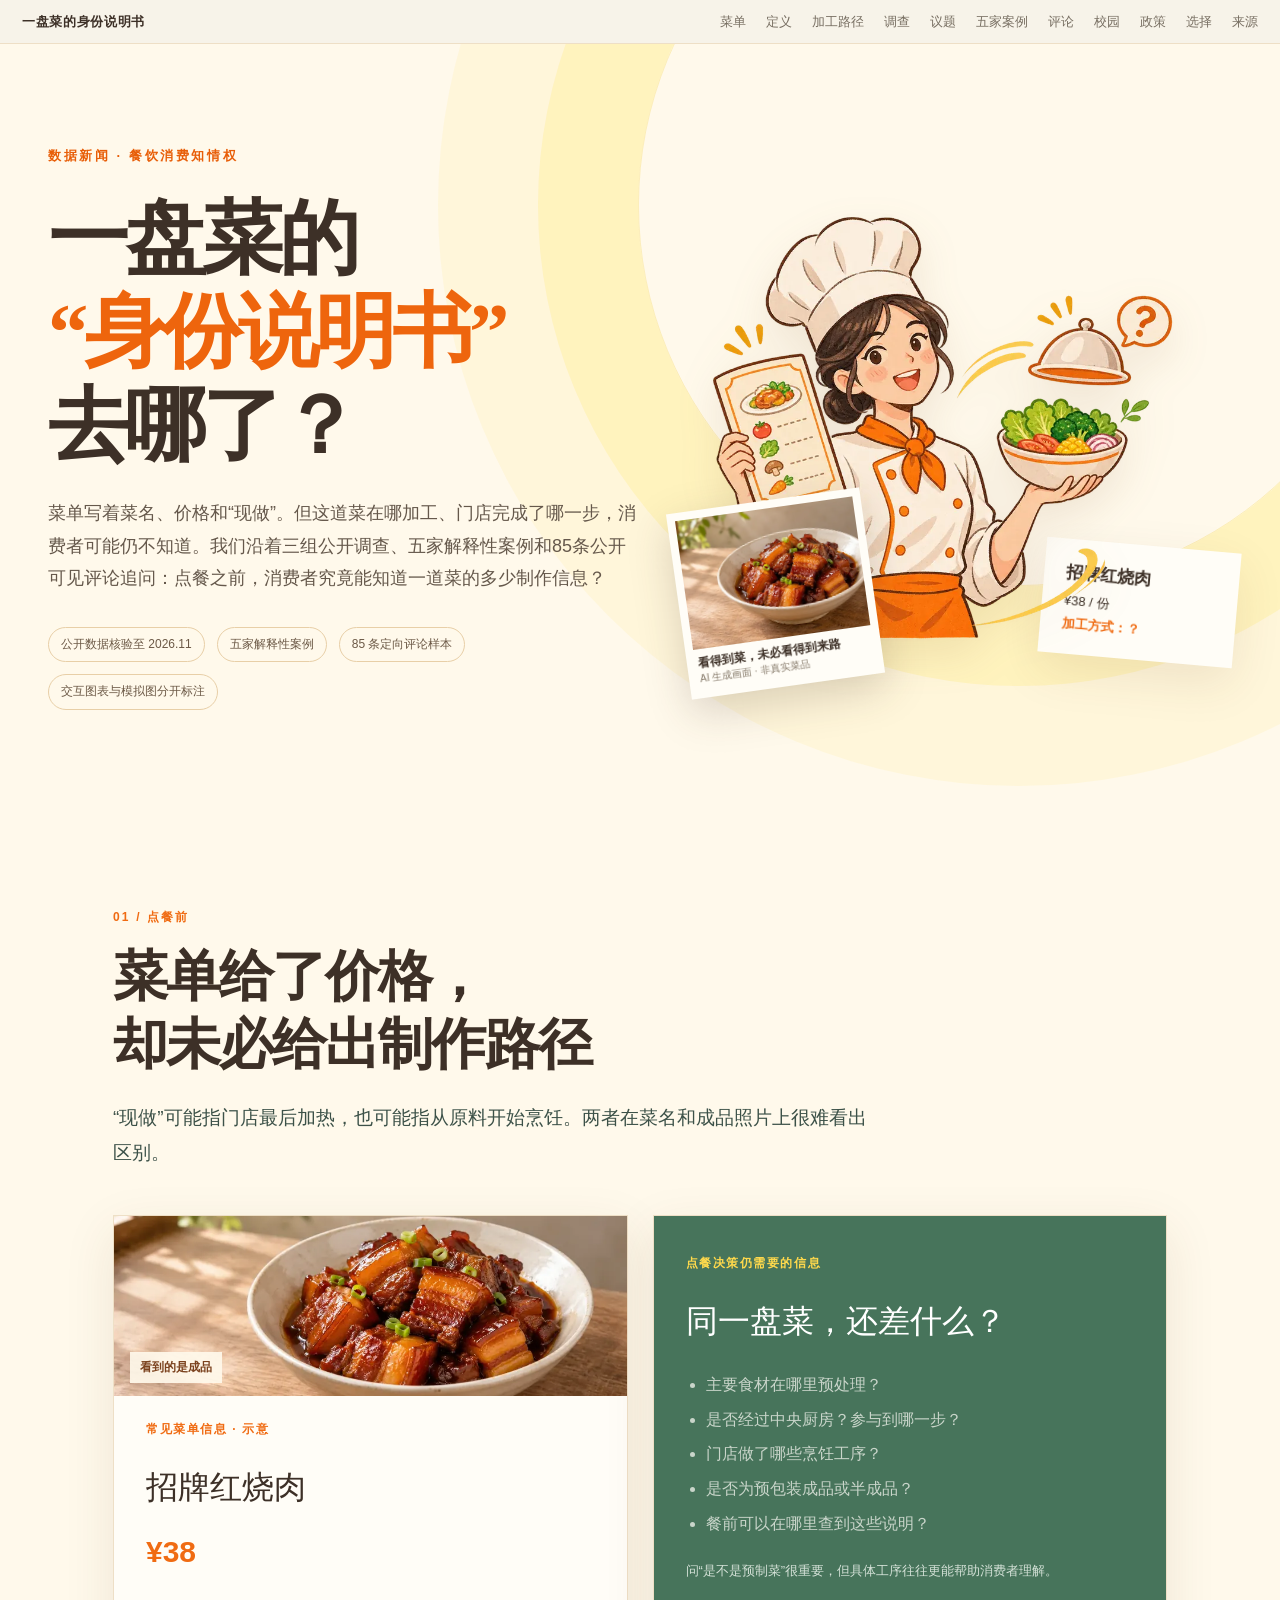
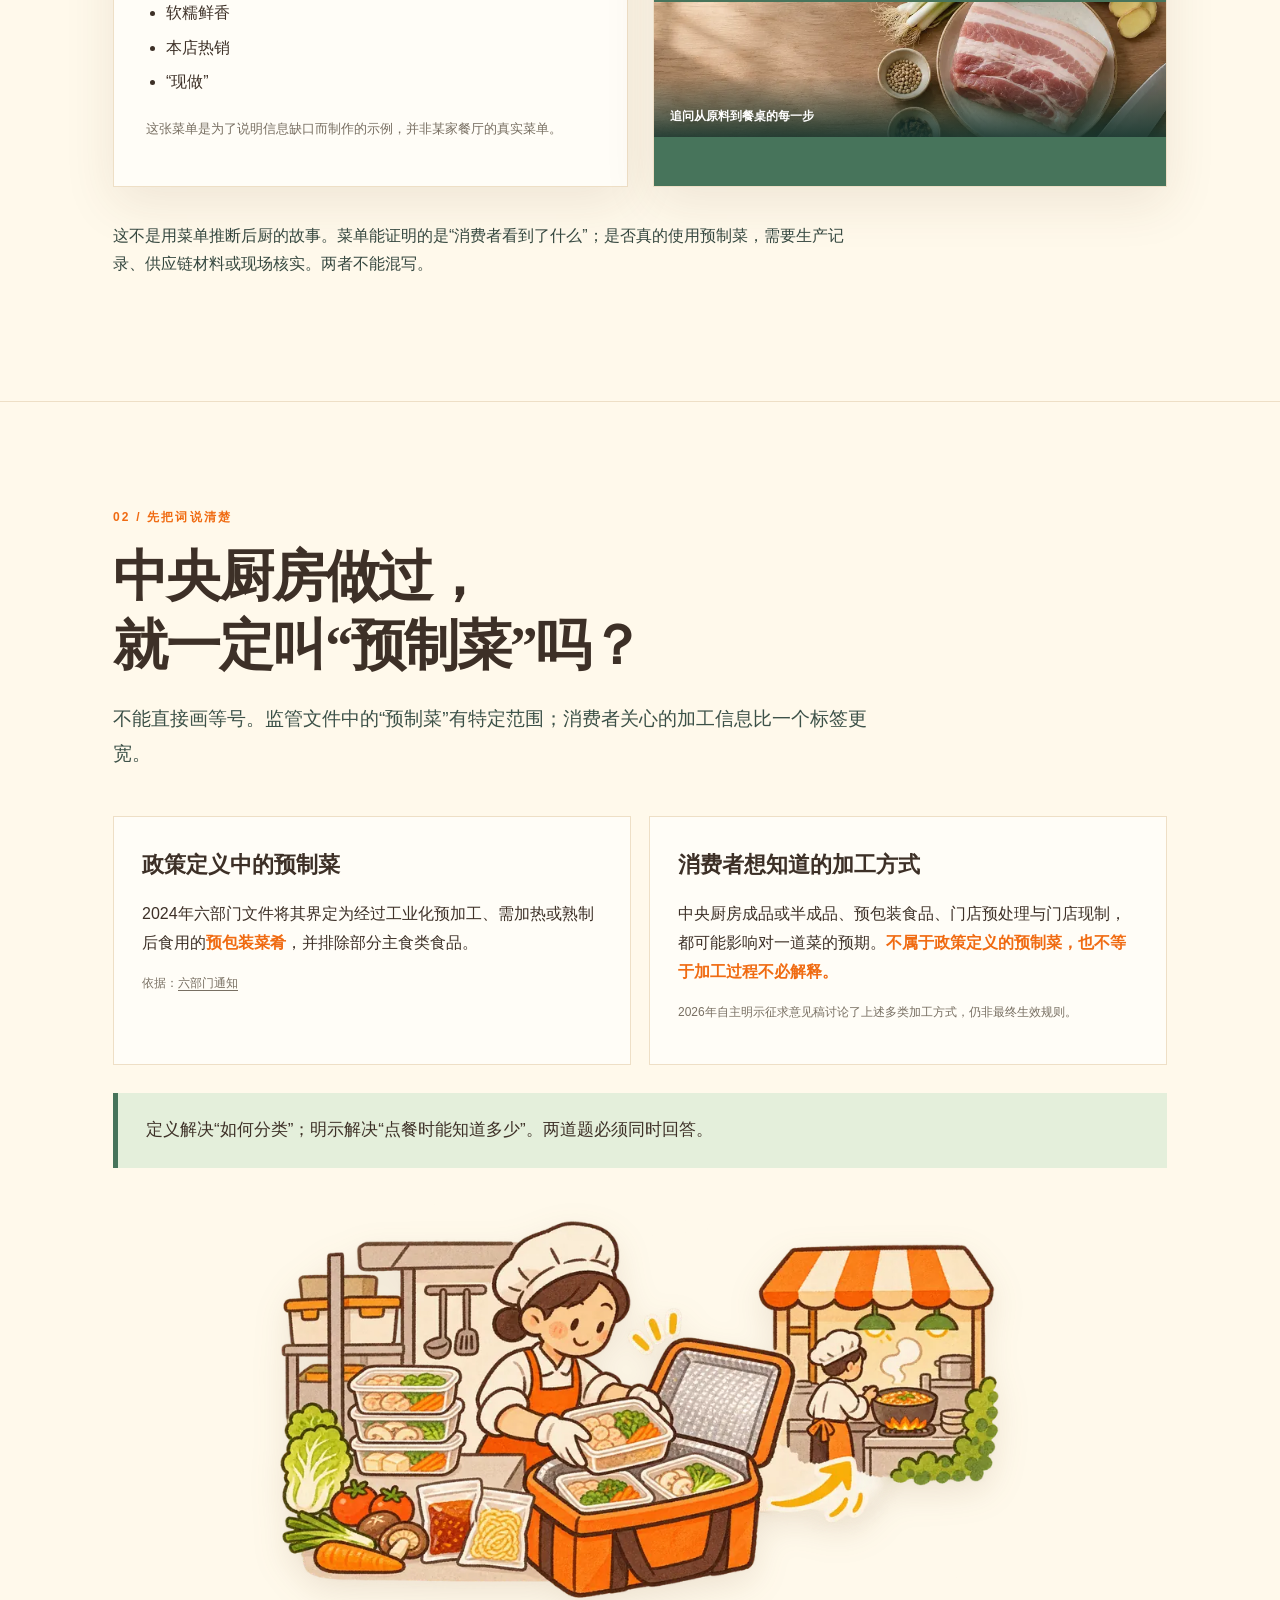
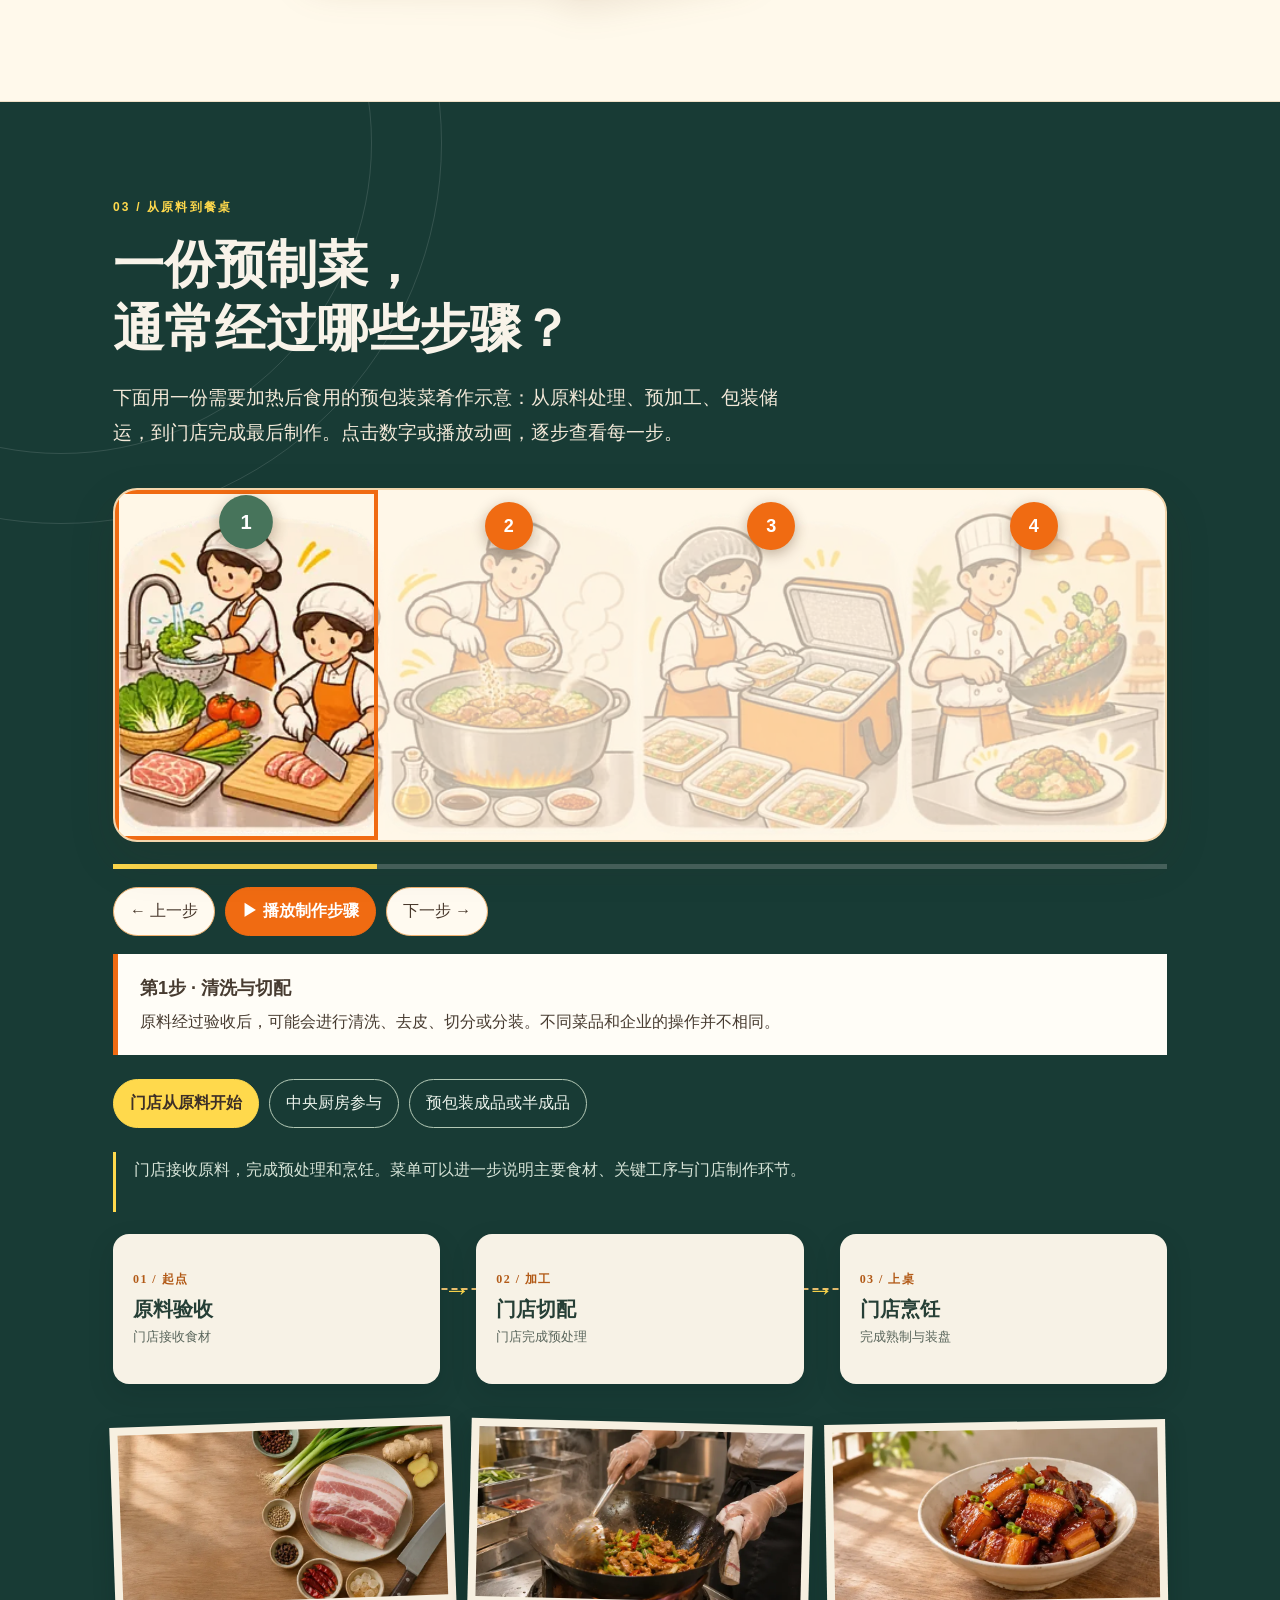
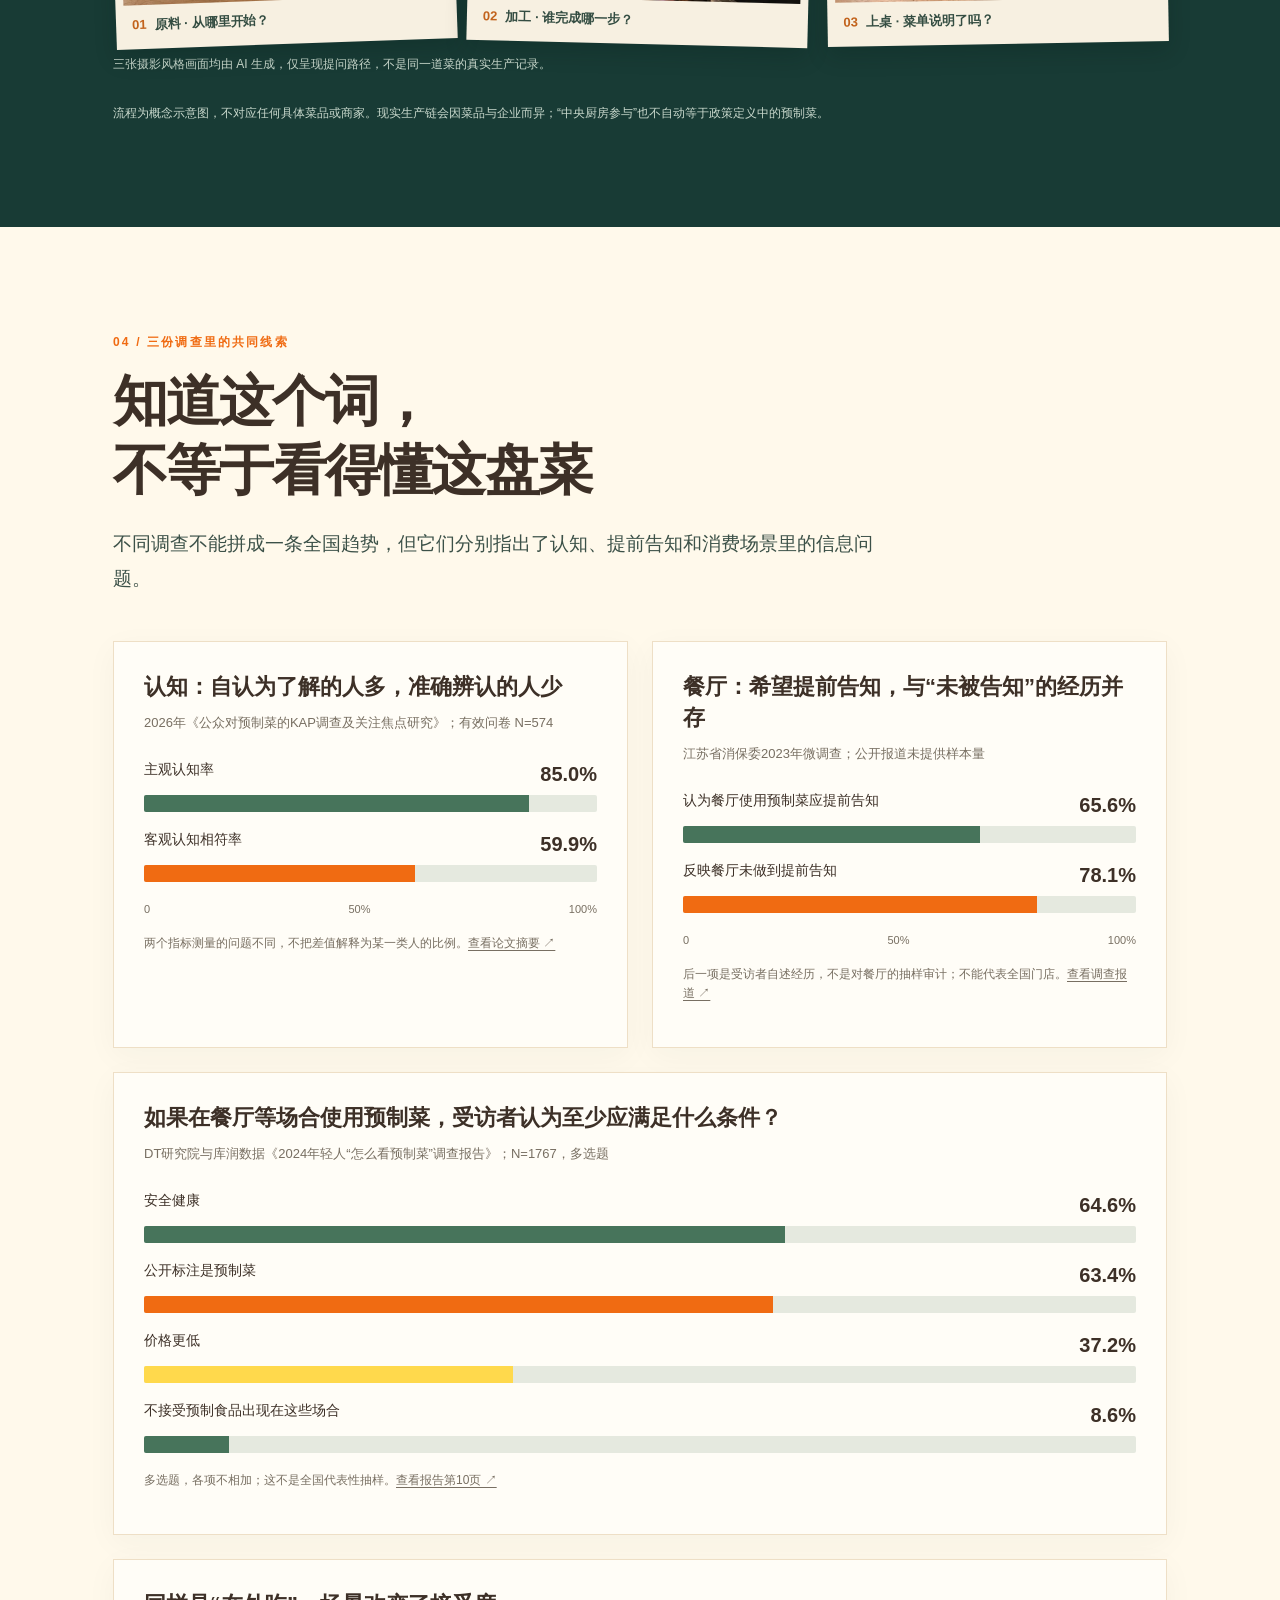
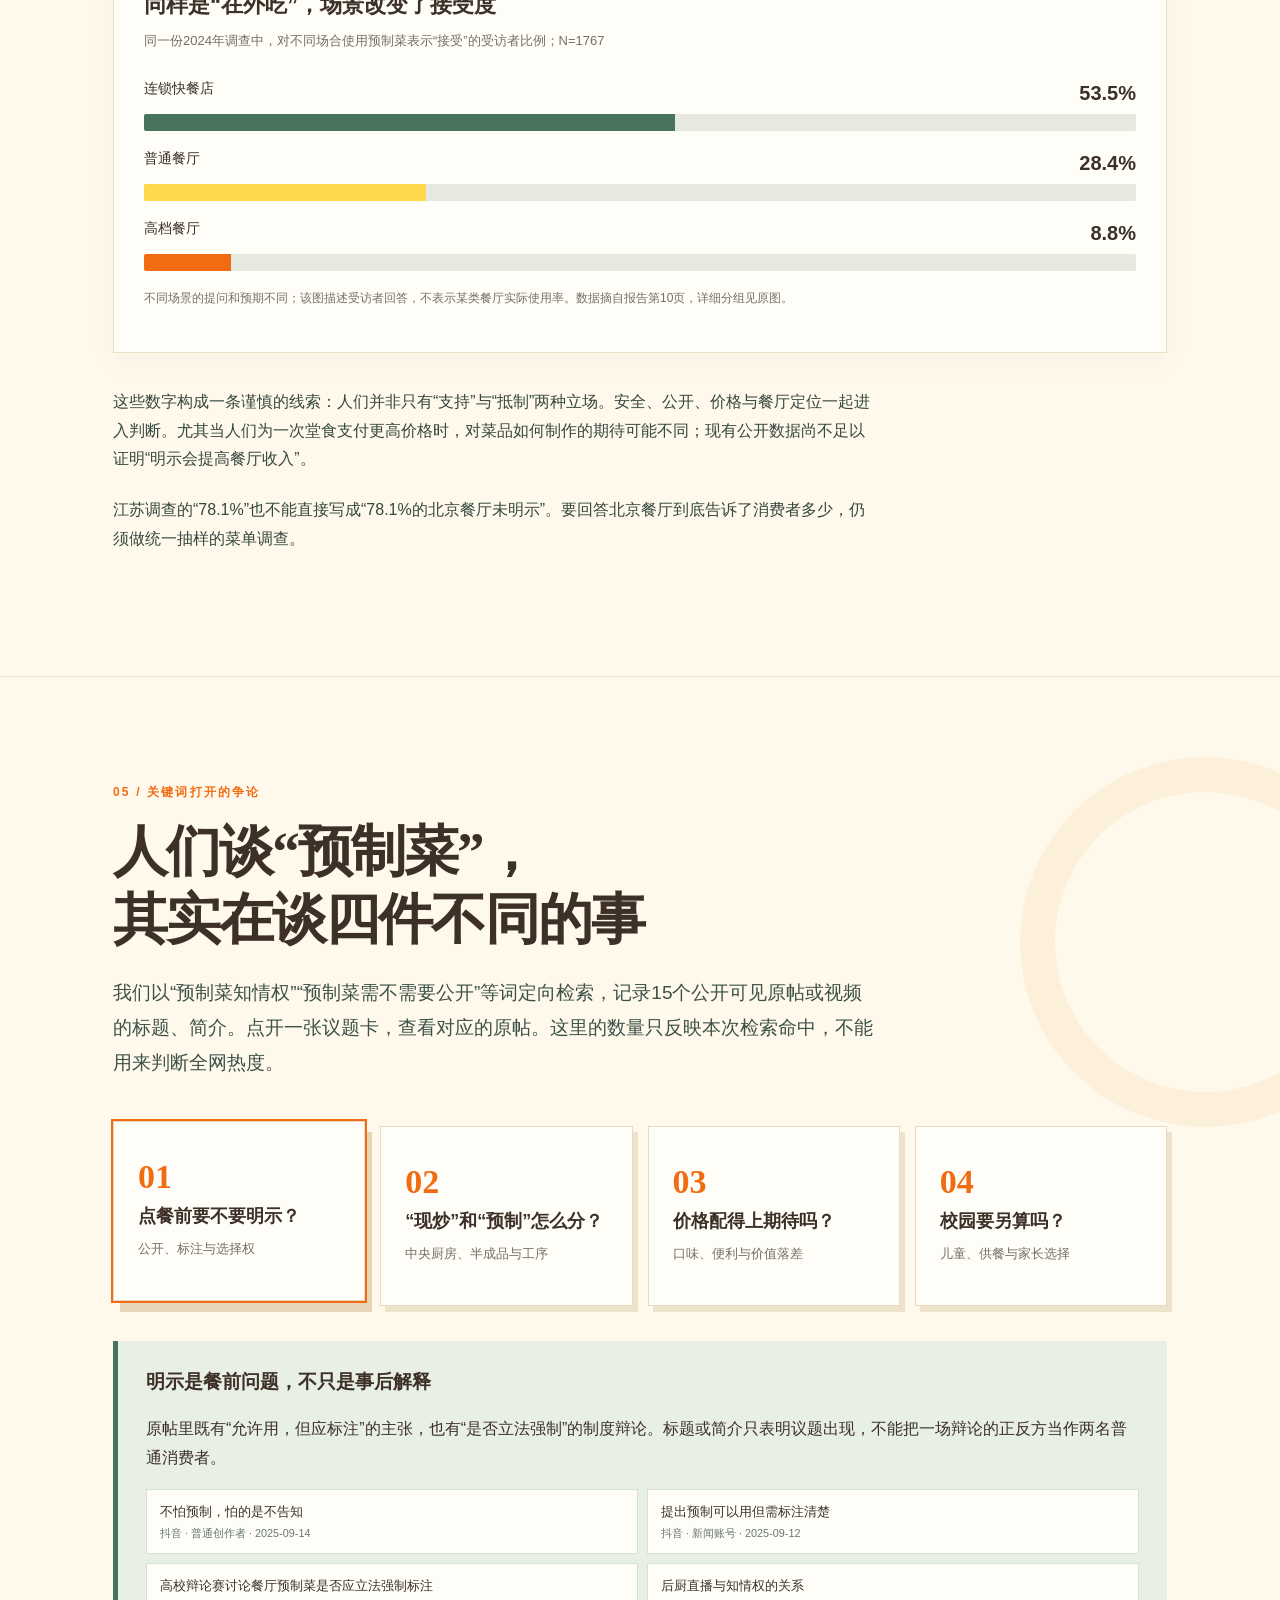
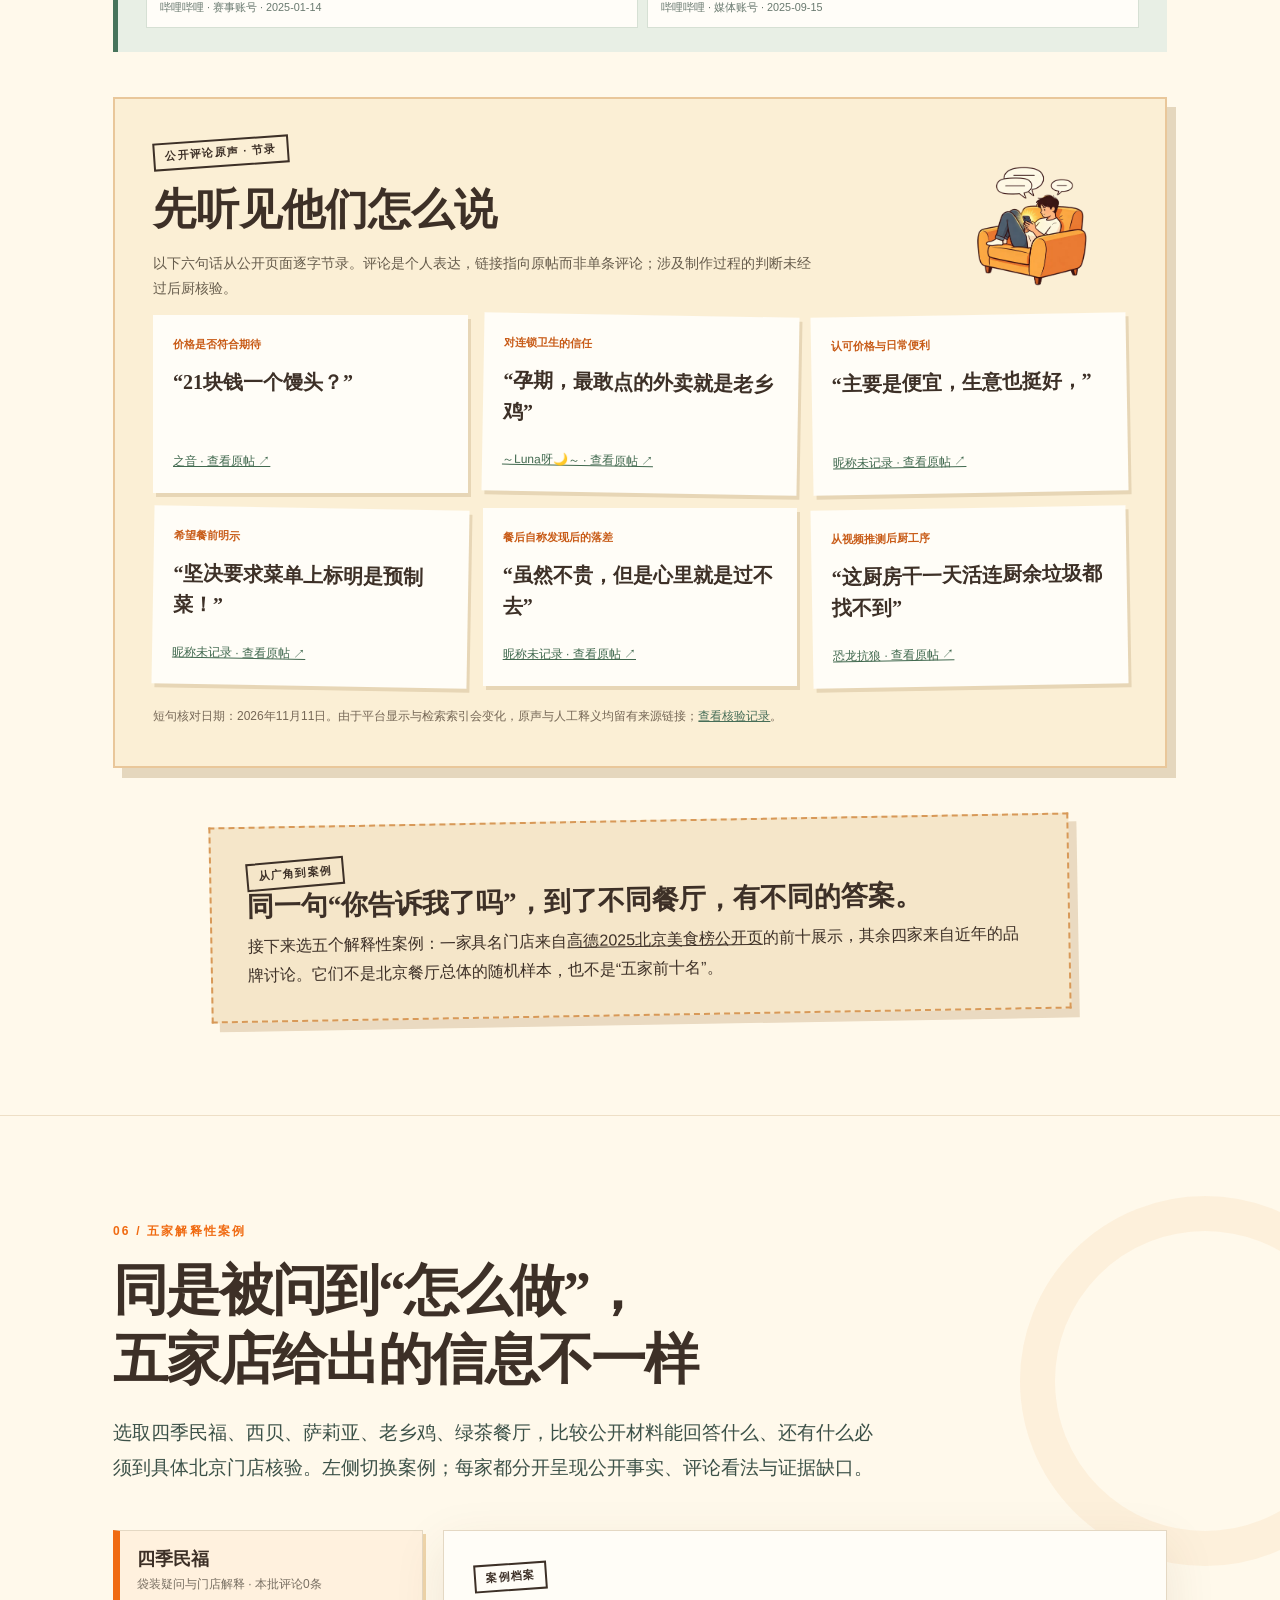
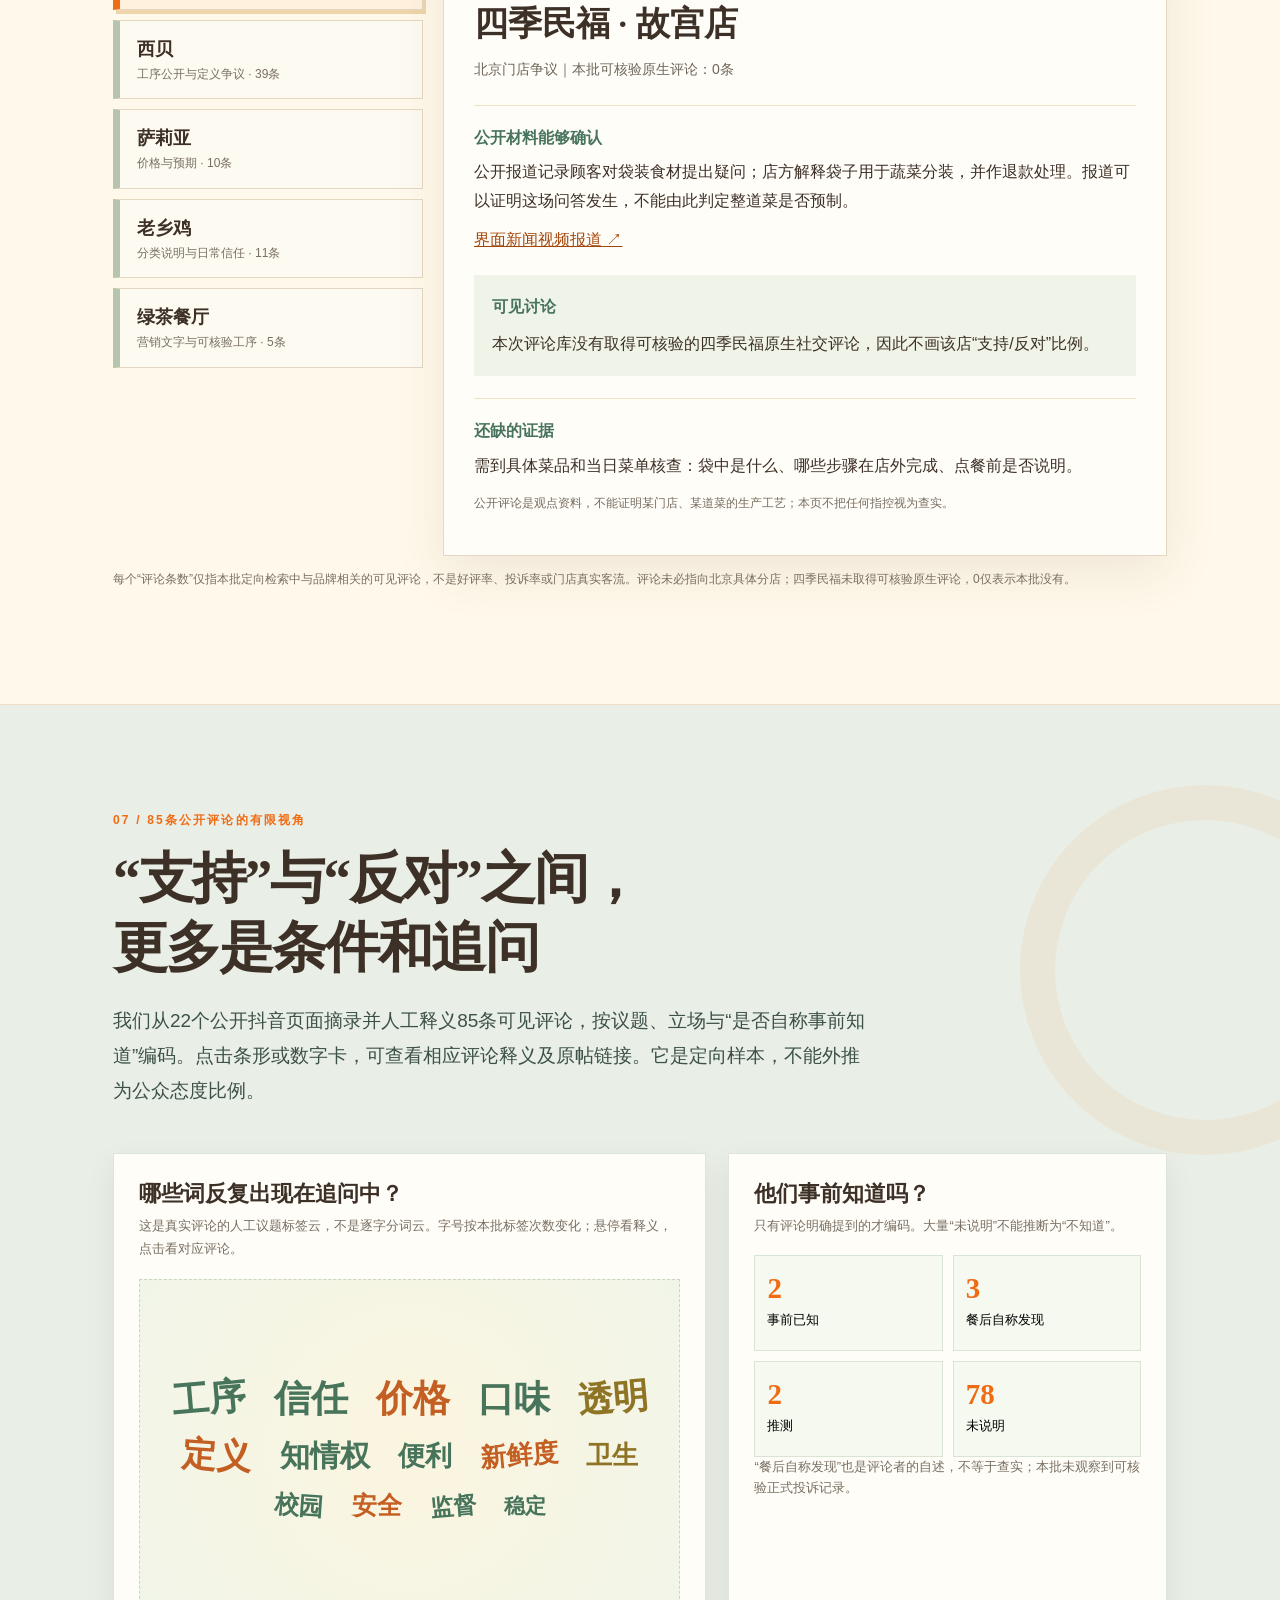
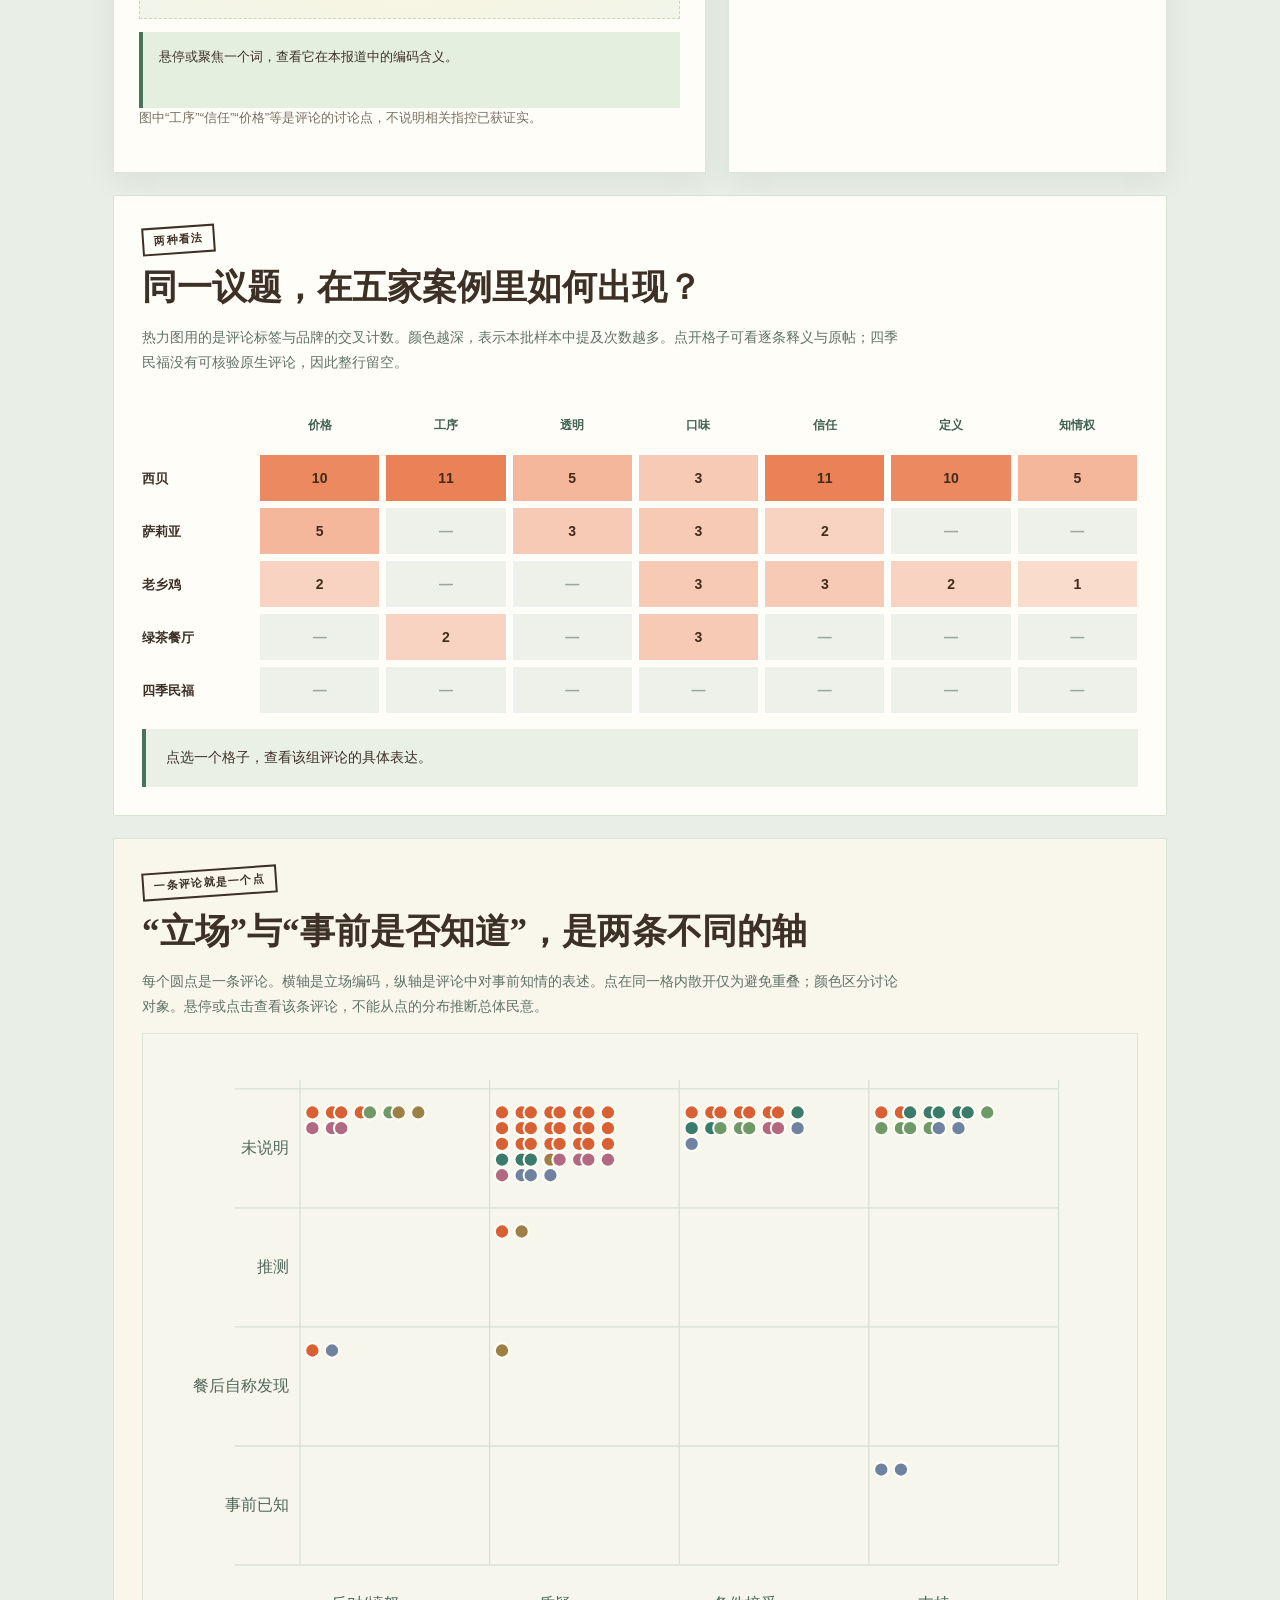
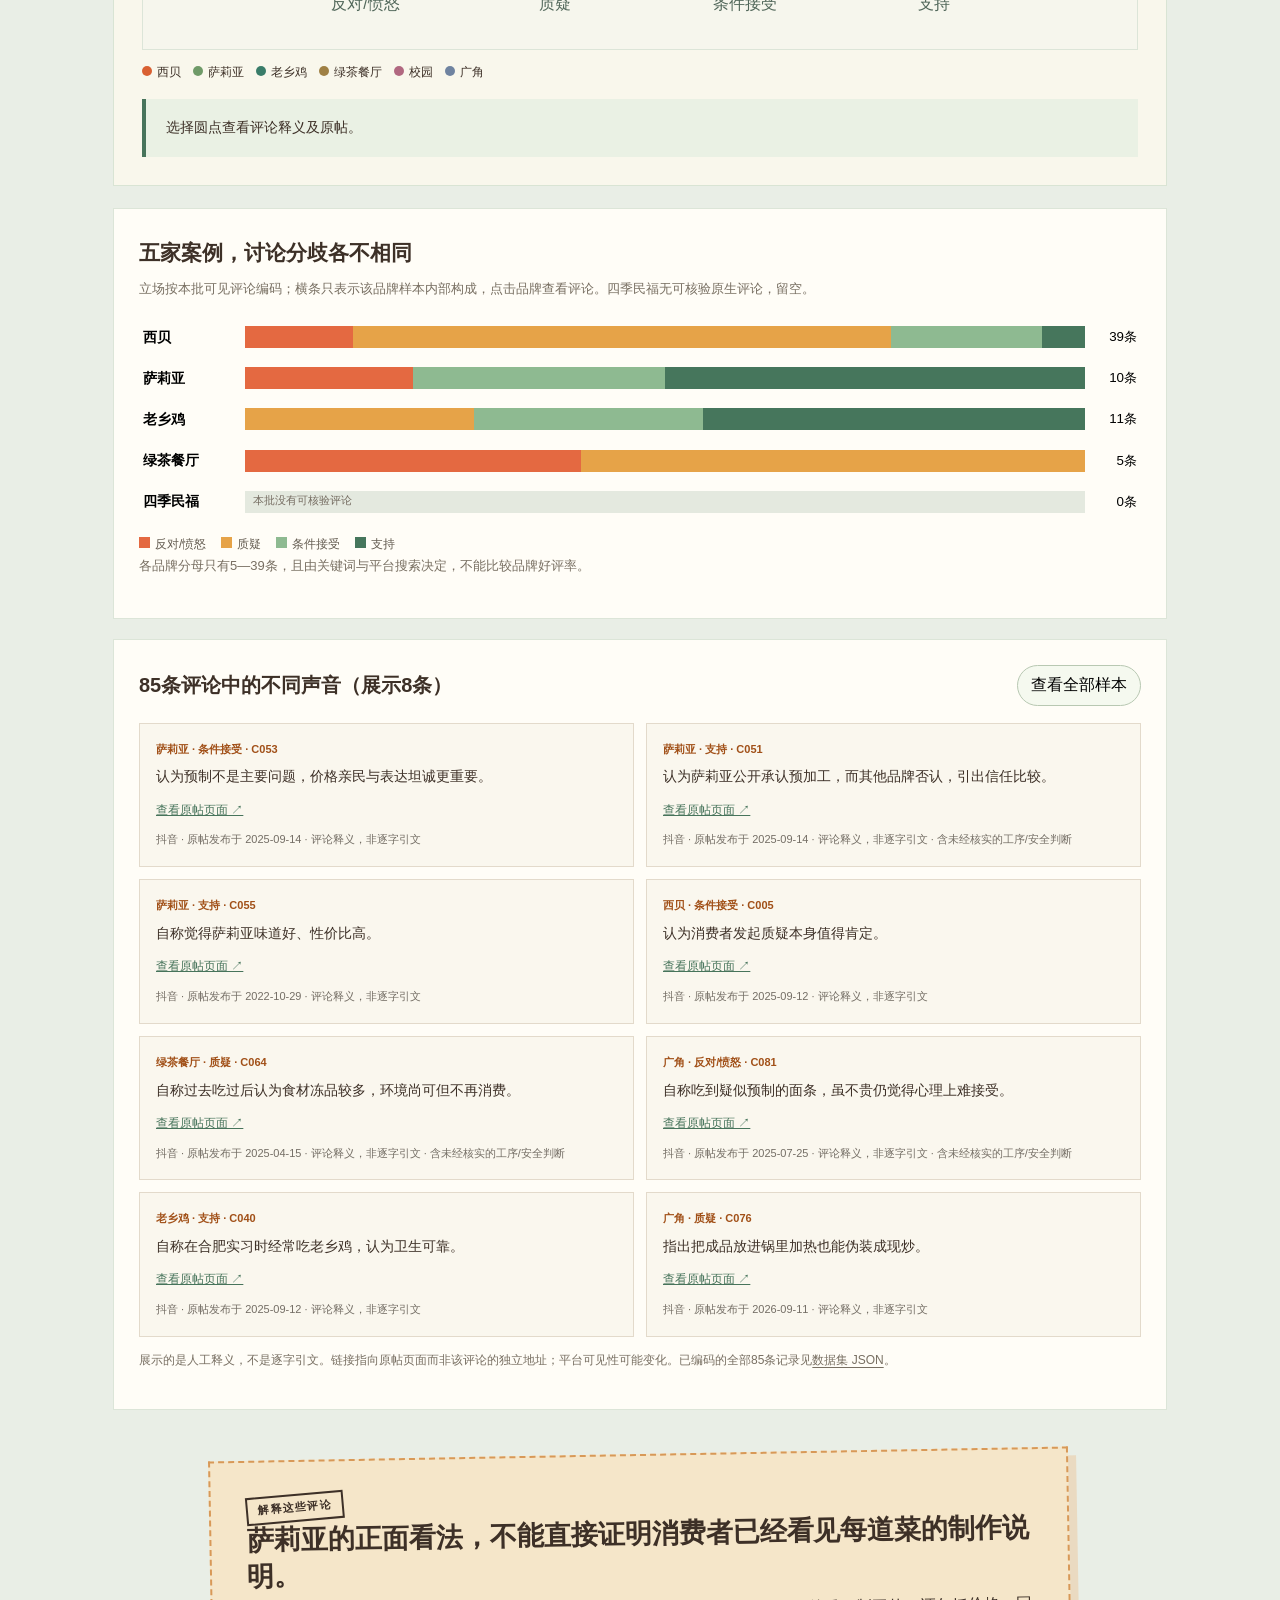
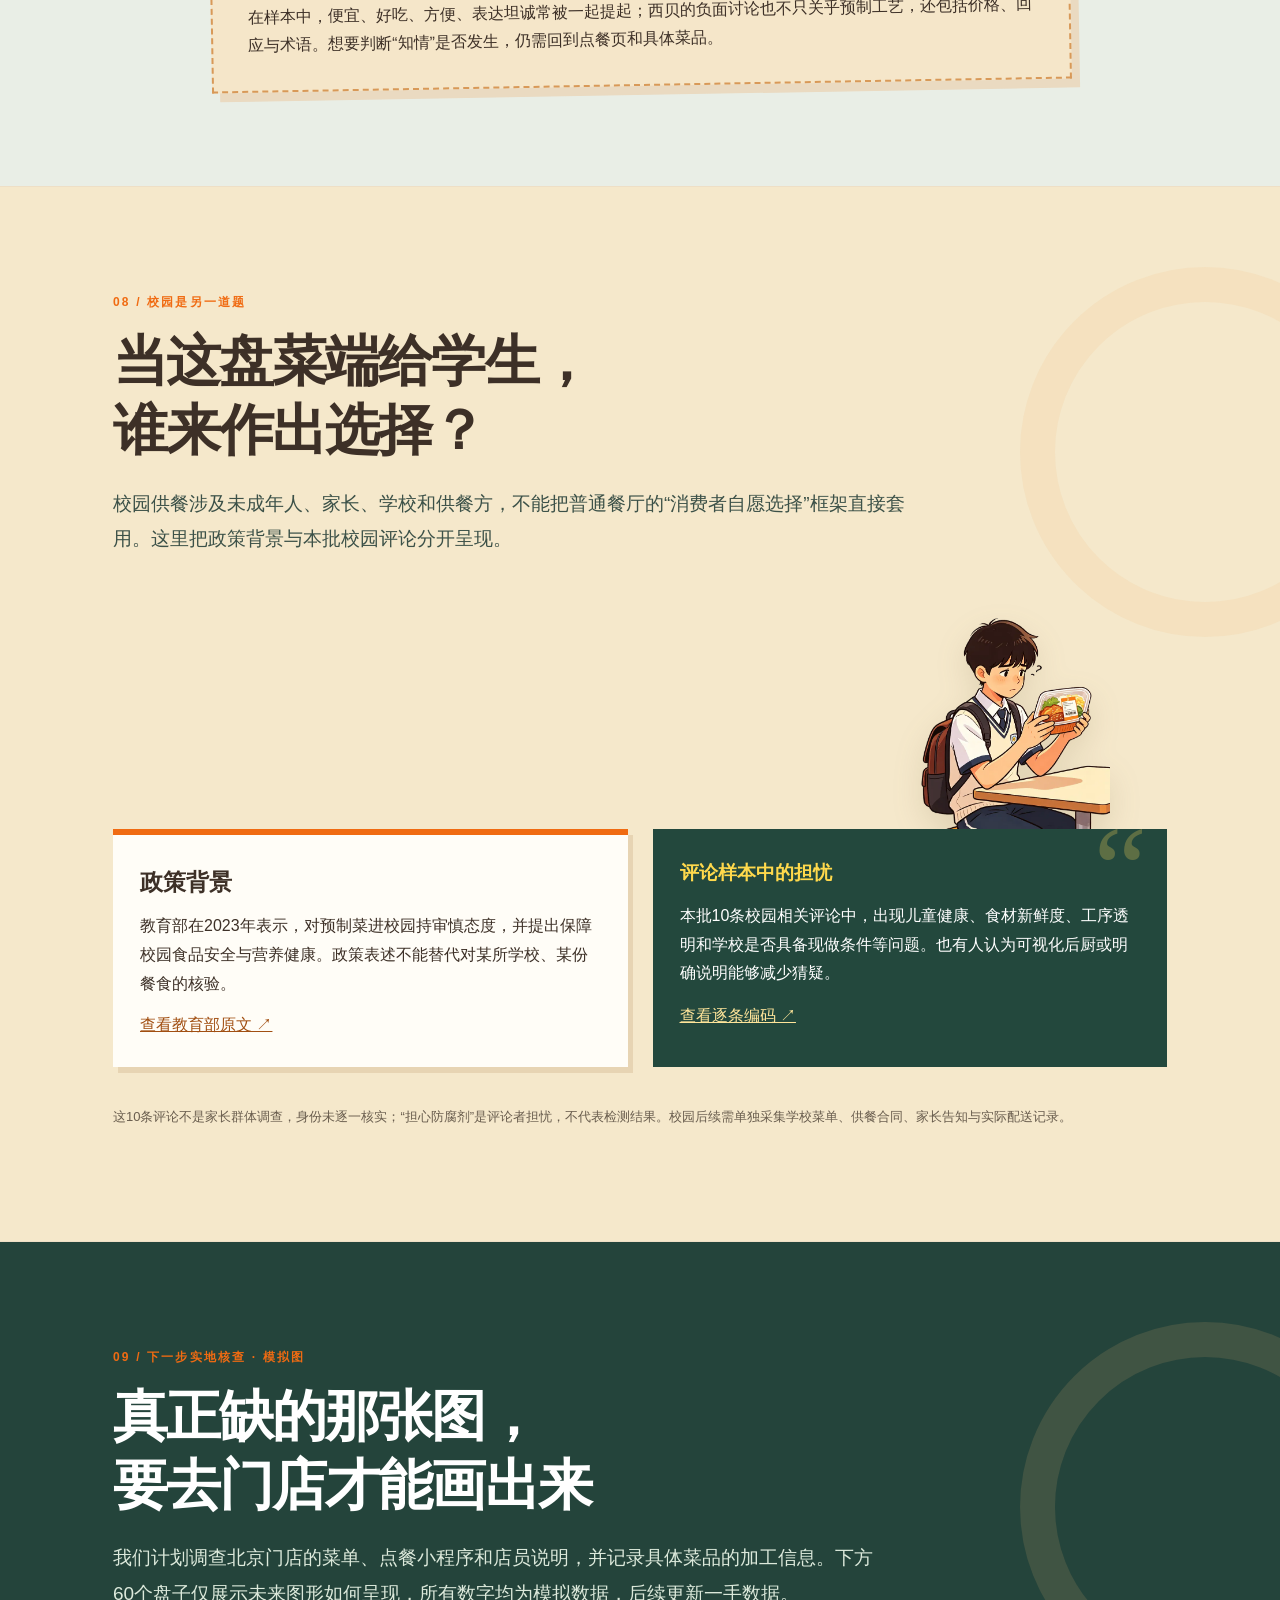
==== yuzhicai/index.html @ 5941ba21 "Publish pre-prepared dish data news site" ====
<!doctype html>
<html lang="zh-CN">
<head>
  <meta charset="utf-8">
  <meta name="viewport" content="width=device-width,initial-scale=1">
  <meta name="theme-color" content="#fff9eb">
  <meta name="description" content="一盘菜的“身份说明书”去哪了？基于政策原文、公开调查、五家解释性案例与85条定向采集公开评论的预制菜知情权数据新闻。">
  <title>一盘菜的“身份说明书”去哪了？｜预制菜知情权调查</title>
  <style>
    :root{--ink:#3d3027;--green:#47745b;--mint:#e4efdb;--paper:#fff9eb;--cream:#fffdf7;--red:#f06b12;--gold:#ffd94c;--muted:#786f62;--line:#eedfc6;--shadow:0 16px 48px #633b1a1a}
    *{box-sizing:border-box}html{scroll-behavior:smooth}body{margin:0;background:var(--paper);color:var(--ink);font-family:"Noto Sans SC","PingFang SC","Microsoft YaHei",sans-serif;line-height:1.8}a{color:inherit}button{font:inherit}::selection{background:#e8bc81;color:var(--ink)}
    .progress{position:fixed;inset:0 auto auto 0;height:3px;background:var(--red);width:0;z-index:40}
    .nav{position:sticky;top:0;z-index:30;display:flex;justify-content:space-between;align-items:center;gap:18px;padding:10px max(22px,calc((100vw - 1240px)/2));background:#f7f3e9ed;backdrop-filter:blur(12px);border-bottom:1px solid var(--line);font-size:13px}
    .brand{font-weight:900;letter-spacing:.05em;white-space:nowrap;text-decoration:none}.navlinks{display:flex;gap:20px;overflow-x:auto;white-space:nowrap}.navlinks a{text-decoration:none;color:var(--muted)}.navlinks a:hover{color:var(--red)}
    .hero{background:#fff9eb;color:var(--ink);overflow:hidden;position:relative}.hero:before{content:"";position:absolute;width:760px;height:760px;border:1px solid #f6d95c55;border-radius:50%;right:-120px;top:-220px;box-shadow:0 0 0 100px #ffeb9160,0 0 0 200px #ffed9c35;pointer-events:none}.hero-inner{max-width:1240px;margin:auto;padding:100px 28px 92px;display:grid;grid-template-columns:1.05fr .95fr;align-items:center;gap:60px;position:relative}.eyebrow{font-size:13px;letter-spacing:.2em;color:#e85e08;font-weight:800}.hero h1{font-family:"Songti SC","Noto Serif SC",serif;font-size:clamp(48px,6.3vw,92px);line-height:1.16;letter-spacing:-.05em;margin:24px 0 25px}.hero h1 em{font-style:normal;color:#ee650d}.hero p{max-width:590px;color:#65584b;font-size:18px}.hero-meta{display:flex;flex-wrap:wrap;gap:12px;margin-top:32px}.tag{border:1px solid #e8cfa7;border-radius:100px;padding:6px 12px;font-size:12px;color:#6c5946}.hero-visual{min-height:470px;display:grid;place-items:center;position:relative}.hero-illustration{width:min(100%,570px);height:auto;filter:drop-shadow(0 17px 20px #805b321f);position:relative;z-index:1}.plate{width:min(100%,480px);aspect-ratio:1;background:#fffdf4;border-radius:50%;box-shadow:inset 0 0 0 17px #efe8d9,inset 0 0 0 21px #fff,0 22px 70px #071c1966;display:grid;place-items:center;transform:rotate(-9deg)}.plate-in{width:70%;aspect-ratio:1;border-radius:50%;background:radial-gradient(circle at 35% 30%,#db9274 0 8%,transparent 8.4%),radial-gradient(circle at 65% 36%,#aa492f 0 11%,transparent 11.4%),radial-gradient(circle at 38% 65%,#a34430 0 12%,transparent 12.4%),radial-gradient(circle at 67% 68%,#d27c55 0 11%,transparent 11.4%),radial-gradient(circle at 50% 50%,#a7472f 0 42%,#8f3428 43% 55%,transparent 56%);position:relative}.plate-in:after{content:"?";position:absolute;inset:0;display:grid;place-items:center;color:#fff8e4;font-family:Georgia,serif;font-size:135px;text-shadow:0 5px 20px #4a1919a0}.receipt{position:absolute;right:-5px;bottom:2px;background:var(--cream);color:var(--ink);padding:19px 22px;box-shadow:var(--shadow);transform:rotate(5deg);font-size:13px;min-width:195px}.receipt b{display:block;font-size:17px}.receipt span{color:var(--red);font-weight:800}
    main{overflow:hidden}.wrap{max-width:1110px;margin:auto;padding:0 28px}.section{padding:100px 0;border-bottom:1px solid var(--line)}.section-head{max-width:760px;margin-bottom:45px}.kicker{font-size:12px;letter-spacing:.18em;font-weight:900;color:var(--red);text-transform:uppercase}.section h2{font-family:"Songti SC","Noto Serif SC",serif;letter-spacing:-.035em;font-size:clamp(34px,4.3vw,60px);line-height:1.25;margin:12px 0 20px}.lead{font-size:19px;line-height:1.85;color:#3c5148}.prose{max-width:760px;font-size:16px;color:#35473f}.prose p{margin:0 0 22px}.callout{background:var(--mint);border-left:5px solid var(--green);padding:22px 28px;margin:28px 0;font-size:17px}.source-note{font-size:12px;color:var(--muted);line-height:1.6;margin:14px 0}.source-note a{text-underline-offset:3px}
    .menu-demo{display:grid;grid-template-columns:1fr 1fr;gap:25px;margin-top:36px}.demo-card{background:var(--cream);border:1px solid var(--line);box-shadow:var(--shadow);padding:32px;min-height:380px}.demo-card.dark{background:var(--green);color:#fff}.demo-label{font-size:12px;letter-spacing:.13em;font-weight:900;color:var(--red)}.dark .demo-label{color:var(--gold)}.dish-name{font-family:"Songti SC","Noto Serif SC",serif;font-size:32px;margin:30px 0 8px}.price{font-size:30px;color:var(--red);font-weight:900}.dark .price{color:var(--gold)}.demo-card ul{padding-left:20px;margin:20px 0}.demo-card li{margin:6px 0}.missing{color:#bfcfc5}.dark .missing{color:#c9d5ca}.mini{font-size:13px;color:var(--muted)}.dark .mini{color:#d4e1d7}
    .definition{display:grid;grid-template-columns:1fr 1fr;gap:18px;margin-top:30px}.def-box{border:1px solid var(--line);background:var(--cream);padding:28px}.def-box strong{display:block;font-size:22px;margin-bottom:10px}.def-box b{color:var(--red)}
    .chart-grid{display:grid;grid-template-columns:1fr 1fr;gap:24px;margin-top:38px}.chart{background:var(--cream);border:1px solid var(--line);padding:30px;box-shadow:0 8px 30px #163a340a}.chart h3{font-size:22px;line-height:1.4;margin:0 0 8px}.chart-sub{font-size:13px;color:var(--muted);margin:0 0 26px}.bar-row{margin:18px 0}.bar-top{display:flex;justify-content:space-between;gap:12px;font-size:14px;line-height:1.4;margin-bottom:7px}.bar-top strong{font-size:20px}.bar-track{height:17px;background:#e5e9df;border-radius:2px;overflow:hidden}.bar-fill{height:100%;width:var(--v);background:var(--green)}.bar-fill.red{background:var(--red)}.bar-fill.gold{background:var(--gold)}.metric{font-family:Georgia,serif;font-size:clamp(60px,7vw,105px);line-height:1;color:var(--red);letter-spacing:-.07em}.metric-caption{font-size:15px;max-width:370px}.axis{display:flex;justify-content:space-between;font-size:11px;color:var(--muted);margin-top:6px}.legend{font-size:12px;color:var(--muted);margin-top:22px}.chart-full{grid-column:1/-1}.dots{display:grid;grid-template-columns:repeat(20,1fr);gap:5px;margin-top:18px}.dot{aspect-ratio:1;border-radius:50%;background:#e1e5dc}.dot.active{background:var(--red)}.dot.mid{background:var(--gold)}
    .timeline{margin-top:30px;display:grid;grid-template-columns:repeat(4,1fr);gap:0;border-top:3px solid var(--green)}.time-item{padding:22px 20px 0;position:relative}.time-item:before{content:"";position:absolute;top:-10px;left:20px;width:16px;height:16px;background:var(--red);border:3px solid var(--paper);border-radius:50%}.year{font-size:28px;font-weight:900;color:var(--red)}.time-item b{display:block;line-height:1.5;margin:4px 0}.time-item p{font-size:13px;color:var(--muted);margin:0}.time-item a{text-decoration-thickness:1px;text-underline-offset:3px}
    .interactive{background:var(--green);color:#fff}.interactive .kicker{color:var(--gold)}.interactive .lead{color:#d9e6dc}.choice-grid{display:grid;grid-template-columns:repeat(3,1fr);gap:15px;margin:34px 0}.choice{background:#fffdf8;color:var(--ink);border:3px solid transparent;text-align:left;padding:24px;cursor:pointer;min-height:230px;transition:transform .2s,border .2s}.choice:hover,.choice:focus-visible{transform:translateY(-5px);outline:none;border-color:var(--gold)}.choice.selected{border-color:var(--red);background:#fff1e3}.choice .letter{font-size:13px;font-weight:900;color:var(--red)}.choice strong{display:block;font-size:22px;margin:13px 0 5px}.choice small{font-size:14px;color:#53675b}.choice .yen{display:block;font-size:27px;font-weight:900;margin-top:18px}.choice-result{display:none;background:#173a32;padding:25px;border:1px solid #ffffff50;margin-top:12px}.choice-result.visible{display:block}.choice-result p{margin:5px 0 0;color:#e4efe7}.choice-result strong{color:var(--gold)}
    .identity{background:var(--cream);padding:30px;display:grid;grid-template-columns:1fr 1.4fr;gap:20px;border:1px solid var(--line);box-shadow:var(--shadow);margin-top:36px}.identity-title{font-family:"Songti SC","Noto Serif SC",serif;font-size:32px;line-height:1.4}.identity-title span{color:var(--red)}.identity dl{display:grid;grid-template-columns:110px 1fr;gap:11px 18px;margin:0;font-size:14px}.identity dt{font-weight:800}.identity dd{margin:0;color:#445a50}.identity .example{grid-column:1/-1;font-size:12px;color:var(--muted);border-top:1px solid var(--line);padding-top:12px}
    .method{background:#e9eee6}.method-grid{display:grid;grid-template-columns:repeat(3,1fr);gap:22px}.method-card{background:var(--cream);padding:24px;border-top:5px solid var(--green)}.method-card h3{margin:0 0 12px;font-size:18px}.method-card p{font-size:14px;margin:0;color:#4d6055}.sources{background:#173a32;color:#edf4ed;padding:75px 0}.sources h2{font-family:"Songti SC","Noto Serif SC",serif;font-size:42px;margin:0 0 14px}.sources ol{columns:2;column-gap:55px;padding-left:20px}.sources li{break-inside:avoid;margin:0 0 16px;font-size:13px;color:#d0e1d3}.sources a{color:#f8e1b2;text-underline-offset:3px}.foot{border-top:1px solid #ffffff33;padding-top:25px;color:#b8cbbd;font-size:12px}
    @media(max-width:850px){.hero-inner{grid-template-columns:1fr;padding-top:75px;gap:25px}.hero-visual{min-height:320px}.hero-illustration{width:min(100%,430px)}.plate{width:320px}.receipt{right:8%;bottom:0}.chart-grid,.menu-demo,.definition{grid-template-columns:1fr}.timeline{grid-template-columns:1fr 1fr;row-gap:30px}.choice-grid,.method-grid{grid-template-columns:1fr}.choice{min-height:unset}.identity{grid-template-columns:1fr}.sources ol{columns:1}}
    @media(max-width:530px){.nav{padding:9px 16px}.navlinks{gap:13px}.wrap{padding:0 20px}.section{padding:70px 0}.hero-inner{padding:70px 20px 60px}.hero h1{font-size:48px}.hero p{font-size:16px}.hero-visual{min-height:290px}.hero-illustration{width:100%}.journey-illustration{width:100%;margin:20px auto 10px}.supply-illustration{width:100%;margin:22px auto}.plate{width:260px}.receipt{font-size:11px;min-width:150px}.timeline{grid-template-columns:1fr;border-top:0;border-left:3px solid var(--green);margin-left:7px}.time-item{padding:0 0 18px 24px}.time-item:before{top:8px;left:-10px}.identity dl{grid-template-columns:80px 1fr}.sources h2{font-size:35px}}
    @media(prefers-reduced-motion:reduce){html{scroll-behavior:auto}.choice{transition:none}}

    body{background-image:radial-gradient(#244f440a .7px,transparent .7px);background-size:12px 12px}
    .hero h1,.hero p,.hero-visual{animation:rise .9s both}.hero-visual{animation-delay:.18s}.plate{animation:plate-in 1.2s cubic-bezier(.2,.8,.2,1) both}.receipt{animation:receipt-in 1.1s .4s both}
    .section-head,.chart,.def-box,.time-item,.identity,.method-card{opacity:0;transform:translateY(24px);transition:opacity .75s ease,transform .75s cubic-bezier(.2,.8,.2,1)}.in-view{opacity:1!important;transform:translateY(0)!important}
    @keyframes rise{from{opacity:0;transform:translateY(24px)}to{opacity:1;transform:translateY(0)}}@keyframes plate-in{from{opacity:0;transform:translateY(35px) rotate(-24deg) scale(.82)}to{opacity:1;transform:rotate(-9deg) scale(1)}}@keyframes receipt-in{from{opacity:0;transform:translate(18px,15px) rotate(12deg)}to{opacity:1;transform:rotate(5deg)}}
    .journey{background:#183b35;color:#f8f3e9;padding:90px 0;position:relative;overflow:hidden}.journey:before,.journey:after{content:"";position:absolute;border:1px solid #ffffff20;border-radius:50%;width:620px;height:620px;top:-270px;left:-250px}.journey:after{width:760px;height:760px;top:-340px;left:-320px}.journey .wrap{position:relative;z-index:1}.journey .kicker{color:var(--gold)}.journey h2{font-family:"Songti SC","Noto Serif SC",serif;font-size:clamp(36px,4vw,56px);line-height:1.25;margin:12px 0}.journey .lead{color:#f3e9d9;max-width:700px}.journey-illustration{display:block;width:min(68%,620px);height:auto;margin:-15px 0 0 auto;filter:drop-shadow(0 15px 20px #071c1940)}.supply-illustration{display:block;width:min(72%,720px);height:auto;margin:28px auto 0;filter:drop-shadow(0 12px 16px #76502a20)}
    .journey-map{display:grid;grid-template-columns:1fr 1fr 1fr;gap:16px;align-items:center;margin:52px 0 30px;position:relative}.journey-map:before{content:"";position:absolute;top:50%;left:12%;right:12%;border-top:2px dashed #f0c37e66}.stage{min-height:220px;background:#f8f3e9;color:var(--ink);padding:24px;position:relative;z-index:2;text-align:center;box-shadow:0 12px 30px #071c1944}.stage .icon{height:100px;display:grid;place-items:center}.stage svg{height:92px;width:110px;overflow:visible}.stage b{font-size:18px}.stage p{font-size:13px;color:var(--muted);margin:5px 0}.flow-dot{position:absolute;top:calc(50% - 6px);left:12%;width:12px;height:12px;border-radius:50%;background:var(--gold);box-shadow:0 0 0 5px #e2b67225;animation:flow 5.5s ease-in-out infinite;z-index:3}.flow-dot.second{animation-delay:2.7s}.route-line{stroke-dasharray:8 9;animation:dash 1.4s linear infinite}.steam{animation:steam 2.5s ease-in-out infinite;transform-origin:center}.steam:nth-child(2){animation-delay:.6s}
    .journey-tabs{display:flex;gap:10px;flex-wrap:wrap;margin:24px 0}.journey-tabs button{border:1px solid #b3c8b5;background:transparent;color:#edf4ed;padding:9px 16px;cursor:pointer;border-radius:99px}.journey-tabs button.active{background:var(--gold);border-color:var(--gold);color:var(--ink);font-weight:800}.journey-caption{min-height:60px;border-left:3px solid var(--gold);padding:4px 18px;color:#d7e4d8;max-width:760px}
    .route-panel{display:grid;grid-template-columns:repeat(3,1fr);gap:36px;margin:22px 0 24px;position:relative}.route-panel:before{content:"";position:absolute;top:54px;left:15%;right:15%;border-top:2px dashed #eec271;animation:dashline 8s linear infinite}.route-node{min-height:150px;background:#f7f2e6;color:#263f36;border-radius:16px;padding:19px 20px;position:relative;z-index:1;box-shadow:0 10px 26px #071c1925;display:flex;flex-direction:column;justify-content:center}.route-node:after{content:"→";position:absolute;right:-30px;top:32px;font-size:27px;color:var(--gold)}.route-node:last-child:after{display:none}.route-node .route-index{font:800 12px/1.3 Georgia,serif;color:#b25a17;letter-spacing:.12em}.route-node strong{font-size:20px;line-height:1.4;margin:8px 0 4px}.route-node small{font-size:13px;line-height:1.5;color:#5a665c}.route-panel.is-switching .route-node{animation:route-in .46s both}.route-panel.is-switching .route-node:nth-child(2){animation-delay:.1s}.route-panel.is-switching .route-node:nth-child(3){animation-delay:.2s}@keyframes route-in{from{opacity:0;transform:translateY(16px)}to{opacity:1;transform:translateY(0)}}@keyframes dashline{to{background-position:40px 0}}.chart .bar-fill{width:0}.chart.in-view .bar-fill{width:var(--v);transition:width 1.1s cubic-bezier(.2,.8,.2,1)}
    @media(max-width:700px){.route-panel{grid-template-columns:1fr;gap:15px;max-width:500px}.route-panel:before{left:32px;right:auto;top:10%;bottom:10%;border-top:0;border-left:2px dashed #eec271}.route-node{min-height:104px;padding-left:55px}.route-node:after{content:"↓";left:20px;right:auto;top:auto;bottom:-27px}.route-node .route-index{position:absolute;left:19px;top:25px}}
    @media(prefers-reduced-motion:reduce){.route-panel:before,.route-panel.is-switching .route-node{animation:none}.chart.in-view .bar-fill{transition:none}}
    @keyframes flow{0%{left:12%;opacity:0}12%{opacity:1}42%{left:50%}78%{left:88%}100%{left:88%;opacity:0}}@keyframes dash{to{stroke-dashoffset:-34}}@keyframes steam{0%,100%{opacity:.2;transform:translateY(9px)}50%{opacity:.85;transform:translateY(-5px)}}@keyframes flow-vertical{0%{top:12%;opacity:0}12%{opacity:1}42%{top:50%}78%{top:88%}100%{top:88%;opacity:0}}
    @media(max-width:850px){.journey-map{grid-template-columns:1fr;max-width:480px;margin:35px auto}.journey-map:before{top:12%;bottom:12%;left:50%;right:auto;border-top:0;border-left:2px dashed #f0c37e66}.flow-dot{top:12%;left:calc(50% - 6px);animation:flow-vertical 5.5s ease-in-out infinite}}
    @media(prefers-reduced-motion:reduce){html{scroll-behavior:auto}*,*:before,*:after{animation-duration:.01ms!important;animation-iteration-count:1!important;transition-duration:.01ms!important}}

    .prep-animation{position:relative;margin:38px 0 22px;background:#fff7e7;border:2px solid #f4d6ad;border-radius:24px;overflow:hidden;box-shadow:0 18px 45px #392c1e26}.prep-animation img{display:block;width:100%;height:auto}.prep-shade{position:absolute;inset:0;display:grid;grid-template-columns:repeat(4,1fr);pointer-events:none}.prep-shade span{background:#fff8e9aa;transition:background .35s,box-shadow .35s}.prep-shade span.active{background:transparent;box-shadow:inset 0 0 0 4px #f06b12;animation:active-glow 1.4s ease-in-out infinite alternate}.prep-markers{position:absolute;inset:0;display:grid;grid-template-columns:repeat(4,1fr)}.prep-marker{align-self:start;justify-self:center;transform:translateY(12px);border:0;border-radius:50%;width:48px;height:48px;background:#f06b12;color:white;font-size:18px;font-weight:900;box-shadow:0 4px 14px #42250a55;cursor:pointer;pointer-events:auto}.prep-marker[aria-pressed="true"]{background:#47745b;transform:translateY(8px) scale(1.12)}.prep-toolbar{display:flex;align-items:center;gap:10px;flex-wrap:wrap;margin:18px 0}.prep-toolbar button{border:1px solid #f0b16f;background:#fffaf0;color:#49392d;padding:9px 16px;border-radius:99px;cursor:pointer}.prep-toolbar button.primary{background:#f06b12;color:#fff;border-color:#f06b12;font-weight:800}.prep-caption{background:#fffdf7;border-left:5px solid #f06b12;padding:18px 22px;min-height:88px;color:#473b30}.prep-caption strong{font-size:18px}.prep-caption p{margin:4px 0 0}.prep-caveat{font-size:12px;color:#f7e4c3}.prep-progress{height:5px;background:#ffffff33}.prep-progress i{height:100%;width:25%;display:block;background:#ffd94c;transition:width .3s}.prep-marker:focus-visible,.prep-toolbar button:focus-visible{outline:3px solid #ffd94c;outline-offset:3px}@keyframes active-glow{from{box-shadow:inset 0 0 0 2px #f06b12}to{box-shadow:inset 0 0 0 6px #f06b1280}}
    @media(max-width:600px){.prep-marker{width:34px;height:34px;font-size:14px;transform:translateY(5px)}.prep-marker[aria-pressed="true"]{transform:translateY(3px) scale(1.08)}.prep-toolbar{gap:7px}.prep-toolbar button{padding:8px 12px;font-size:13px}}

    /* Photographic inserts keep the illustrated story grounded without implying field reporting. */
    .visual-note{font-size:12px;line-height:1.5;letter-spacing:.02em;color:#826f58}.visual-note.light{color:#c8d8cc}
    .hero-photo-card{position:absolute;z-index:3;left:-20px;bottom:-25px;width:195px;padding:8px 8px 12px;background:#fffdf7;box-shadow:0 14px 40px #4f392c35;transform:rotate(-8deg);animation:photo-arrive 1s .45s both}.hero-photo-card img{display:block;width:100%;height:130px;object-fit:cover}.hero-photo-card span{display:block;padding:6px 3px 0;font-size:12px;font-weight:800;line-height:1.4}.hero-photo-card small{display:block;color:#857969;font-size:10px;font-weight:400}
    .demo-photo{position:relative;margin:-32px -32px 18px;height:180px;overflow:hidden;background:#dbb795}.demo-photo img{width:100%;height:100%;object-fit:cover;display:block;transition:transform .8s}.demo-card:hover .demo-photo img{transform:scale(1.05)}.demo-photo span{position:absolute;left:16px;bottom:13px;background:#fff9ebea;padding:5px 10px;font-size:12px;font-weight:900;color:#7b421e}.demo-card .dish-name{margin-top:16px}.ingredient-inset{margin:20px -32px -32px;position:relative;height:135px;overflow:hidden}.ingredient-inset img{width:100%;height:100%;object-fit:cover;object-position:65% 48%;display:block;filter:saturate(.85)}.ingredient-inset span{position:absolute;inset:auto 0 0;background:linear-gradient(transparent,#18372fe6);padding:30px 16px 10px;color:#fff;font-size:12px;font-weight:800}
    .photo-sequence{display:grid;grid-template-columns:repeat(3,1fr);gap:15px;margin:38px 0 10px}.photo-sequence figure{margin:0;background:#f7f0e1;padding:8px 8px 13px;color:#344d42;box-shadow:0 9px 22px #061a1633;transition:transform .25s}.photo-sequence figure:nth-child(1){transform:rotate(-2deg)}.photo-sequence figure:nth-child(2){transform:rotate(1.4deg)}.photo-sequence figure:nth-child(3){transform:rotate(-1deg)}.photo-sequence figure:hover{transform:rotate(0) translateY(-5px)}.photo-sequence img{display:block;width:100%;height:170px;object-fit:cover}.photo-sequence figcaption{padding:8px 8px 0;font-size:13px;font-weight:800}.photo-sequence figcaption b{color:#c2631d;margin-right:8px}.photo-sequence-note{margin:8px 0 28px;color:#c8d8cc;font-size:12px}
    .choice{padding:13px 13px 22px;overflow:hidden}.choice-photo{display:block;width:100%;height:172px;object-fit:cover;object-position:center 55%;margin:0 0 16px;filter:saturate(.97)}.choice .letter,.choice strong,.choice small,.choice .yen{margin-left:11px;margin-right:11px}.choice .letter{display:block}.choice strong{margin-top:7px}.choice small{display:block;min-height:54px}.choice .yen{margin-top:10px}.choice-photo-note{font-size:12px;color:#dbe9df;margin:-17px 0 22px}
    .identity-side{min-width:0}.identity-photo{display:block;width:100%;height:180px;object-fit:cover;margin-bottom:16px;border:8px solid #f4eadb;box-shadow:0 8px 20px #472b161c}.identity-side .visual-note{margin:7px 0 0}
    @keyframes photo-arrive{from{opacity:0;transform:translate(-25px,30px) rotate(-15deg)}to{opacity:1;transform:rotate(-8deg)}}
    @media(max-width:850px){.hero-photo-card{left:3%;bottom:0}.photo-sequence{gap:9px}.photo-sequence img{height:130px}}
    @media(max-width:600px){.hero-photo-card{width:145px;left:0;bottom:-8px}.hero-photo-card img{height:94px}.hero-photo-card span{font-size:10px}.demo-photo{height:150px}.photo-sequence{grid-template-columns:1fr;gap:16px;max-width:430px;margin-left:auto;margin-right:auto}.photo-sequence figure:nth-child(n){transform:none}.photo-sequence img{height:165px}.choice-photo{height:190px}.choice small{min-height:auto}}
  
/* New reporting chapters share the paper, orange and green visual language. */
.story-bridge{max-width:860px;margin:44px auto 0;padding:30px 35px;background:#f5e6c9;border:2px dashed #d89958;transform:rotate(-1deg);box-shadow:8px 9px 0 #eadac1}.story-bridge strong{display:block;font-family:"Songti SC",serif;font-size:27px;line-height:1.35}.story-bridge p{margin:8px 0 0}
.data-stamp{display:inline-block;border:2px solid currentColor;padding:2px 10px;font-size:11px;font-weight:900;letter-spacing:.12em;transform:rotate(-4deg)}
.new-section{position:relative}.new-section:before{content:"";position:absolute;right:-110px;top:80px;width:300px;height:300px;border:35px solid #edb87823;border-radius:50%;pointer-events:none}.new-section .wrap{position:relative;z-index:1}
.topic-deck{display:grid;grid-template-columns:repeat(4,1fr);gap:15px;margin:35px 0}.topic-card{border:1px solid #e8d9c2;background:#fffdf7;box-shadow:5px 6px 0 #eee2cd;padding:24px;text-align:left;cursor:pointer;min-height:180px;color:var(--ink);transition:transform .2s,box-shadow .2s}.topic-card:hover,.topic-card:focus-visible,.topic-card[aria-pressed=true]{transform:translateY(-5px);box-shadow:7px 11px 0 #e7d5b8;outline:2px solid var(--red)}.topic-card .topic-num{font:900 34px Georgia,serif;color:var(--red)}.topic-card b{display:block;font-size:18px;line-height:1.45;margin:5px 0}.topic-card small{color:var(--muted)}.topic-output{background:#e8efe5;border-left:5px solid var(--green);padding:24px 28px;min-height:155px}.topic-output b{font-size:19px}.topic-posts{display:grid;grid-template-columns:repeat(2,1fr);gap:9px;margin-top:17px}.topic-posts a{font-size:13px;background:#fffdf8;padding:10px 13px;text-decoration:none;border:1px solid #d6e0d4}.topic-posts a:hover{text-decoration:underline}.topic-posts small{display:block;color:#69796f}.topic-photo{width:100%;height:180px;object-fit:cover;object-position:center 45%;border:8px solid #fff;box-shadow:var(--shadow);margin:24px 0 0}
.case-layout{display:grid;grid-template-columns:310px 1fr;gap:20px;align-items:start}.case-list{display:grid;gap:10px}.case-tab{text-align:left;background:#fdfaf2;border:1px solid #e4d8c3;border-left:7px solid #b7c4ae;padding:15px 17px;cursor:pointer;color:var(--ink);line-height:1.45}.case-tab[aria-selected=true]{border-left-color:var(--red);background:#fff1de;box-shadow:3px 4px 0 #eed5aa}.case-tab b,.case-tab small{display:block}.case-tab b{font-size:18px}.case-tab small{font-size:12px;color:var(--muted);margin-top:4px}.case-tab:focus-visible{outline:3px solid var(--red)}.case-detail{background:#fffdf7;border:1px solid #e4d8c3;min-height:470px;padding:30px;box-shadow:var(--shadow)}.case-detail h3{font:700 34px/1.25 "Songti SC",serif;margin:12px 0}.case-detail .case-sub{color:#6d6559;font-size:14px}.case-fact{border-top:1px solid var(--line);margin-top:22px;padding-top:18px}.case-fact h4{margin:0 0 6px;color:var(--green)}.case-fact p{margin:0 0 10px}.case-fact a{color:#a3460b}.case-voice{background:#f0f4e8;padding:18px;margin-top:20px}.case-voice b{color:var(--green)}.case-voice p{margin:8px 0 0}.case-evidence{font-size:12px;color:#766d61;line-height:1.7}
.voices{background:#e9eee6}.voices-grid{display:grid;grid-template-columns:1.15fr .85fr;gap:22px}.voices-panel{background:#fffdf7;border:1px solid #dce5d8;padding:25px;box-shadow:0 10px 28px #173a3211}.voices-panel h3{font-size:22px;line-height:1.35;margin:0 0 5px}.voices-panel p{font-size:13px;color:var(--muted);margin:0 0 18px}.theme-row{display:grid;grid-template-columns:95px 1fr 34px;gap:10px;align-items:center;width:100%;border:0;background:transparent;text-align:left;padding:7px 3px;cursor:pointer}.theme-row:hover,.theme-row[aria-pressed=true]{background:#f9ecd6}.theme-row span{font-size:14px;font-weight:700}.theme-row i{height:17px;background:#e2e8df;display:block;overflow:hidden;border-radius:3px}.theme-row i:after{content:"";display:block;width:var(--w);height:100%;background:var(--green);transition:width .55s}.theme-row:nth-of-type(2n) i:after{background:var(--red)}.theme-row strong{text-align:right}.theme-row:focus-visible{outline:2px solid var(--red)}.awareness-list{display:grid;grid-template-columns:1fr 1fr;gap:10px}.awareness-button{border:1px solid #d8e4d4;background:#f5f9f0;padding:16px 12px;cursor:pointer;text-align:left;min-height:92px}.awareness-button:hover,.awareness-button[aria-pressed=true]{border-color:var(--red);background:#fff2e2}.awareness-button strong{display:block;font:900 29px Georgia,serif;color:var(--red)}.awareness-button span{font-size:13px}.awareness-button:focus-visible{outline:2px solid var(--red)}.voice-browser{margin-top:20px;background:#fffdf7;border:1px solid #dce5d8;padding:25px}.voice-browser-head{display:flex;justify-content:space-between;gap:12px;align-items:center;flex-wrap:wrap}.voice-browser h3{margin:0;font-size:20px}.voice-browser button{border:1px solid #b8c8b2;background:#f5f9ef;border-radius:30px;padding:5px 13px;cursor:pointer}.voice-browser button:hover{background:#e0ebd8}.voice-cards{display:grid;grid-template-columns:repeat(2,1fr);gap:12px;margin-top:17px}.voice-card{padding:16px;border:1px solid #e3dacb;background:#faf7ee}.voice-card .voice-label{font-size:11px;color:#a15018;font-weight:900}.voice-card p{font-size:14px;margin:5px 0}.voice-card a{font-size:12px;color:var(--green)}.voice-card small{display:block;font-size:11px;color:#746e65;margin-top:7px}
.campus{background:#f5e8cb}.campus .section-head{max-width:820px}.campus-layout{display:grid;grid-template-columns:1fr 1fr;gap:25px}.campus-note{background:#fffdf7;padding:27px;border-top:6px solid var(--red);box-shadow:5px 6px 0 #e7d4b3}.campus-note h3{margin:0 0 9px;font-size:23px}.campus-note p{margin:0 0 12px}.campus-note a{color:#a14f12}.campus-quote{background:#23483d;color:#fff;padding:27px;position:relative}.campus-quote:before{content:'“';position:absolute;right:20px;top:-28px;font:120px Georgia,serif;color:#fcd75845}.campus-quote h3{color:var(--gold);margin:0 0 12px}.campus-quote p{margin:0 0 14px}.campus-quote a{color:#ffe59a}.campus-caveat{grid-column:1/-1;font-size:13px;color:#695d4e}
.fieldmock{background:#24443b;color:#f5f1e5}.fieldmock h2{color:#fff}.fieldmock .lead{color:#dce9db}.mock-board{border:4px dashed #ffb36c;padding:25px;background:#183a31;position:relative}.mock-board:before{content:'模拟数据 · 后续更新';position:absolute;top:-16px;right:20px;background:#f06b12;color:#fff;padding:4px 12px;font-size:13px;font-weight:900;transform:rotate(3deg)}.mock-heading{font-size:17px;font-weight:900;color:#ffdd86}.mock-grid{display:grid;grid-template-columns:repeat(12,1fr);gap:8px;margin:24px 0}.field-plate{aspect-ratio:1;border-radius:50%;border:5px solid #e9e4d3;box-shadow:inset 0 0 0 2px #c7d0c6;display:grid;place-items:center;font-size:18px;cursor:help}.field-plate.a{background:#8bc98f}.field-plate.b{background:#ef9c72}.field-plate.c{background:#c8c9bc}.mock-legend{display:flex;flex-wrap:wrap;gap:20px;font-size:13px}.mock-legend span:before{content:'';display:inline-block;width:13px;height:13px;border-radius:50%;background:var(--dot);margin-right:7px}.mock-board p{font-size:12px;color:#ebdac8}.mock-board a{color:#ffde91}
.source-details{margin:30px 0;border:1px solid #abc4ae;padding:18px}.source-details summary{cursor:pointer;color:#ffe3a5;font-weight:800}.source-details ol{columns:2;margin-bottom:0}.source-details li{overflow-wrap:anywhere}.source-details small{color:#bdcfbc}.source-details a{overflow-wrap:anywhere}
@media(max-width:880px){.topic-deck{grid-template-columns:repeat(2,1fr)}.case-layout,.voices-grid,.campus-layout{grid-template-columns:1fr}.case-list{grid-template-columns:repeat(2,1fr)}.mock-grid{grid-template-columns:repeat(10,1fr)}}
@media(max-width:580px){.topic-deck,.topic-posts,.voice-cards,.case-list{grid-template-columns:1fr}.topic-card{min-height:125px}.case-detail{padding:22px}.mock-grid{grid-template-columns:repeat(6,1fr)}.mock-board{padding:18px}.source-details ol{columns:1}.story-bridge{padding:24px}.awareness-list{grid-template-columns:1fr 1fr}}

.stance-panel{margin-top:20px;background:#fffdf7;border:1px solid #dce5d8;padding:25px}.stance-panel h3{font-size:21px;margin:0 0 5px}.stance-panel p{font-size:13px;color:var(--muted);margin:0 0 16px}.stance-row{display:grid;grid-template-columns:90px 1fr 40px;gap:12px;align-items:center;width:100%;border:0;background:transparent;text-align:left;padding:8px 4px;cursor:pointer}.stance-row:hover,.stance-row[aria-pressed=true]{background:#f9ecd6}.stance-row:focus-visible{outline:2px solid var(--red)}.stance-row b{font-size:14px}.stance-row small{text-align:right}.stance-track{height:22px;display:flex;background:#e4e9df}.stance-track i{display:block;height:100%;width:var(--w);background:var(--color)}.stance-legend{display:flex;gap:15px;flex-wrap:wrap;font-size:12px;color:#645c51;margin-top:12px}.stance-legend span:before{content:'';display:inline-block;width:11px;height:11px;background:var(--color);margin-right:5px}

  
.quote-wall{margin:45px 0 52px;padding:38px;background:#fbefd5;border:2px solid #e9c79a;box-shadow:9px 10px 0 #e5d7bd}.quote-wall-head{display:grid;grid-template-columns:1fr 190px;gap:20px;align-items:center}.quote-wall-head h3{font:700 clamp(29px,3.6vw,43px)/1.25 "Songti SC",serif;margin:16px 0 7px}.quote-wall-head p{max-width:660px;font-size:14px;color:#665c4c}.quote-wall-head img{width:100%;height:170px;object-fit:contain}.quote-grid{display:grid;grid-template-columns:repeat(3,1fr);gap:15px}.quote-slip{background:#fffdf7;padding:20px;min-height:178px;box-shadow:3px 4px 0 #e7d6b6;display:flex;flex-direction:column}.quote-slip:nth-child(2n){transform:rotate(1deg)}.quote-slip:nth-child(3n){transform:rotate(-1deg)}.quote-theme{font-size:11px;color:#c85b17;font-weight:900}.quote-slip blockquote{font:700 20px/1.55 "Songti SC",serif;margin:12px 0;flex:1}.quote-slip a{font-size:12px;color:#41694f}.quote-foot{font-size:12px;color:#756756;margin:20px 0 0}.quote-foot a{color:#476e58}
.theme-cloud{display:flex;align-items:center;justify-content:center;align-content:center;flex-wrap:wrap;gap:8px 14px;min-height:340px;padding:20px;background:radial-gradient(circle at 50% 50%,#fbf5df,#f1f5e9);border:1px dashed #c9d8bd}.cloud-word{border:0;background:transparent;color:var(--green);font-weight:900;cursor:pointer;padding:4px 7px;line-height:1.15;transform:rotate(var(--tilt));transition:transform .2s,color .2s}.cloud-word:nth-child(3n){color:#c45f23}.cloud-word:nth-child(5n){color:#8f7425}.cloud-word:hover,.cloud-word:focus-visible,.cloud-word[aria-pressed=true]{color:#d44717;transform:rotate(0) scale(1.13);outline:2px dashed #d45e22;outline-offset:3px}.cloud-explainer{margin-top:13px;padding:13px 16px;background:#e5efdf;border-left:4px solid var(--green);font-size:13px;min-height:76px}
.visual-narrative{background:#fffdf7;border:1px solid #d9e4d4;padding:28px;margin:22px 0}.visual-title h3{font:700 clamp(25px,3vw,35px)/1.3 "Songti SC",serif;margin:12px 0}.visual-title p{max-width:760px;font-size:14px;color:#607266}.brand-heatmap{display:grid;grid-template-columns:112px repeat(7,minmax(70px,1fr));gap:5px;overflow-x:auto;margin:26px 0 15px}.heat-corner,.heat-head,.heat-label,.heat-cell{min-width:0;min-height:48px;display:grid;place-items:center;text-align:center}.heat-head{font-size:12px;font-weight:900;color:#41624f}.heat-label{font-size:13px;font-weight:800;justify-items:start}.heat-cell{border:1px solid #ffffff;background:rgba(231,105,55,var(--alpha));font-size:14px;font-weight:900;cursor:pointer;color:#422b1a}.heat-cell.zero{background:#eef1e9;color:#9ba69a}.heat-cell:hover,.heat-cell:focus-visible{outline:3px solid #315b47;outline-offset:-3px}.visual-detail{background:#eaf1e4;border-left:4px solid var(--green);padding:16px 20px;font-size:14px;min-height:58px}.visual-detail a{color:#2c6748}.visual-detail ul{margin:9px 0 0;padding-left:20px}.visual-detail li{margin:5px 0}.visual-detail small{display:block;color:#6d766c;margin-top:6px}
.scatter-scroll{overflow-x:auto}.scatter-scroll svg{display:block;width:100%;min-width:640px;height:auto;background:#f6f6ed;border:1px solid #dce5d8}.scatter-grid{stroke:#d7e1d5;stroke-width:1}.scatter-axis{font:12px "PingFang SC",sans-serif;fill:#51675a}.scatter-dot{cursor:pointer;stroke:#fffdf7;stroke-width:1.6;transition:r .16s,stroke .16s}.scatter-dot:hover,.scatter-dot:focus-visible{r:8;stroke:#172e23;stroke-width:2;outline:none}.scatter-legend{display:flex;gap:12px;flex-wrap:wrap;margin:12px 0 16px;font-size:12px}.scatter-legend span:before{content:"";display:inline-block;width:10px;height:10px;border-radius:50%;background:var(--dot);margin-right:5px}.scatter-story{background:#f9f7ec}
.campus-illustration{display:block;width:min(310px,42vw);height:260px;object-fit:contain;margin:-20px 0 -12px auto;filter:drop-shadow(0 12px 15px #715d3826)}
.policy-event{background:#fffdf7;border:1px solid #e7dbc6;padding:28px 30px;margin:30px 0 35px;box-shadow:var(--shadow)}.policy-event-top{display:flex;gap:20px;align-items:center;flex-wrap:wrap}.policy-event-top p{font-size:13px;color:#68766a;margin:0}.policy-line-track{position:relative;display:grid;grid-template-columns:repeat(4,1fr);gap:5px;margin:36px 0 22px}.policy-line-track:before,.policy-line-fill{content:"";position:absolute;left:10%;right:10%;top:23px;height:4px;background:#d6dfd2}.policy-line-fill{right:auto;width:0;background:#e56c25;transition:width 1s cubic-bezier(.2,.8,.2,1)}.policy-line-track.drawn .policy-line-fill{width:80%}.policy-line-track button{border:0;background:transparent;position:relative;z-index:1;display:flex;flex-direction:column;align-items:center;gap:7px;cursor:pointer;color:#435d4c;padding:0 5px}.policy-line-track button:before{content:"";width:24px;height:24px;border-radius:50%;background:#fffdf7;border:5px solid #e56c25;box-shadow:0 0 0 3px #fffdf7}.policy-line-track button[aria-pressed=true]:before{background:#e56c25;transform:scale(1.2)}.policy-line-track button b{font-size:20px;color:#bd5421}.policy-line-track button span{font-size:12px;text-align:center}.policy-line-track button:focus-visible{outline:2px solid var(--red)}.policy-event-detail{background:#ebf2e8;border-left:4px solid var(--green);padding:18px 22px;min-height:106px;font-size:15px}.policy-event-detail a{color:#b05117}.policy-event-detail p{margin:5px 0}
.policy-archive{border:1px solid #d8e0d3;padding:14px 20px;margin:0 0 25px}.policy-archive summary{cursor:pointer;font-size:14px;font-weight:800;color:var(--green)}.policy-archive .timeline{margin:30px 0 20px}
@media(max-width:800px){.quote-grid{grid-template-columns:repeat(2,1fr)}.brand-heatmap{grid-template-columns:95px repeat(7,70px)}.quote-wall-head{grid-template-columns:1fr 130px}}
@media(max-width:560px){.quote-wall{padding:22px}.quote-grid{grid-template-columns:1fr}.quote-wall-head{grid-template-columns:1fr}.quote-wall-head img{height:135px;justify-self:end;width:150px;margin-top:-25px}.quote-slip:nth-child(n){transform:none}.theme-cloud{gap:5px;min-height:280px}.visual-narrative{padding:18px}.policy-event{padding:20px}.policy-line-track button span{font-size:10px}.campus-illustration{height:185px;width:60vw}}
@media(prefers-reduced-motion:reduce){.cloud-word,.scatter-dot,.policy-line-fill{transition:none}}

</style>
</head>
<body>
<div class="progress" id="progress" aria-hidden="true"></div>
<nav class="nav" aria-label="页面导航"><a class="brand" href="#top">一盘菜的身份说明书</a><div class="navlinks"><a href="#question">菜单</a><a href="#boundary">定义</a><a href="#journey">加工路径</a><a href="#evidence">调查</a><a href="#discourse">议题</a><a href="#cases">五家案例</a><a href="#voices">评论</a><a href="#campus">校园</a><a href="#policy">政策</a><a href="#choice">选择</a><a href="#sources">来源</a></div></nav>
<header class="hero" id="top"><div class="hero-inner"><div><div class="eyebrow">数据新闻 · 餐饮消费知情权</div><h1>一盘菜的<br><em>“身份说明书”</em><br>去哪了？</h1><p>菜单写着菜名、价格和“现做”。但这道菜在哪加工、门店完成了哪一步，消费者可能仍不知道。我们沿着三组公开调查、五家解释性案例和85条公开可见评论追问：点餐之前，消费者究竟能知道一道菜的多少制作信息？</p><div class="hero-meta"><span class="tag">公开数据核验至 2026.11</span><span class="tag">五家解释性案例</span><span class="tag">85 条定向评论样本</span><span class="tag">交互图表与模拟图分开标注</span></div></div><div class="hero-visual"><img class="hero-illustration" src="assets/chef-menu-illustration.webp" alt="卡通厨师手持菜单和一碗蔬菜，旁边的餐盘盖上有问号"><div class="hero-photo-card"><img src="assets/hongshaorou-photo.webp" alt="红烧肉菜品的摄影风格示意图"><span>看得到菜，未必看得到来路<small>AI 生成画面 · 非真实菜品</small></span></div><div class="receipt"><b>招牌红烧肉</b>¥38 / 份<br><span>加工方式：？</span></div></div></div></header>
<main>
<section class="section" id="question"><div class="wrap"><div class="section-head"><span class="kicker">01 / 点餐前</span><h2>菜单给了价格，<br>却未必给出制作路径</h2><p class="lead">“现做”可能指门店最后加热，也可能指从原料开始烹饪。两者在菜名和成品照片上很难看出区别。</p></div><div class="menu-demo"><div class="demo-card"><div class="demo-photo"><img src="assets/hongshaorou-photo.webp" alt="一份红烧肉的摄影风格示意图" loading="lazy"><span>看到的是成品</span></div><span class="demo-label">常见菜单信息 · 示意</span><div class="dish-name">招牌红烧肉</div><div class="price">¥38</div><ul><li>软糯鲜香</li><li>本店热销</li><li>“现做”</li></ul><p class="mini">这张菜单是为了说明信息缺口而制作的示例，并非某家餐厅的真实菜单。</p></div><div class="demo-card dark"><span class="demo-label">点餐决策仍需要的信息</span><div class="dish-name">同一盘菜，还差什么？</div><ul class="missing"><li>主要食材在哪里预处理？</li><li>是否经过中央厨房？参与到哪一步？</li><li>门店做了哪些烹饪工序？</li><li>是否为预包装成品或半成品？</li><li>餐前可以在哪里查到这些说明？</li></ul><p class="mini">问“是不是预制菜”很重要，但具体工序往往更能帮助消费者理解。</p><div class="ingredient-inset"><img src="assets/raw-ingredients-photo.webp" alt="猪肉与调味原料的摄影风格示意图" loading="lazy"><span>追问从原料到餐桌的每一步</span></div></div></div><div class="prose"><p style="margin-top:35px">这不是用菜单推断后厨的故事。菜单能证明的是“消费者看到了什么”；是否真的使用预制菜，需要生产记录、供应链材料或现场核实。两者不能混写。</p></div></div></section>
<section class="section" id="boundary"><div class="wrap"><div class="section-head"><span class="kicker">02 / 先把词说清楚</span><h2>中央厨房做过，<br>就一定叫“预制菜”吗？</h2><p class="lead">不能直接画等号。监管文件中的“预制菜”有特定范围；消费者关心的加工信息比一个标签更宽。</p></div><div class="definition"><div class="def-box"><strong>政策定义中的预制菜</strong><p>2024年六部门文件将其界定为经过工业化预加工、需加热或熟制后食用的<b>预包装菜肴</b>，并排除部分主食类食品。</p><p class="source-note">依据：<a href="https://www.samr.gov.cn/zw/zfxxgk/fdzdgknr/spscs/art/2024/art_e1ba9385be204186adc0f2cfef717693.html" target="_blank" rel="noopener">六部门通知</a></p></div><div class="def-box"><strong>消费者想知道的加工方式</strong><p>中央厨房成品或半成品、预包装食品、门店预处理与门店现制，都可能影响对一道菜的预期。<b>不属于政策定义的预制菜，也不等于加工过程不必解释。</b></p><p class="source-note">2026年自主明示征求意见稿讨论了上述多类加工方式，仍非最终生效规则。</p></div></div><div class="callout">定义解决“如何分类”；明示解决“点餐时能知道多少”。两道题必须同时回答。</div><img class="supply-illustration" src="assets/kitchen-route-illustration.webp" alt="手绘示意中央厨房分装食材并配送到餐厅，由门店继续加工的过程"></div></section>
<section class="journey" id="journey"><div class="wrap"><span class="kicker">03 / 从原料到餐桌</span><h2>一份预制菜，<br>通常经过哪些步骤？</h2><p class="lead">下面用一份需要加热后食用的预包装菜肴作示意：从原料处理、预加工、包装储运，到门店完成最后制作。点击数字或播放动画，逐步查看每一步。</p><div class="prep-animation" id="prep-animation"><img src="assets/prep-steps-illustration.webp" alt="预制菜加工流程示意：清洗切配、调味预加工、分装冷链、门店完成烹制"><div class="prep-shade" aria-hidden="true"><span class="active"></span><span></span><span></span><span></span></div><div class="prep-markers" role="group" aria-label="选择查看制作步骤"><button class="prep-marker" data-step="0" aria-pressed="true" aria-label="第1步：清洗与切配">1</button><button class="prep-marker" data-step="1" aria-pressed="false" aria-label="第2步：调味与预加工">2</button><button class="prep-marker" data-step="2" aria-pressed="false" aria-label="第3步：分装与冷链运输">3</button><button class="prep-marker" data-step="3" aria-pressed="false" aria-label="第4步：门店完成制作">4</button></div></div><div class="prep-progress" aria-hidden="true"><i id="prep-progress-fill"></i></div><div class="prep-toolbar"><button id="prep-prev" type="button">← 上一步</button><button id="prep-play" class="primary" type="button">▶ 播放制作步骤</button><button id="prep-next" type="button">下一步 →</button></div><div class="prep-caption" id="prep-caption" aria-live="polite"><strong>第1步 · 清洗与切配</strong><p>原料经过验收后，可能会进行清洗、去皮、切分或分装。不同菜品和企业的操作并不相同。</p></div><div class="journey-tabs" role="group" aria-label="选择查看加工路径"><button class="active" data-path="fresh">门店从原料开始</button><button data-path="central">中央厨房参与</button><button data-path="packaged">预包装成品或半成品</button></div><div class="journey-caption" id="journey-caption" aria-live="polite">门店接收原料，完成预处理和烹饪。菜单可以进一步说明主要食材、关键工序与门店制作环节。</div><div class="route-panel" id="route-panel" aria-label="三段加工路径示意"><div class="route-node"><span class="route-index">01 / 起点</span><strong>原料验收</strong><small>门店接收食材</small></div><div class="route-node"><span class="route-index">02 / 加工</span><strong>门店切配</strong><small>门店完成预处理</small></div><div class="route-node"><span class="route-index">03 / 上桌</span><strong>门店烹饪</strong><small>完成熟制与装盘</small></div></div><div class="photo-sequence" aria-label="从原料到成品的摄影风格画面示意"><figure><img src="assets/raw-ingredients-photo.webp" alt="红烧肉原料示意" loading="lazy"><figcaption><b>01</b>原料 · 从哪里开始？</figcaption></figure><figure><img src="assets/wok-process-photo.webp" alt="后厨烹饪工序示意" loading="lazy"><figcaption><b>02</b>加工 · 谁完成哪一步？</figcaption></figure><figure><img src="assets/hongshaorou-photo.webp" alt="红烧肉成品示意" loading="lazy"><figcaption><b>03</b>上桌 · 菜单说明了吗？</figcaption></figure></div><p class="photo-sequence-note">三张摄影风格画面均由 AI 生成，仅呈现提问路径，不是同一道菜的真实生产记录。</p><p class="source-note" style="color:#c8d8cc">流程为概念示意图，不对应任何具体菜品或商家。现实生产链会因菜品与企业而异；“中央厨房参与”也不自动等于政策定义中的预制菜。</p></div></section>
<section class="section" id="evidence"><div class="wrap"><div class="section-head"><span class="kicker">04 / 三份调查里的共同线索</span><h2>知道这个词，<br>不等于看得懂这盘菜</h2><p class="lead">不同调查不能拼成一条全国趋势，但它们分别指出了认知、提前告知和消费场景里的信息问题。</p></div><div class="chart-grid"><article class="chart"><h3>认知：自认为了解的人多，准确辨认的人少</h3><p class="chart-sub">2026年《公众对预制菜的KAP调查及关注焦点研究》；有效问卷 N=574</p><div class="bar-row"><div class="bar-top"><span>主观认知率</span><strong>85.0%</strong></div><div class="bar-track"><div class="bar-fill" style="--v:85%"></div></div></div><div class="bar-row"><div class="bar-top"><span>客观认知相符率</span><strong>59.9%</strong></div><div class="bar-track"><div class="bar-fill red" style="--v:59.9%"></div></div></div><div class="axis"><span>0</span><span>50%</span><span>100%</span></div><p class="source-note">两个指标测量的问题不同，不把差值解释为某一类人的比例。<a href="https://zspz.cbpt.cnki.net/portal/journal/portal/client/paper/bac505878e3baef7e85fc1a6b8f0fbf0" target="_blank" rel="noopener">查看论文摘要 ↗</a></p></article><article class="chart"><h3>餐厅：希望提前告知，与“未被告知”的经历并存</h3><p class="chart-sub">江苏省消保委2023年微调查；公开报道未提供样本量</p><div class="bar-row"><div class="bar-top"><span>认为餐厅使用预制菜应提前告知</span><strong>65.6%</strong></div><div class="bar-track"><div class="bar-fill" style="--v:65.6%"></div></div></div><div class="bar-row"><div class="bar-top"><span>反映餐厅未做到提前告知</span><strong>78.1%</strong></div><div class="bar-track"><div class="bar-fill red" style="--v:78.1%"></div></div></div><div class="axis"><span>0</span><span>50%</span><span>100%</span></div><p class="source-note">后一项是受访者自述经历，不是对餐厅的抽样审计；不能代表全国门店。<a href="https://www.peopleapp.com/column/30035436573-500000488416" target="_blank" rel="noopener">查看调查报道 ↗</a></p></article><article class="chart chart-full"><h3>如果在餐厅等场合使用预制菜，受访者认为至少应满足什么条件？</h3><p class="chart-sub">DT研究院与库润数据《2024年轻人“怎么看预制菜”调查报告》；N=1767，多选题</p><div class="bar-row"><div class="bar-top"><span>安全健康</span><strong>64.6%</strong></div><div class="bar-track"><div class="bar-fill" style="--v:64.6%"></div></div></div><div class="bar-row"><div class="bar-top"><span>公开标注是预制菜</span><strong>63.4%</strong></div><div class="bar-track"><div class="bar-fill red" style="--v:63.4%"></div></div></div><div class="bar-row"><div class="bar-top"><span>价格更低</span><strong>37.2%</strong></div><div class="bar-track"><div class="bar-fill gold" style="--v:37.2%"></div></div></div><div class="bar-row"><div class="bar-top"><span>不接受预制食品出现在这些场合</span><strong>8.6%</strong></div><div class="bar-track"><div class="bar-fill" style="--v:8.6%"></div></div></div><p class="source-note">多选题，各项不相加；这不是全国代表性抽样。<a href="https://www.scribd.com/document/929100979/2024-%E8%BD%BB%E4%BA%BA%E6%80%8E%E4%B9%88%E7%9C%8B%E9%A2%84%E5%88%B6%E8%8F%9C%E8%B0%83%E6%9F%A5%E6%8A%A5%E5%91%8A" target="_blank" rel="noopener">查看报告第10页 ↗</a></p></article><article class="chart chart-full"><h3>同样是“在外吃”，场景改变了接受度</h3><p class="chart-sub">同一份2024年调查中，对不同场合使用预制菜表示“接受”的受访者比例；N=1767</p><div class="bar-row"><div class="bar-top"><span>连锁快餐店</span><strong>53.5%</strong></div><div class="bar-track"><div class="bar-fill" style="--v:53.5%"></div></div></div><div class="bar-row"><div class="bar-top"><span>普通餐厅</span><strong>28.4%</strong></div><div class="bar-track"><div class="bar-fill gold" style="--v:28.4%"></div></div></div><div class="bar-row"><div class="bar-top"><span>高档餐厅</span><strong>8.8%</strong></div><div class="bar-track"><div class="bar-fill red" style="--v:8.8%"></div></div></div><p class="source-note">不同场景的提问和预期不同；该图描述受访者回答，不表示某类餐厅实际使用率。数据摘自报告第10页，详细分组见原图。</p></article></div><div class="prose" style="margin-top:35px"><p>这些数字构成一条谨慎的线索：人们并非只有“支持”与“抵制”两种立场。安全、公开、价格与餐厅定位一起进入判断。尤其当人们为一次堂食支付更高价格时，对菜品如何制作的期待可能不同；现有公开数据尚不足以证明“明示会提高餐厅收入”。</p><p>江苏调查的“78.1%”也不能直接写成“78.1%的北京餐厅未明示”。要回答北京餐厅到底告诉了消费者多少，仍须做统一抽样的菜单调查。</p></div></div></section>

<section class="section new-section" id="discourse"><div class="wrap"><div class="section-head"><span class="kicker">05 / 关键词打开的争论</span><h2>人们谈“预制菜”，<br>其实在谈四件不同的事</h2><p class="lead">我们以“预制菜知情权”“预制菜需不需要公开”等词定向检索，记录15个公开可见原帖或视频的标题、简介。点开一张议题卡，查看对应的原帖。这里的数量只反映本次检索命中，不能用来判断全网热度。</p></div><div class="topic-deck" role="group" aria-label="选择查看预制菜讨论议题"><button class="topic-card" data-topic="disclosure" aria-pressed="true"><span class="topic-num">01</span><b>点餐前要不要明示？</b><small>公开、标注与选择权</small></button><button class="topic-card" data-topic="definition" aria-pressed="false"><span class="topic-num">02</span><b>“现炒”和“预制”怎么分？</b><small>中央厨房、半成品与工序</small></button><button class="topic-card" data-topic="value" aria-pressed="false"><span class="topic-num">03</span><b>价格配得上期待吗？</b><small>口味、便利与价值落差</small></button><button class="topic-card" data-topic="campus" aria-pressed="false"><span class="topic-num">04</span><b>校园要另算吗？</b><small>儿童、供餐与家长选择</small></button></div><div class="topic-output" id="topic-output" aria-live="polite"></div><div class="quote-wall"><div class="quote-wall-head"><div><span class="data-stamp">公开评论原声 · 节录</span><h3>先听见他们怎么说</h3><p>以下六句话从公开页面逐字节录。评论是个人表达，链接指向原帖而非单条评论；涉及制作过程的判断未经过后厨核验。</p></div><img src="assets/social-comments.webp" alt="漫画插画：读者在沙发上浏览手机评论" loading="lazy"></div><div class="quote-grid"><article class="quote-slip"><span class="quote-theme">价格是否符合期待</span><blockquote>“21块钱一个馒头？”</blockquote><a href="https://www.douyin.com/video/7549039670450081033" target="_blank" rel="noopener">之音 · 查看原帖 ↗</a></article><article class="quote-slip"><span class="quote-theme">对连锁卫生的信任</span><blockquote>“孕期，最敢点的外卖就是老乡鸡”</blockquote><a href="https://www.douyin.com/video/7549213622199668009" target="_blank" rel="noopener">～Luna呀🌙～ · 查看原帖 ↗</a></article><article class="quote-slip"><span class="quote-theme">认可价格与日常便利</span><blockquote>“主要是便宜，生意也挺好，”</blockquote><a href="https://www.douyin.com/video/7159730019126791464" target="_blank" rel="noopener">昵称未记录 · 查看原帖 ↗</a></article><article class="quote-slip"><span class="quote-theme">希望餐前明示</span><blockquote>“坚决要求菜单上标明是预制菜！”</blockquote><a href="https://www.douyin.com/video/7276950700150623547" target="_blank" rel="noopener">昵称未记录 · 查看原帖 ↗</a></article><article class="quote-slip"><span class="quote-theme">餐后自称发现后的落差</span><blockquote>“虽然不贵，但是心里就是过不去”</blockquote><a href="https://www.douyin.com/video/7530985120971443506" target="_blank" rel="noopener">昵称未记录 · 查看原帖 ↗</a></article><article class="quote-slip"><span class="quote-theme">从视频推测后厨工序</span><blockquote>“这厨房干一天活连厨余垃圾都找不到”</blockquote><a href="https://www.douyin.com/video/7549165627732512060" target="_blank" rel="noopener">恐龙抗狼 · 查看原帖 ↗</a></article></div><p class="quote-foot">短句核对日期：2026年11月11日。由于平台显示与检索索引会变化，原声与人工释义均留有来源链接；<a href="舆论数据_第二阶段/原声节录_核验记录.json">查看核验记录</a>。</p></div><div class="story-bridge"><span class="data-stamp">从广角到案例</span><strong>同一句“你告诉我了吗”，到了不同餐厅，有不同的答案。</strong><p>接下来选五个解释性案例：一家具名门店来自<a href="https://www.amap.com/ranking/beijing" target="_blank" rel="noopener">高德2025北京美食榜公开页</a>的前十展示，其余四家来自近年的品牌讨论。它们不是北京餐厅总体的随机样本，也不是“五家前十名”。</p></div></div></section>
<section class="section new-section" id="cases"><div class="wrap"><div class="section-head"><span class="kicker">06 / 五家解释性案例</span><h2>同是被问到“怎么做”，<br>五家店给出的信息不一样</h2><p class="lead">选取四季民福、西贝、萨莉亚、老乡鸡、绿茶餐厅，比较公开材料能回答什么、还有什么必须到具体北京门店核验。左侧切换案例；每家都分开呈现公开事实、评论看法与证据缺口。</p></div><div class="case-layout"><div class="case-list" role="tablist" aria-label="五家餐厅案例"><button class="case-tab" role="tab" id="case-tab-siji" data-case="siji" aria-selected="true" aria-controls="case-detail"><b>四季民福</b><small>袋装疑问与门店解释 · 本批评论0条</small></button><button class="case-tab" role="tab" id="case-tab-xibei" data-case="xibei" aria-selected="false" aria-controls="case-detail"><b>西贝</b><small>工序公开与定义争议 · 39条</small></button><button class="case-tab" role="tab" id="case-tab-saizeriya" data-case="saizeriya" aria-selected="false" aria-controls="case-detail"><b>萨莉亚</b><small>价格与预期 · 10条</small></button><button class="case-tab" role="tab" id="case-tab-laoxiangji" data-case="laoxiangji" aria-selected="false" aria-controls="case-detail"><b>老乡鸡</b><small>分类说明与日常信任 · 11条</small></button><button class="case-tab" role="tab" id="case-tab-lvcha" data-case="lvcha" aria-selected="false" aria-controls="case-detail"><b>绿茶餐厅</b><small>营销文字与可核验工序 · 5条</small></button></div><article class="case-detail" id="case-detail" role="tabpanel" aria-labelledby="case-tab-siji" tabindex="0"></article></div><p class="source-note">每个“评论条数”仅指本批定向检索中与品牌相关的可见评论，不是好评率、投诉率或门店真实客流。评论未必指向北京具体分店；四季民福未取得可核验原生评论，0仅表示本批没有。</p></div></section>
<section class="section new-section voices" id="voices"><div class="wrap"><div class="section-head"><span class="kicker">07 / 85条公开评论的有限视角</span><h2>“支持”与“反对”之间，<br>更多是条件和追问</h2><p class="lead">我们从22个公开抖音页面摘录并人工释义85条可见评论，按议题、立场与“是否自称事前知道”编码。点击条形或数字卡，可查看相应评论释义及原帖链接。它是定向样本，不能外推为公众态度比例。</p></div><div class="voices-grid"><div class="voices-panel"><h3>哪些词反复出现在追问中？</h3><p>这是真实评论的人工议题标签云，不是逐字分词云。字号按本批标签次数变化；悬停看释义，点击看对应评论。</p><div id="theme-bars" class="theme-cloud" role="group" aria-label="评论议题标签云"></div><div id="cloud-explainer" class="cloud-explainer" aria-live="polite">悬停或聚焦一个词，查看它在本报道中的编码含义。</div><p class="source-note">图中“工序”“信任”“价格”等是评论的讨论点，不说明相关指控已获证实。</p></div><div class="voices-panel"><h3>他们事前知道吗？</h3><p>只有评论明确提到的才编码。大量“未说明”不能推断为“不知道”。</p><div class="awareness-list" id="awareness-list"></div><p class="source-note">“餐后自称发现”也是评论者的自述，不等于查实；本批未观察到可核验正式投诉记录。</p></div></div>
<div class="visual-narrative"><div class="visual-title"><span class="data-stamp">两种看法</span><h3>同一议题，在五家案例里如何出现？</h3><p>热力图用的是评论标签与品牌的交叉计数。颜色越深，表示本批样本中提及次数越多。点开格子可看逐条释义与原帖；四季民福没有可核验原生评论，因此整行留空。</p></div><div id="brand-heatmap" class="brand-heatmap" role="group" aria-label="品牌与议题交叉热力图"></div><div id="heatmap-detail" class="visual-detail" aria-live="polite">点选一个格子，查看该组评论的具体表达。</div></div>
<div class="visual-narrative scatter-story"><div class="visual-title"><span class="data-stamp">一条评论就是一个点</span><h3>“立场”与“事前是否知道”，是两条不同的轴</h3><p>每个圆点是一条评论。横轴是立场编码，纵轴是评论中对事前知情的表述。点在同一格内散开仅为避免重叠；颜色区分讨论对象。悬停或点击查看该条评论，不能从点的分布推断总体民意。</p></div><div class="scatter-scroll"><svg id="comment-scatter" viewBox="0 0 760 470" role="img" aria-label="85条评论按立场与事前知情状态绘制的分类散点图"></svg></div><div id="scatter-legend" class="scatter-legend"></div><div id="scatter-detail" class="visual-detail" aria-live="polite">选择圆点查看评论释义及原帖。</div></div>
<div class="stance-panel"><h3>五家案例，讨论分歧各不相同</h3><p>立场按本批可见评论编码；横条只表示该品牌样本内部构成，点击品牌查看评论。四季民福无可核验原生评论，留空。</p><div id="stance-chart"></div><div class="stance-legend"><span style="--color:#e46941">反对/愤怒</span><span style="--color:#e6a348">质疑</span><span style="--color:#8eba91">条件接受</span><span style="--color:#46765c">支持</span></div><p class="source-note">各品牌分母只有5—39条，且由关键词与平台搜索决定，不能比较品牌好评率。</p></div><div class="voice-browser" id="voice-browser"><div class="voice-browser-head"><h3 id="voice-browser-title">示例：一条评论可以同时要求透明与合理价格</h3><button id="voice-reset" type="button">查看全部样本</button></div><div class="voice-cards" id="voice-cards" aria-live="polite"></div><p class="source-note">展示的是人工释义，不是逐字引文。链接指向原帖页面而非该评论的独立地址；平台可见性可能变化。已编码的全部85条记录见<a href="舆论数据_第二阶段/公众评论_人工编码样本.json">数据集 JSON</a>。</p></div><div class="story-bridge"><span class="data-stamp">解释这些评论</span><strong>萨莉亚的正面看法，不能直接证明消费者已经看见每道菜的制作说明。</strong><p>在样本中，便宜、好吃、方便、表达坦诚常被一起提起；西贝的负面讨论也不只关乎预制工艺，还包括价格、回应与术语。想要判断“知情”是否发生，仍需回到点餐页和具体菜品。</p></div></div></section>
<section class="section new-section campus" id="campus"><div class="wrap"><div class="section-head"><span class="kicker">08 / 校园是另一道题</span><h2>当这盘菜端给学生，<br>谁来作出选择？</h2><p class="lead">校园供餐涉及未成年人、家长、学校和供餐方，不能把普通餐厅的“消费者自愿选择”框架直接套用。这里把政策背景与本批校园评论分开呈现。</p></div><img class="campus-illustration" src="assets/campus-canteen.webp" alt="漫画插画：学生在食堂看盒饭" loading="lazy"><div class="campus-layout"><div class="campus-note"><h3>政策背景</h3><p>教育部在2023年表示，对预制菜进校园持审慎态度，并提出保障校园食品安全与营养健康。政策表述不能替代对某所学校、某份餐食的核验。</p><a href="https://www.moe.gov.cn/jyb_xwfb/s5147/202309/t20230922_1082180.html" target="_blank" rel="noopener">查看教育部原文 ↗</a></div><div class="campus-quote"><h3>评论样本中的担忧</h3><p>本批10条校园相关评论中，出现儿童健康、食材新鲜度、工序透明和学校是否具备现做条件等问题。也有人认为可视化后厨或明确说明能够减少猜疑。</p><a href="舆论数据_第二阶段/公众评论_人工编码样本.json">查看逐条编码 ↗</a></div><p class="campus-caveat">这10条评论不是家长群体调查，身份未逐一核实；“担心防腐剂”是评论者担忧，不代表检测结果。校园后续需单独采集学校菜单、供餐合同、家长告知与实际配送记录。</p></div></div></section>
<section class="section new-section fieldmock" id="fieldmock"><div class="wrap"><div class="section-head"><span class="kicker">09 / 下一步实地核查 · 模拟图</span><h2>真正缺的那张图，<br>要去门店才能画出来</h2><p class="lead">我们计划调查北京门店的菜单、点餐小程序和店员说明，并记录具体菜品的加工信息。下方60个盘子仅展示未来图形如何呈现，所有数字均为模拟数据，后续更新一手数据。</p></div><div class="mock-board"><div class="mock-heading">模拟数据 · 60道菜的信息状态示意（非调查结果）</div><div class="mock-grid" id="mock-grid" aria-label="模拟数据盘子图"></div><div class="mock-legend"><span style="--dot:#8bc98f">已说明加工路径 18 · 模拟</span><span style="--dot:#ef9c72">未说明 27 · 模拟</span><span style="--dot:#c8c9bc">待核验 15 · 模拟</span></div><p>模拟数据；后续更新一手数据。不可引用为北京餐厅现状，也不参与本文任何新闻结论。真实调查应保存菜单截图、核验日期、咨询原话和复核记录。</p></div></div></section>

<section class="section" id="policy"><div class="wrap"><div class="section-head"><span class="kicker">10 / 规则走到哪里</span><h2>政策越来越具体，<br>明示仍在落地途中</h2><p class="lead">关键不是把一份征求意见稿写成强制规定，而是看规则已经明确什么、还在讨论什么。</p></div><div class="policy-event"><div class="policy-event-top"><span class="data-stamp">可核验的政策节点</span><p>点击年份查看原文。连线表示时间先后，不表示舆情热度或政策力度。</p></div><div class="policy-line-track" id="policy-line-track"><span class="policy-line-fill" id="policy-line-fill" aria-hidden="true"></span><button data-policy="0" aria-pressed="true"><b>2023</b><span>校园审慎</span></button><button data-policy="1" aria-pressed="false"><b>2024</b><span>定义与推广明示</span></button><button data-policy="2" aria-pressed="false"><b>2025</b><span>推进标准</span></button><button data-policy="3" aria-pressed="false"><b>2026</b><span>征求意见</span></button></div><div id="policy-event-detail" class="policy-event-detail" aria-live="polite"></div></div><details class="policy-archive"><summary>展开逐年政策说明</summary><div class="timeline"><div class="time-item"><div class="year">2023</div><b>校园争议引发关注</b><p>教育部表示，对预制菜进校园持审慎态度。校园属于特殊场景，不作为本文餐厅调查总体。<a href="https://www.moe.gov.cn/jyb_xwfb/s5147/202309/t20230922_1082180.html" target="_blank" rel="noopener">来源 ↗</a></p></div><div class="time-item"><div class="year">2024</div><b>首次明确国家层面的范围</b><p>六部门文件界定预制菜，并提出“大力推广餐饮环节使用预制菜明示”。<a href="https://www.samr.gov.cn/zw/zfxxgk/fdzdgknr/spscs/art/2024/art_e1ba9385be204186adc0f2cfef717693.html" target="_blank" rel="noopener">来源 ↗</a></p></div><div class="time-item"><div class="year">2025</div><b>再次提出加快标准与明示</b><p>国务院食安办表示推进国家标准制定、推广餐饮环节明示。<a href="https://www.samr.gov.cn/xw/zj/art/2025/art_ff1607d98fc94e6a8e2e9d36c543ae23.html" target="_blank" rel="noopener">来源 ↗</a></p></div><div class="time-item"><div class="year">2026</div><b>自主明示方案公开征求意见</b><p>2月公开征求意见；7月反馈称收到90条意见，将继续修改、按程序推进。<a href="https://www.samr.gov.cn/hd/zjdc/jgfk/art/2026/art_aee3b8a076f54e029398a1e720e410a3.html" target="_blank" rel="noopener">来源 ↗</a></p></div></div></details><div class="callout">截至本报道核验日（2026年11月10日），查到的官方进度是征求意见后的修改完善。网页不将2026年方案表述为已施行的强制明示义务。</div><div class="prose"><p>2026年征求意见稿讨论了菜单、点餐小程序、官网或公众号、门店展示以及回应消费者询问等明示路径。它还强调：如果明示使用预制菜、中央厨房成品或半成品、预包装食品，内容应真实准确。落到一张菜单上，最有用的不是单独贴一个“预制”标签，而是说明加工地点、预处理程度和门店实际工序。后一层是本报道依据消费决策需要提出的编辑性建议。</p></div></div></section>
<section class="section interactive" id="choice"><div class="wrap"><div class="section-head"><span class="kicker">11 / 把选择交还给你</span><h2>同一份红烧肉，<br>你会点哪一道？</h2><p class="lead">三份菜单都标价38元。点击选择，看看什么信息在影响你。这里不记录点击，也不把选择当作民意调查。</p></div><p class="choice-photo-note">三张卡使用同一张红烧肉示意图：菜的外观一样，差别只在菜单交代了多少信息。</p><div class="choice-grid" role="group" aria-label="三种红烧肉菜单选择"><button class="choice" data-choice="A" type="button"><img class="choice-photo" src="assets/hongshaorou-photo.webp" alt="红烧肉菜品示意图" loading="lazy"><span class="letter">A / 未说明</span><strong>招牌红烧肉</strong><small>软糯鲜香 · 热销菜品<br>加工方式未说明</small><span class="yen">¥38</span></button><button class="choice" data-choice="B" type="button"><img class="choice-photo" src="assets/hongshaorou-photo.webp" alt="相同的红烧肉菜品示意图" loading="lazy"><span class="letter">B / 说明中央厨房参与</span><strong>招牌红烧肉</strong><small>中央厨房预处理<br>门店完成最后烹制</small><span class="yen">¥38</span></button><button class="choice" data-choice="C" type="button"><img class="choice-photo" src="assets/hongshaorou-photo.webp" alt="相同的红烧肉菜品示意图" loading="lazy"><span class="letter">C / 说明门店工序</span><strong>招牌红烧肉</strong><small>门店从原料开始加工<br>并完成烹制</small><span class="yen">¥38</span></button></div><div class="choice-result" id="choice-result" aria-live="polite"><strong id="result-title"></strong><p id="result-copy"></p></div><p class="source-note" style="color:#d7e4d8">三种菜品均为虚构情境；图片由 AI 生成，不能据外观判断加工方式。价格相同只为突出信息差异。不同选项不意味着食品安全高低，本站不收集或保存读者选择。</p></div></section>
<section class="section"><div class="wrap"><div class="section-head"><span class="kicker">12 / 一张可读的身份说明书</span><h2>让一道菜能被理解，<br>需要写出工序</h2><p class="lead">真正有用的说明应让消费者在点餐前看见、看懂，并能据此比较。以下是一种信息设计示例，不对应任何真实商家。</p></div><div class="identity"><div class="identity-side"><img class="identity-photo" src="assets/hongshaorou-photo.webp" alt="红烧肉菜品摄影风格示意图" loading="lazy"><div class="identity-title">招牌红烧肉<br><span>¥38</span></div><p class="visual-note">画面为 AI 生成示意，不对应真实商家。</p></div><dl><dt>主要食材</dt><dd>猪肉、调味料（示例字段）</dd><dt>预处理</dt><dd>中央厨房完成切配、腌制（示例）</dd><dt>门店工序</dt><dd>门店炖煮、收汁、装盘（示例）</dd><dt>信息渠道</dt><dd>菜单与点餐页同步展示（建议）</dd><dt>核验方式</dt><dd>保留批次与供货记录供监管核查（建议）</dd></dl><div class="example">这张卡是示范模板，内容为虚构流程，不代表某家餐厅的真实制作方式，也不作食品安全评价。</div></div><div class="prose" style="margin-top:32px"><p>如果商家只写“现做”，消费者仍不知道哪些环节已经在店外完成；如果只贴“预制菜”，又可能无法解释中央厨房配送与门店烹饪的组合。把步骤写清楚，才有机会让菜品价格、口味期待与消费选择对齐。</p></div></div></section>
<section class="section method" id="method"><div class="wrap"><div class="section-head"><span class="kicker">方法与边界</span><h2>这篇报道能证明什么</h2><p class="lead">公开调查、案例报道、社交评论与模拟图各有不同证据能力；在这里逐一交代。</p></div><div class="method-grid"><div class="method-card"><h3>不同调查，分开解读</h3><p>2026年论文、2023年江苏微调查和2024年DT调查的对象、问题与抽样不同。网页不将其连成时间趋势，也不合并计算。</p></div><div class="method-card"><h3>菜单可见，不等于后厨事实</h3><p>本文没有实地核查北京餐厅的菜单、供应链或厨务记录。五家案例是解释性选择，品牌评论未必指向北京分店。盘子图是60道菜的模拟占位，不是调查结果；没有从外观推断菜品是否预制。</p></div><div class="method-card"><h3>互动只是阅读体验</h3><p>尾声的选择题没有随机分组、控制变量调查或保存回答；它只帮助读者想清楚自己需要什么信息。85条评论是定向公开搜索样本，不构成平台总体民意；微博、小红书未取得可稳定复核的评论。</p></div></div><div class="prose" style="margin-top:30px"><p>下一阶段可依照 执行版策划案，在北京开展分层菜单调查与标准化商家咨询。只有形成逐条记录、截图和复核结果后，才能制作原创“餐厅信息透明度矩阵”。</p></div></div></section>
</main>
<footer class="sources" id="sources"><div class="wrap"><span class="kicker" style="color:var(--gold)">数据来源与政策原文</span><h2>每一个数字，都能回到原处</h2><p style="max-width:740px;color:#d6e4d8">以下为本报道实际使用的来源。图表数据按原出处口径标注；政策状态核验至2026年11月10日。 <a href="图表数据.csv" download style="color:#f8e1b2">下载图表数据表 CSV ↓</a></p><ol><li><a href="https://www.samr.gov.cn/zw/zfxxgk/fdzdgknr/spscs/art/2024/art_e1ba9385be204186adc0f2cfef717693.html" target="_blank" rel="noopener">市场监管总局等六部门：《关于加强预制菜食品安全监管 促进产业高质量发展的通知》</a>，2024-03-21。用于预制菜范围与餐饮明示表述。</li><li><a href="https://zspz.cbpt.cnki.net/portal/journal/portal/client/paper/bac505878e3baef7e85fc1a6b8f0fbf0" target="_blank" rel="noopener">梁世圆等：《公众对预制菜的KAP调查及关注焦点研究》</a>，《中国食品卫生杂志》2026年第5期。用于N=574与85.0%、59.9%两项指标；网页依据公开摘要。</li><li><a href="https://www.peopleapp.com/column/30035436573-500000488416" target="_blank" rel="noopener">江苏新闻：《餐厅用预制菜充“大厨手作”？消保委呼吁主动公示》</a>，2023-09-12，载江苏省消保委微调查。用于65.6%、78.1%；公开报道未提供样本量。<a href="https://news.jstv.com/a/20230915/1694828838885.shtml" target="_blank" rel="noopener">江苏广电采访</a>可交叉核对78.1%。</li><li><a href="https://www.scribd.com/document/929100979/2024-%E8%BD%BB%E4%BA%BA%E6%80%8E%E4%B9%88%E7%9C%8B%E9%A2%84%E5%88%B6%E8%8F%9C%E8%B0%83%E6%9F%A5%E6%8A%A5%E5%91%8A" target="_blank" rel="noopener">DT研究院、库润数据：《2024年轻人“怎么看预制菜”调查报告》</a>，数据截至2024-05-11，第10页，N=1767。用于条件多选题和场景接受度。</li><li><a href="https://www.moe.gov.cn/jyb_xwfb/s5147/202309/t20230922_1082180.html" target="_blank" rel="noopener">教育部：对“预制菜进校园”持审慎态度</a>，2023-09-22。用于时间线背景。</li><li><a href="https://www.samr.gov.cn/xw/zj/art/2025/art_ff1607d98fc94e6a8e2e9d36c543ae23.html" target="_blank" rel="noopener">市场监管总局：国务院食安办等部门积极推进预制菜国家标准制定和餐饮环节使用明示</a>，2025-09-21。用于政策时间线。</li><li><a href="https://www.samr.gov.cn/hd/zjdc/art/2026/art_08d576aa8b7b4cecbc482dfe6aac80b0.html" target="_blank" rel="noopener">国务院食安办、市场监管总局、商务部：《推广餐饮环节自主明示的公告》公开征求意见</a>，2026-02-06。用于政策状态与明示路径。</li><li><a href="https://www.samr.gov.cn/hd/zjdc/jgfk/art/2026/art_aee3b8a076f54e029398a1e720e410a3.html" target="_blank" rel="noopener">市场监管总局：上述征求意见情况反馈</a>，2026-07-13。用于收到90条意见及继续修改的进度。</li><li><a href="https://www.samr.gov.cn/xw/mtjj/art/2026/art_4d42101809834b6f9e0ce9f06f1bcc90.html" target="_blank" rel="noopener">新华社《预制菜国家标准等征求意见稿六问六答》</a>，市场监管总局转载，2026-02-09。用于中央厨房与预制菜边界说明。</li></ol><details class="source-details"><summary>展开五家案例事实来源与公开社交页面（39个唯一链接）</summary><p><small>评论链接是原帖链接，不是单条评论永久地址；帖子删除、登录限制会影响后续访问。社交样本采集核验于2026年11月11日。</small></p><ol><li><a href="https://www.amap.com/ranking/beijing" target="_blank" rel="noopener">高德地图：2025北京市状元榜·美食</a></li><li><a href="https://m.jiemian.com/video/AGUCMQhmB2UBMVVr.html" target="_blank" rel="noopener">四季民福门店争议报道</a></li><li><a href="https://m.bjnews.com.cn/detail/1757666301168076.html" target="_blank" rel="noopener">西贝13道菜工序说明报道</a></li><li><a href="https://www.saizeriya.co.jp/corporate/recruitment-information/" target="_blank" rel="noopener">萨莉亚公司工厂招聘说明</a></li><li><a href="https://file.digitaling.com/eImg/uimages/20240416/1713238142809798.pdf" target="_blank" rel="noopener">老乡鸡公开资料 PDF</a></li><li><a href="https://finance.sina.com.cn/chanjing/2025-09-19/doc-infqytkw5164448.shtml" target="_blank" rel="noopener">绿茶餐厅宣传文案报道</a></li><li><a href="https://www.douyin.com/video/7549039670450081033" target="_blank" rel="noopener">评论原帖 XB01 · 西贝</a></li><li><a href="https://www.douyin.com/video/7549165627732512060" target="_blank" rel="noopener">评论原帖 XB02 · 西贝</a></li><li><a href="https://www.douyin.com/video/7549038124664409344" target="_blank" rel="noopener">评论原帖 XB03 · 西贝</a></li><li><a href="https://www.douyin.com/video/7548820983851912499" target="_blank" rel="noopener">评论原帖 XB04 · 西贝</a></li><li><a href="https://www.douyin.com/video/7689693009584260450" target="_blank" rel="noopener">评论原帖 XB05 · 西贝</a></li><li><a href="https://www.douyin.com/video/7691173044508740907" target="_blank" rel="noopener">评论原帖 XB06 · 西贝</a></li><li><a href="https://www.douyin.com/video/7688893361415619178" target="_blank" rel="noopener">评论原帖 XB07 · 西贝</a></li><li><a href="https://www.douyin.com/video/7688690205452160306" target="_blank" rel="noopener">评论原帖 XB08 · 西贝</a></li><li><a href="https://www.douyin.com/video/7549213622199668009" target="_blank" rel="noopener">评论原帖 LX01 · 老乡鸡</a></li><li><a href="https://www.douyin.com/video/7549221638517034286" target="_blank" rel="noopener">评论原帖 LX02 · 老乡鸡</a></li><li><a href="https://www.douyin.com/video/7516909372354694427" target="_blank" rel="noopener">评论原帖 LX03 · 老乡鸡</a></li><li><a href="https://www.douyin.com/video/7549805250874461479" target="_blank" rel="noopener">评论原帖 SA01 · 萨莉亚</a></li><li><a href="https://www.douyin.com/video/7159730019126791464" target="_blank" rel="noopener">评论原帖 SA02 · 萨莉亚</a></li><li><a href="https://www.douyin.com/video/7528310927716863258" target="_blank" rel="noopener">评论原帖 SA03 · 萨莉亚</a></li><li><a href="https://www.douyin.com/video/7493456716479089955" target="_blank" rel="noopener">评论原帖 GR01 · 绿茶餐厅</a></li><li><a href="https://www.douyin.com/video/7276950700150623547" target="_blank" rel="noopener">评论原帖 CA01 · 校园</a></li><li><a href="https://www.douyin.com/video/7462766465863650619" target="_blank" rel="noopener">评论原帖 CA02 · 校园</a></li><li><a href="https://www.douyin.com/video/7684112983328662388" target="_blank" rel="noopener">评论原帖 GE01 · 广角</a></li><li><a href="https://www.douyin.com/video/7690793802138717478" target="_blank" rel="noopener">评论原帖 GE02 · 广角</a></li><li><a href="https://www.douyin.com/video/7530985120971443506" target="_blank" rel="noopener">评论原帖 GE03 · 广角</a></li><li><a href="https://www.douyin.com/video/7607349889571519834" target="_blank" rel="noopener">评论原帖 GE04 · 广角</a></li><li><a href="https://www.douyin.com/video/7529835253213465891" target="_blank" rel="noopener">评论原帖 GE05 · 广角</a></li><li><a href="https://www.douyin.com/video/7549777026123615507" target="_blank" rel="noopener">议题原帖 P01 · 抖音</a></li><li><a href="https://www.douyin.com/video/7676395312902196490" target="_blank" rel="noopener">议题原帖 P02 · 抖音</a></li><li><a href="https://www.douyin.com/video/7549464587859873070" target="_blank" rel="noopener">议题原帖 P03 · 抖音</a></li><li><a href="https://www.douyin.com/video/7690639795416026411" target="_blank" rel="noopener">议题原帖 P04 · 抖音</a></li><li><a href="https://www.douyin.com/video/7549759458705657131" target="_blank" rel="noopener">议题原帖 P06 · 抖音</a></li><li><a href="https://www.douyin.com/video/7265650321177726208" target="_blank" rel="noopener">议题原帖 P07 · 抖音</a></li><li><a href="https://www.douyin.com/video/7550582926523239737" target="_blank" rel="noopener">议题原帖 P09 · 抖音</a></li><li><a href="https://www.bilibili.com/video/BV1p6cteVEKU/" target="_blank" rel="noopener">议题原帖 P12 · 哔哩哔哩</a></li><li><a href="https://www.bilibili.com/video/BV1n1pMzPEJP/" target="_blank" rel="noopener">议题原帖 P13 · 哔哩哔哩</a></li><li><a href="https://www.bilibili.com/video/BV1re411d7p9/" target="_blank" rel="noopener">议题原帖 P14 · 哔哩哔哩</a></li><li><a href="https://www.bilibili.com/video/BV1Ly4y1K7mH/" target="_blank" rel="noopener">议题原帖 P15 · 哔哩哔哩</a></li></ol></details><div class="foot"><p>视觉素材说明：红烧肉成品、原料和烹饪场景为本项目使用 OpenAI 图像生成工具制作的摄影风格示意图；不代表实际商家、菜品或加工现场。漫画插画用于解释概念，不作为调查证据；新增的手机评论与学生食堂插画来自本项目提供的 PPT 制作素材。</p>《一盘菜的“身份说明书”去哪了？》｜第3组数据新闻作品 · 舆论整合版｜本页可离线阅读，外部来源链接需联网打开。</div></div></footer>
<script>


  const prepSteps=[['清洗与切配','原料经过验收后，可能会进行清洗、去皮、切分或分装。不同菜品和企业的操作并不相同。'],['调味与预加工','按产品工艺进行腌制、调味、炒制或熟制等处理；具体做到哪一步，取决于菜品与产品类型。'],['分装与储运','加工后的菜肴按要求包装，并在相应条件下贮存、运输。包装、温控和配送记录是追溯链条的一部分。'],['门店完成制作','门店可能加热、熟制、调味、组合或装盘。消费者真正关心的是：前面哪些步骤已完成，门店又做了什么。']];let prepIndex=0,prepTimer=null;function showPrepStep(i){prepIndex=(i+prepSteps.length)%prepSteps.length;document.querySelectorAll('.prep-marker').forEach((b,n)=>{b.setAttribute('aria-pressed',String(n===prepIndex));document.querySelectorAll('.prep-shade span')[n].classList.toggle('active',n===prepIndex)});document.querySelector('#prep-caption').innerHTML='<strong>第'+(prepIndex+1)+'步 · '+prepSteps[prepIndex][0]+'</strong><p>'+prepSteps[prepIndex][1]+'</p>';document.querySelector('#prep-progress-fill').style.width=((prepIndex+1)*25)+'%'}document.querySelectorAll('.prep-marker').forEach(b=>b.addEventListener('click',()=>{clearInterval(prepTimer);prepTimer=null;document.querySelector('#prep-play').textContent='▶ 播放制作步骤';showPrepStep(Number(b.dataset.step))}));document.querySelector('#prep-prev').addEventListener('click',()=>{clearInterval(prepTimer);prepTimer=null;showPrepStep(prepIndex-1)});document.querySelector('#prep-next').addEventListener('click',()=>{clearInterval(prepTimer);prepTimer=null;showPrepStep(prepIndex+1)});document.querySelector('#prep-play').addEventListener('click',e=>{if(prepTimer){clearInterval(prepTimer);prepTimer=null;e.currentTarget.textContent='▶ 继续播放';return}e.currentTarget.textContent='Ⅱ 暂停播放';prepTimer=setInterval(()=>showPrepStep(prepIndex+1),2200)});
  const reveal=new IntersectionObserver(entries=>entries.forEach(entry=>{if(entry.isIntersecting){entry.target.classList.add('in-view');reveal.unobserve(entry.target)}}),{threshold:.12});document.querySelectorAll('.section-head,.chart,.def-box,.time-item,.identity,.method-card').forEach(el=>reveal.observe(el));
  const pathCopy={fresh:'门店接收原料，完成预处理和烹饪。菜单可以进一步说明主要食材、关键工序与门店制作环节。',central:'部分原料或半成品先在中央厨房集中加工，再配送到门店继续烹制。消费者最需要知道中央厨房参与到哪一步、门店又完成什么。',packaged:'预包装成品或半成品运到门店后，可能由门店复热、组合或继续烹制。菜品具体经过什么工序，应以商家可核验的实际流程为准。'};
  const routeStages={fresh:[['原料验收','门店接收食材'],['门店切配','门店完成预处理'],['门店烹饪','完成熟制与装盘']],central:[['中央厨房预处理','集中完成部分工序'],['配送到门店','交接环节需可追溯'],['门店继续烹制','说明门店实际步骤']],packaged:[['上游生产与包装','成品或半成品'],['按要求储运配送','条件随产品而异'],['门店复热或加工','说明最后完成的步骤']]};
  document.querySelectorAll('.journey-tabs button').forEach(btn=>{btn.setAttribute('aria-pressed',String(btn.classList.contains('active')));btn.addEventListener('click',()=>{document.querySelectorAll('.journey-tabs button').forEach(b=>{b.classList.remove('active');b.setAttribute('aria-pressed','false')});btn.classList.add('active');btn.setAttribute('aria-pressed','true');document.getElementById('journey-caption').textContent=pathCopy[btn.dataset.path];const panel=document.getElementById('route-panel');panel.classList.remove('is-switching');void panel.offsetWidth;panel.querySelectorAll('.route-node').forEach((node,i)=>{const [title,detail]=routeStages[btn.dataset.path][i];node.querySelector('strong').textContent=title;node.querySelector('small').textContent=detail});panel.classList.add('is-switching')})});
  const progress=document.getElementById('progress');
  function updateProgress(){const h=document.documentElement;const max=h.scrollHeight-h.clientHeight;progress.style.width=(max>0?window.scrollY/max*100:0)+'%'}
  addEventListener('scroll',updateProgress,{passive:true});addEventListener('resize',updateProgress);updateProgress();
  const messages={
    A:['你选择了信息最少的一份','价格和菜名足以吸引人，但现在仍无法判断主要食材在哪里加工、门店完成了什么。如果点餐前补充说明，你的选择会改变吗？'],
    B:['你接受明确说明的中央厨房参与','这份菜单至少交代了中央厨房与门店的分工。它并不自动说明质量高低；安全、食材和具体工序仍需真实信息支持。'],
    C:['你看重从原料到烹制的门店工序','“门店从原料开始制作”提供了清楚的加工承诺，也需要商家能够如实履行。不同做法可以并存，关键是明示后由消费者决定。']
  };
  document.querySelectorAll('.choice').forEach(button=>button.addEventListener('click',()=>{
    document.querySelectorAll('.choice').forEach(b=>{b.classList.remove('selected');b.setAttribute('aria-pressed','false')});
    button.classList.add('selected');button.setAttribute('aria-pressed','true');
    const [title,copy]=messages[button.dataset.choice];
    document.getElementById('result-title').textContent=title;
    document.getElementById('result-copy').textContent=copy;
    document.getElementById('choice-result').classList.add('visible');
  }));
</script>

<script id="news-data" type="application/json">{"comments":[{"id":"C001","source_id":"XB01","platform":"抖音","source_post_date":"2025-09-12","source_url":"https://www.douyin.com/video/7549039670450081033","comment_text_paraphrase":"强烈支持质疑西贝，表达对餐饮安全的愤怒。","brand_or_topic":"西贝","scope":"五家案例","stance_code":"反对/愤怒","prior_knowledge_code":"未说明","reason_tags":["信任","安全"],"first_person_experience":false,"unverified_processing_claim":true,"formal_complaint_observed":false,"comment_time":null,"comment_permalink":null,"retrieved_at":"2026-11-11"},{"id":"C002","source_id":"XB01","platform":"抖音","source_post_date":"2025-09-12","source_url":"https://www.douyin.com/video/7549039670450081033","comment_text_paraphrase":"质疑一只馒头卖到二十多元的定价。","brand_or_topic":"西贝","scope":"五家案例","stance_code":"质疑","prior_knowledge_code":"未说明","reason_tags":["价格"],"first_person_experience":false,"unverified_processing_claim":false,"formal_complaint_observed":false,"comment_time":null,"comment_permalink":null,"retrieved_at":"2026-11-11"},{"id":"C003","source_id":"XB01","platform":"抖音","source_post_date":"2025-09-12","source_url":"https://www.douyin.com/video/7549039670450081033","comment_text_paraphrase":"把相关菜品比作隔夜菜。","brand_or_topic":"西贝","scope":"五家案例","stance_code":"反对/愤怒","prior_knowledge_code":"未说明","reason_tags":["新鲜度","定义"],"first_person_experience":false,"unverified_processing_claim":true,"formal_complaint_observed":false,"comment_time":null,"comment_permalink":null,"retrieved_at":"2026-11-11"},{"id":"C004","source_id":"XB01","platform":"抖音","source_post_date":"2025-09-12","source_url":"https://www.douyin.com/video/7549039670450081033","comment_text_paraphrase":"自称有饭店工作经验，认为餐厅普遍使用预制环节。","brand_or_topic":"西贝","scope":"五家案例","stance_code":"质疑","prior_knowledge_code":"未说明","reason_tags":["定义","行业常态"],"first_person_experience":true,"unverified_processing_claim":true,"formal_complaint_observed":false,"comment_time":null,"comment_permalink":null,"retrieved_at":"2026-11-11"},{"id":"C005","source_id":"XB01","platform":"抖音","source_post_date":"2025-09-12","source_url":"https://www.douyin.com/video/7549039670450081033","comment_text_paraphrase":"认为消费者发起质疑本身值得肯定。","brand_or_topic":"西贝","scope":"五家案例","stance_code":"条件接受","prior_knowledge_code":"未说明","reason_tags":["知情权","监督"],"first_person_experience":false,"unverified_processing_claim":false,"formal_complaint_observed":false,"comment_time":null,"comment_permalink":null,"retrieved_at":"2026-11-11"},{"id":"C006","source_id":"XB01","platform":"抖音","source_post_date":"2025-09-12","source_url":"https://www.douyin.com/video/7549039670450081033","comment_text_paraphrase":"讽刺商家用半成品一词回避预制菜称呼。","brand_or_topic":"西贝","scope":"五家案例","stance_code":"质疑","prior_knowledge_code":"未说明","reason_tags":["定义","信任"],"first_person_experience":false,"unverified_processing_claim":true,"formal_complaint_observed":false,"comment_time":null,"comment_permalink":null,"retrieved_at":"2026-11-11"},{"id":"C007","source_id":"XB02","platform":"抖音","source_post_date":"2025-09-12","source_url":"https://www.douyin.com/video/7549165627732512060","comment_text_paraphrase":"以亲属在西贝工作为由讽刺后厨大量使用微波炉。","brand_or_topic":"西贝","scope":"五家案例","stance_code":"质疑","prior_knowledge_code":"未说明","reason_tags":["工序","信任"],"first_person_experience":false,"unverified_processing_claim":true,"formal_complaint_observed":false,"comment_time":null,"comment_permalink":null,"retrieved_at":"2026-11-11"},{"id":"C008","source_id":"XB02","platform":"抖音","source_post_date":"2025-09-12","source_url":"https://www.douyin.com/video/7549165627732512060","comment_text_paraphrase":"建议点餐时要求不加盐，以测试是否能临场调整。","brand_or_topic":"西贝","scope":"五家案例","stance_code":"质疑","prior_knowledge_code":"未说明","reason_tags":["工序","透明"],"first_person_experience":false,"unverified_processing_claim":true,"formal_complaint_observed":false,"comment_time":null,"comment_permalink":null,"retrieved_at":"2026-11-11"},{"id":"C009","source_id":"XB02","platform":"抖音","source_post_date":"2025-09-12","source_url":"https://www.douyin.com/video/7549165627732512060","comment_text_paraphrase":"根据视频画面质疑后厨塑料包装多、厨余少。","brand_or_topic":"西贝","scope":"五家案例","stance_code":"质疑","prior_knowledge_code":"未说明","reason_tags":["工序","透明"],"first_person_experience":false,"unverified_processing_claim":true,"formal_complaint_observed":false,"comment_time":null,"comment_permalink":null,"retrieved_at":"2026-11-11"},{"id":"C010","source_id":"XB02","platform":"抖音","source_post_date":"2025-09-12","source_url":"https://www.douyin.com/video/7549165627732512060","comment_text_paraphrase":"根据视频中的出餐速度怀疑菜品加工方式。","brand_or_topic":"西贝","scope":"五家案例","stance_code":"质疑","prior_knowledge_code":"未说明","reason_tags":["工序","速度"],"first_person_experience":false,"unverified_processing_claim":true,"formal_complaint_observed":false,"comment_time":null,"comment_permalink":null,"retrieved_at":"2026-11-11"},{"id":"C011","source_id":"XB02","platform":"抖音","source_post_date":"2025-09-12","source_url":"https://www.douyin.com/video/7549165627732512060","comment_text_paraphrase":"把快速出餐与品牌的上菜承诺联系起来。","brand_or_topic":"西贝","scope":"五家案例","stance_code":"质疑","prior_knowledge_code":"未说明","reason_tags":["速度"],"first_person_experience":false,"unverified_processing_claim":true,"formal_complaint_observed":false,"comment_time":null,"comment_permalink":null,"retrieved_at":"2026-11-11"},{"id":"C012","source_id":"XB02","platform":"抖音","source_post_date":"2025-09-12","source_url":"https://www.douyin.com/video/7549165627732512060","comment_text_paraphrase":"重复质疑视频里塑料袋多、厨余少。","brand_or_topic":"西贝","scope":"五家案例","stance_code":"质疑","prior_knowledge_code":"未说明","reason_tags":["工序","透明"],"first_person_experience":false,"unverified_processing_claim":true,"formal_complaint_observed":false,"comment_time":null,"comment_permalink":null,"retrieved_at":"2026-11-11"},{"id":"C013","source_id":"XB02","platform":"抖音","source_post_date":"2025-09-12","source_url":"https://www.douyin.com/video/7549165627732512060","comment_text_paraphrase":"讽刺用锅复热也可能被称为现炒。","brand_or_topic":"西贝","scope":"五家案例","stance_code":"质疑","prior_knowledge_code":"未说明","reason_tags":["定义","工序"],"first_person_experience":false,"unverified_processing_claim":true,"formal_complaint_observed":false,"comment_time":null,"comment_permalink":null,"retrieved_at":"2026-11-11"},{"id":"C014","source_id":"XB03","platform":"抖音","source_post_date":"2025-09-12","source_url":"https://www.douyin.com/video/7549038124664409344","comment_text_paraphrase":"认为普通消费者会把非现炒的菜归入预制。","brand_or_topic":"西贝","scope":"五家案例","stance_code":"质疑","prior_knowledge_code":"未说明","reason_tags":["定义"],"first_person_experience":false,"unverified_processing_claim":false,"formal_complaint_observed":false,"comment_time":null,"comment_permalink":null,"retrieved_at":"2026-11-11"},{"id":"C015","source_id":"XB03","platform":"抖音","source_post_date":"2025-09-12","source_url":"https://www.douyin.com/video/7549038124664409344","comment_text_paraphrase":"认为争议焦点在企业引用国家定义。","brand_or_topic":"西贝","scope":"五家案例","stance_code":"质疑","prior_knowledge_code":"未说明","reason_tags":["定义"],"first_person_experience":false,"unverified_processing_claim":false,"formal_complaint_observed":false,"comment_time":null,"comment_permalink":null,"retrieved_at":"2026-11-11"},{"id":"C016","source_id":"XB03","platform":"抖音","source_post_date":"2025-09-12","source_url":"https://www.douyin.com/video/7549038124664409344","comment_text_paraphrase":"认为法律定义与消费者印象可能出现落差。","brand_or_topic":"西贝","scope":"五家案例","stance_code":"质疑","prior_knowledge_code":"未说明","reason_tags":["定义","信任"],"first_person_experience":false,"unverified_processing_claim":false,"formal_complaint_observed":false,"comment_time":null,"comment_permalink":null,"retrieved_at":"2026-11-11"},{"id":"C017","source_id":"XB03","platform":"抖音","source_post_date":"2025-09-12","source_url":"https://www.douyin.com/video/7549038124664409344","comment_text_paraphrase":"表示支持西贝一方，但理由是调侃式站队。","brand_or_topic":"西贝","scope":"五家案例","stance_code":"支持","prior_knowledge_code":"未说明","reason_tags":["站队"],"first_person_experience":false,"unverified_processing_claim":false,"formal_complaint_observed":false,"comment_time":null,"comment_permalink":null,"retrieved_at":"2026-11-11"},{"id":"C018","source_id":"XB03","platform":"抖音","source_post_date":"2025-09-12","source_url":"https://www.douyin.com/video/7549038124664409344","comment_text_paraphrase":"追问按国家定义解释是否在打擦边球。","brand_or_topic":"西贝","scope":"五家案例","stance_code":"质疑","prior_knowledge_code":"未说明","reason_tags":["定义","信任"],"first_person_experience":false,"unverified_processing_claim":true,"formal_complaint_observed":false,"comment_time":null,"comment_permalink":null,"retrieved_at":"2026-11-11"},{"id":"C019","source_id":"XB03","platform":"抖音","source_post_date":"2025-09-12","source_url":"https://www.douyin.com/video/7549038124664409344","comment_text_paraphrase":"直接追问端上的是否为半成品。","brand_or_topic":"西贝","scope":"五家案例","stance_code":"质疑","prior_knowledge_code":"未说明","reason_tags":["知情权","工序"],"first_person_experience":false,"unverified_processing_claim":false,"formal_complaint_observed":false,"comment_time":null,"comment_permalink":null,"retrieved_at":"2026-11-11"},{"id":"C020","source_id":"XB03","platform":"抖音","source_post_date":"2025-09-12","source_url":"https://www.douyin.com/video/7549038124664409344","comment_text_paraphrase":"追问食材新鲜程度与制作后存放时间。","brand_or_topic":"西贝","scope":"五家案例","stance_code":"质疑","prior_knowledge_code":"未说明","reason_tags":["新鲜度","知情权"],"first_person_experience":false,"unverified_processing_claim":false,"formal_complaint_observed":false,"comment_time":null,"comment_permalink":null,"retrieved_at":"2026-11-11"},{"id":"C021","source_id":"XB04","platform":"抖音","source_post_date":"2025-09-11","source_url":"https://www.douyin.com/video/7548820983851912499","comment_text_paraphrase":"自称在店内看见包装食品加热后装盘，并认为售价偏高。","brand_or_topic":"西贝","scope":"五家案例","stance_code":"反对/愤怒","prior_knowledge_code":"餐后自称发现","reason_tags":["工序","价格","信任"],"first_person_experience":true,"unverified_processing_claim":true,"formal_complaint_observed":false,"comment_time":null,"comment_permalink":null,"retrieved_at":"2026-11-11"},{"id":"C022","source_id":"XB04","platform":"抖音","source_post_date":"2025-09-11","source_url":"https://www.douyin.com/video/7548820983851912499","comment_text_paraphrase":"主张提前制成半成品再复热也应被理解为预制。","brand_or_topic":"西贝","scope":"五家案例","stance_code":"质疑","prior_knowledge_code":"未说明","reason_tags":["定义"],"first_person_experience":false,"unverified_processing_claim":false,"formal_complaint_observed":false,"comment_time":null,"comment_permalink":null,"retrieved_at":"2026-11-11"},{"id":"C023","source_id":"XB04","platform":"抖音","source_post_date":"2025-09-11","source_url":"https://www.douyin.com/video/7548820983851912499","comment_text_paraphrase":"自称短期在西贝后厨实习，认为半预制环节普遍。","brand_or_topic":"西贝","scope":"五家案例","stance_code":"质疑","prior_knowledge_code":"未说明","reason_tags":["工序","定义"],"first_person_experience":true,"unverified_processing_claim":true,"formal_complaint_observed":false,"comment_time":null,"comment_permalink":null,"retrieved_at":"2026-11-11"},{"id":"C024","source_id":"XB04","platform":"抖音","source_post_date":"2025-09-11","source_url":"https://www.douyin.com/video/7548820983851912499","comment_text_paraphrase":"认为儿童餐定价较高。","brand_or_topic":"西贝","scope":"五家案例","stance_code":"质疑","prior_knowledge_code":"未说明","reason_tags":["价格"],"first_person_experience":false,"unverified_processing_claim":false,"formal_complaint_observed":false,"comment_time":null,"comment_permalink":null,"retrieved_at":"2026-11-11"},{"id":"C025","source_id":"XB04","platform":"抖音","source_post_date":"2025-09-11","source_url":"https://www.douyin.com/video/7548820983851912499","comment_text_paraphrase":"从连锁门店口味一致和上菜快推测集中加工。","brand_or_topic":"西贝","scope":"五家案例","stance_code":"质疑","prior_knowledge_code":"推测","reason_tags":["速度","工序"],"first_person_experience":false,"unverified_processing_claim":true,"formal_complaint_observed":false,"comment_time":null,"comment_permalink":null,"retrieved_at":"2026-11-11"},{"id":"C026","source_id":"XB05","platform":"抖音","source_post_date":"2026-09-26","source_url":"https://www.douyin.com/video/7689693009584260450","comment_text_paraphrase":"认为若价格低些，预制菜可以接受。","brand_or_topic":"西贝","scope":"五家案例","stance_code":"条件接受","prior_knowledge_code":"未说明","reason_tags":["价格"],"first_person_experience":false,"unverified_processing_claim":false,"formal_complaint_observed":false,"comment_time":null,"comment_permalink":null,"retrieved_at":"2026-11-11"},{"id":"C027","source_id":"XB05","platform":"抖音","source_post_date":"2026-09-26","source_url":"https://www.douyin.com/video/7689693009584260450","comment_text_paraphrase":"认为预制菜应按相应价格出售。","brand_or_topic":"西贝","scope":"五家案例","stance_code":"条件接受","prior_knowledge_code":"未说明","reason_tags":["价格"],"first_person_experience":false,"unverified_processing_claim":false,"formal_complaint_observed":false,"comment_time":null,"comment_permalink":null,"retrieved_at":"2026-11-11"},{"id":"C028","source_id":"XB05","platform":"抖音","source_post_date":"2026-09-26","source_url":"https://www.douyin.com/video/7689693009584260450","comment_text_paraphrase":"要求企业更具体展示中央厨房的加工过程。","brand_or_topic":"西贝","scope":"五家案例","stance_code":"质疑","prior_knowledge_code":"未说明","reason_tags":["透明","工序"],"first_person_experience":false,"unverified_processing_claim":false,"formal_complaint_observed":false,"comment_time":null,"comment_permalink":null,"retrieved_at":"2026-11-11"},{"id":"C029","source_id":"XB05","platform":"抖音","source_post_date":"2026-09-26","source_url":"https://www.douyin.com/video/7689693009584260450","comment_text_paraphrase":"表示希望预制菜从市场消失。","brand_or_topic":"西贝","scope":"五家案例","stance_code":"反对/愤怒","prior_knowledge_code":"未说明","reason_tags":["全面反对"],"first_person_experience":false,"unverified_processing_claim":false,"formal_complaint_observed":false,"comment_time":null,"comment_permalink":null,"retrieved_at":"2026-11-11"},{"id":"C030","source_id":"XB05","platform":"抖音","source_post_date":"2026-09-26","source_url":"https://www.douyin.com/video/7689693009584260450","comment_text_paraphrase":"认为承认问题并整改后，公众未必继续计较预制菜。","brand_or_topic":"西贝","scope":"五家案例","stance_code":"条件接受","prior_knowledge_code":"未说明","reason_tags":["回应","信任"],"first_person_experience":false,"unverified_processing_claim":false,"formal_complaint_observed":false,"comment_time":null,"comment_permalink":null,"retrieved_at":"2026-11-11"},{"id":"C031","source_id":"XB06","platform":"抖音","source_post_date":"2026-09-30","source_url":"https://www.douyin.com/video/7691173044508740907","comment_text_paraphrase":"认为争议集中在把预制菜卖出现做菜价格。","brand_or_topic":"西贝","scope":"五家案例","stance_code":"条件接受","prior_knowledge_code":"未说明","reason_tags":["价格"],"first_person_experience":false,"unverified_processing_claim":false,"formal_complaint_observed":false,"comment_time":null,"comment_permalink":null,"retrieved_at":"2026-11-11"},{"id":"C032","source_id":"XB06","platform":"抖音","source_post_date":"2026-09-30","source_url":"https://www.douyin.com/video/7691173044508740907","comment_text_paraphrase":"自称吃过西贝，认可口味，同时认为工业餐饮可被接受。","brand_or_topic":"西贝","scope":"五家案例","stance_code":"支持","prior_knowledge_code":"未说明","reason_tags":["口味","标准化"],"first_person_experience":true,"unverified_processing_claim":false,"formal_complaint_observed":false,"comment_time":null,"comment_permalink":null,"retrieved_at":"2026-11-11"},{"id":"C033","source_id":"XB06","platform":"抖音","source_post_date":"2026-09-30","source_url":"https://www.douyin.com/video/7691173044508740907","comment_text_paraphrase":"认为行业视角不能替代消费者对价格与告知的判断。","brand_or_topic":"西贝","scope":"五家案例","stance_code":"质疑","prior_knowledge_code":"未说明","reason_tags":["知情权","信任"],"first_person_experience":false,"unverified_processing_claim":false,"formal_complaint_observed":false,"comment_time":null,"comment_permalink":null,"retrieved_at":"2026-11-11"},{"id":"C034","source_id":"XB07","platform":"抖音","source_post_date":"2026-09-24","source_url":"https://www.douyin.com/video/7688893361415619178","comment_text_paraphrase":"认为西贝的价格与菜品价值不相称，预制争议只是推手。","brand_or_topic":"西贝","scope":"五家案例","stance_code":"质疑","prior_knowledge_code":"未说明","reason_tags":["价格","信任"],"first_person_experience":false,"unverified_processing_claim":false,"formal_complaint_observed":false,"comment_time":null,"comment_permalink":null,"retrieved_at":"2026-11-11"},{"id":"C035","source_id":"XB07","platform":"抖音","source_post_date":"2026-09-24","source_url":"https://www.douyin.com/video/7688893361415619178","comment_text_paraphrase":"觉得西贝整体尚可，但性价比不高。","brand_or_topic":"西贝","scope":"五家案例","stance_code":"条件接受","prior_knowledge_code":"未说明","reason_tags":["价格","口味"],"first_person_experience":false,"unverified_processing_claim":false,"formal_complaint_observed":false,"comment_time":null,"comment_permalink":null,"retrieved_at":"2026-11-11"},{"id":"C036","source_id":"XB07","platform":"抖音","source_post_date":"2026-09-24","source_url":"https://www.douyin.com/video/7688893361415619178","comment_text_paraphrase":"认为开放后厨后公众反而更失望。","brand_or_topic":"西贝","scope":"五家案例","stance_code":"质疑","prior_knowledge_code":"未说明","reason_tags":["透明","信任"],"first_person_experience":false,"unverified_processing_claim":false,"formal_complaint_observed":false,"comment_time":null,"comment_permalink":null,"retrieved_at":"2026-11-11"},{"id":"C037","source_id":"XB08","platform":"抖音","source_post_date":"2026-09-24","source_url":"https://www.douyin.com/video/7688690205452160306","comment_text_paraphrase":"指责若把预制菜宣传为现做，会误导顾客；其事实断言未核验。","brand_or_topic":"西贝","scope":"五家案例","stance_code":"反对/愤怒","prior_knowledge_code":"未说明","reason_tags":["知情权","信任"],"first_person_experience":false,"unverified_processing_claim":true,"formal_complaint_observed":false,"comment_time":null,"comment_permalink":null,"retrieved_at":"2026-11-11"},{"id":"C038","source_id":"XB08","platform":"抖音","source_post_date":"2026-09-24","source_url":"https://www.douyin.com/video/7688690205452160306","comment_text_paraphrase":"认为预制菜可以销售，但价格不应高于现做菜。","brand_or_topic":"西贝","scope":"五家案例","stance_code":"条件接受","prior_knowledge_code":"未说明","reason_tags":["价格"],"first_person_experience":false,"unverified_processing_claim":false,"formal_complaint_observed":false,"comment_time":null,"comment_permalink":null,"retrieved_at":"2026-11-11"},{"id":"C039","source_id":"XB08","platform":"抖音","source_post_date":"2026-09-24","source_url":"https://www.douyin.com/video/7688690205452160306","comment_text_paraphrase":"自称多年前吃过西贝，认为价格与菜品特色不匹配。","brand_or_topic":"西贝","scope":"五家案例","stance_code":"质疑","prior_knowledge_code":"未说明","reason_tags":["价格","口味"],"first_person_experience":true,"unverified_processing_claim":false,"formal_complaint_observed":false,"comment_time":null,"comment_permalink":null,"retrieved_at":"2026-11-11"},{"id":"C040","source_id":"LX01","platform":"抖音","source_post_date":"2025-09-12","source_url":"https://www.douyin.com/video/7549213622199668009","comment_text_paraphrase":"自称在合肥实习时经常吃老乡鸡，认为卫生可靠。","brand_or_topic":"老乡鸡","scope":"五家案例","stance_code":"支持","prior_knowledge_code":"未说明","reason_tags":["卫生","信任"],"first_person_experience":true,"unverified_processing_claim":false,"formal_complaint_observed":false,"comment_time":null,"comment_permalink":null,"retrieved_at":"2026-11-11"},{"id":"C041","source_id":"LX01","platform":"抖音","source_post_date":"2025-09-12","source_url":"https://www.douyin.com/video/7549213622199668009","comment_text_paraphrase":"表示孕期最敢点老乡鸡外卖，体现安全感。","brand_or_topic":"老乡鸡","scope":"五家案例","stance_code":"支持","prior_knowledge_code":"未说明","reason_tags":["卫生","信任"],"first_person_experience":true,"unverified_processing_claim":false,"formal_complaint_observed":false,"comment_time":null,"comment_permalink":null,"retrieved_at":"2026-11-11"},{"id":"C042","source_id":"LX01","platform":"抖音","source_post_date":"2025-09-12","source_url":"https://www.douyin.com/video/7549213622199668009","comment_text_paraphrase":"自称出差时常吃老乡鸡，评价尚可。","brand_or_topic":"老乡鸡","scope":"五家案例","stance_code":"支持","prior_knowledge_code":"未说明","reason_tags":["口味","便利"],"first_person_experience":true,"unverified_processing_claim":false,"formal_complaint_observed":false,"comment_time":null,"comment_permalink":null,"retrieved_at":"2026-11-11"},{"id":"C043","source_id":"LX01","platform":"抖音","source_post_date":"2025-09-12","source_url":"https://www.douyin.com/video/7549213622199668009","comment_text_paraphrase":"认为老乡鸡干净，但菜品选择较少。","brand_or_topic":"老乡鸡","scope":"五家案例","stance_code":"条件接受","prior_knowledge_code":"未说明","reason_tags":["卫生","口味"],"first_person_experience":true,"unverified_processing_claim":false,"formal_complaint_observed":false,"comment_time":null,"comment_permalink":null,"retrieved_at":"2026-11-11"},{"id":"C044","source_id":"LX01","platform":"抖音","source_post_date":"2025-09-12","source_url":"https://www.douyin.com/video/7549213622199668009","comment_text_paraphrase":"以其他预制餐厅为例，认为低价可让消费者接受。","brand_or_topic":"老乡鸡","scope":"五家案例","stance_code":"条件接受","prior_knowledge_code":"未说明","reason_tags":["价格"],"first_person_experience":false,"unverified_processing_claim":false,"formal_complaint_observed":false,"comment_time":null,"comment_permalink":null,"retrieved_at":"2026-11-11"},{"id":"C045","source_id":"LX02","platform":"抖音","source_post_date":"2025-09-12","source_url":"https://www.douyin.com/video/7549221638517034286","comment_text_paraphrase":"认为对预制菜问题的公开质疑有公共价值。","brand_or_topic":"老乡鸡","scope":"五家案例","stance_code":"条件接受","prior_knowledge_code":"未说明","reason_tags":["知情权","监督"],"first_person_experience":false,"unverified_processing_claim":false,"formal_complaint_observed":false,"comment_time":null,"comment_permalink":null,"retrieved_at":"2026-11-11"},{"id":"C046","source_id":"LX02","platform":"抖音","source_post_date":"2025-09-12","source_url":"https://www.douyin.com/video/7549221638517034286","comment_text_paraphrase":"认为老乡鸡一道毛豆烧鸡价格偏高且肉少。","brand_or_topic":"老乡鸡","scope":"五家案例","stance_code":"质疑","prior_knowledge_code":"未说明","reason_tags":["价格","分量"],"first_person_experience":true,"unverified_processing_claim":false,"formal_complaint_observed":false,"comment_time":null,"comment_permalink":null,"retrieved_at":"2026-11-11"},{"id":"C047","source_id":"LX02","platform":"抖音","source_post_date":"2025-09-12","source_url":"https://www.douyin.com/video/7549221638517034286","comment_text_paraphrase":"表示对带货主播的赞许持怀疑态度。","brand_or_topic":"老乡鸡","scope":"五家案例","stance_code":"质疑","prior_knowledge_code":"未说明","reason_tags":["信任"],"first_person_experience":false,"unverified_processing_claim":false,"formal_complaint_observed":false,"comment_time":null,"comment_permalink":null,"retrieved_at":"2026-11-11"},{"id":"C048","source_id":"LX03","platform":"抖音","source_post_date":"2025-06-17","source_url":"https://www.douyin.com/video/7516909372354694427","comment_text_paraphrase":"认为老乡鸡不是预制菜；属于个人判断。","brand_or_topic":"老乡鸡","scope":"五家案例","stance_code":"支持","prior_knowledge_code":"未说明","reason_tags":["定义"],"first_person_experience":false,"unverified_processing_claim":true,"formal_complaint_observed":false,"comment_time":null,"comment_permalink":null,"retrieved_at":"2026-11-11"},{"id":"C049","source_id":"LX03","platform":"抖音","source_post_date":"2025-06-17","source_url":"https://www.douyin.com/video/7516909372354694427","comment_text_paraphrase":"断言老乡鸡菜品均为预制；未提供可核查证据。","brand_or_topic":"老乡鸡","scope":"五家案例","stance_code":"质疑","prior_knowledge_code":"未说明","reason_tags":["定义"],"first_person_experience":false,"unverified_processing_claim":true,"formal_complaint_observed":false,"comment_time":null,"comment_permalink":null,"retrieved_at":"2026-11-11"},{"id":"C050","source_id":"LX03","platform":"抖音","source_post_date":"2025-06-17","source_url":"https://www.douyin.com/video/7516909372354694427","comment_text_paraphrase":"表达对老乡鸡的亲近和喜爱。","brand_or_topic":"老乡鸡","scope":"五家案例","stance_code":"支持","prior_knowledge_code":"未说明","reason_tags":["口味"],"first_person_experience":true,"unverified_processing_claim":false,"formal_complaint_observed":false,"comment_time":null,"comment_permalink":null,"retrieved_at":"2026-11-11"},{"id":"C051","source_id":"SA01","platform":"抖音","source_post_date":"2025-09-14","source_url":"https://www.douyin.com/video/7549805250874461479","comment_text_paraphrase":"认为萨莉亚公开承认预加工，而其他品牌否认，引出信任比较。","brand_or_topic":"萨莉亚","scope":"五家案例","stance_code":"支持","prior_knowledge_code":"未说明","reason_tags":["透明","信任"],"first_person_experience":false,"unverified_processing_claim":true,"formal_complaint_observed":false,"comment_time":null,"comment_permalink":null,"retrieved_at":"2026-11-11"},{"id":"C052","source_id":"SA01","platform":"抖音","source_post_date":"2025-09-14","source_url":"https://www.douyin.com/video/7549805250874461479","comment_text_paraphrase":"讽刺其他品牌的绝对否认，与萨莉亚作比较。","brand_or_topic":"萨莉亚","scope":"五家案例","stance_code":"条件接受","prior_knowledge_code":"未说明","reason_tags":["透明","信任"],"first_person_experience":false,"unverified_processing_claim":true,"formal_complaint_observed":false,"comment_time":null,"comment_permalink":null,"retrieved_at":"2026-11-11"},{"id":"C053","source_id":"SA01","platform":"抖音","source_post_date":"2025-09-14","source_url":"https://www.douyin.com/video/7549805250874461479","comment_text_paraphrase":"认为预制不是主要问题，价格亲民与表达坦诚更重要。","brand_or_topic":"萨莉亚","scope":"五家案例","stance_code":"条件接受","prior_knowledge_code":"未说明","reason_tags":["价格","透明"],"first_person_experience":false,"unverified_processing_claim":false,"formal_complaint_observed":false,"comment_time":null,"comment_permalink":null,"retrieved_at":"2026-11-11"},{"id":"C054","source_id":"SA02","platform":"抖音","source_post_date":"2022-10-29","source_url":"https://www.douyin.com/video/7159730019126791464","comment_text_paraphrase":"认为萨莉亚便宜且生意不错。","brand_or_topic":"萨莉亚","scope":"五家案例","stance_code":"支持","prior_knowledge_code":"未说明","reason_tags":["价格","便利"],"first_person_experience":false,"unverified_processing_claim":false,"formal_complaint_observed":false,"comment_time":null,"comment_permalink":null,"retrieved_at":"2026-11-11"},{"id":"C055","source_id":"SA02","platform":"抖音","source_post_date":"2022-10-29","source_url":"https://www.douyin.com/video/7159730019126791464","comment_text_paraphrase":"自称觉得萨莉亚味道好、性价比高。","brand_or_topic":"萨莉亚","scope":"五家案例","stance_code":"支持","prior_knowledge_code":"未说明","reason_tags":["口味","价格"],"first_person_experience":true,"unverified_processing_claim":false,"formal_complaint_observed":false,"comment_time":null,"comment_permalink":null,"retrieved_at":"2026-11-11"},{"id":"C056","source_id":"SA02","platform":"抖音","source_post_date":"2022-10-29","source_url":"https://www.douyin.com/video/7159730019126791464","comment_text_paraphrase":"观察到萨莉亚饭点常满座。","brand_or_topic":"萨莉亚","scope":"五家案例","stance_code":"支持","prior_knowledge_code":"未说明","reason_tags":["便利"],"first_person_experience":true,"unverified_processing_claim":false,"formal_complaint_observed":false,"comment_time":null,"comment_permalink":null,"retrieved_at":"2026-11-11"},{"id":"C057","source_id":"SA03","platform":"抖音","source_post_date":"2025-07-18","source_url":"https://www.douyin.com/video/7528310927716863258","comment_text_paraphrase":"认为涨价只有几元，影响有限。","brand_or_topic":"萨莉亚","scope":"五家案例","stance_code":"条件接受","prior_knowledge_code":"未说明","reason_tags":["价格"],"first_person_experience":false,"unverified_processing_claim":false,"formal_complaint_observed":false,"comment_time":null,"comment_permalink":null,"retrieved_at":"2026-11-11"},{"id":"C058","source_id":"SA03","platform":"抖音","source_post_date":"2025-07-18","source_url":"https://www.douyin.com/video/7528310927716863258","comment_text_paraphrase":"自称吃过后不愿再去，认为便宜也不值。","brand_or_topic":"萨莉亚","scope":"五家案例","stance_code":"反对/愤怒","prior_knowledge_code":"未说明","reason_tags":["口味","价格"],"first_person_experience":true,"unverified_processing_claim":false,"formal_complaint_observed":false,"comment_time":null,"comment_permalink":null,"retrieved_at":"2026-11-11"},{"id":"C059","source_id":"SA03","platform":"抖音","source_post_date":"2025-07-18","source_url":"https://www.douyin.com/video/7528310927716863258","comment_text_paraphrase":"自称因口味差而不再消费。","brand_or_topic":"萨莉亚","scope":"五家案例","stance_code":"反对/愤怒","prior_knowledge_code":"未说明","reason_tags":["口味"],"first_person_experience":true,"unverified_processing_claim":false,"formal_complaint_observed":false,"comment_time":null,"comment_permalink":null,"retrieved_at":"2026-11-11"},{"id":"C060","source_id":"SA03","platform":"抖音","source_post_date":"2025-07-18","source_url":"https://www.douyin.com/video/7528310927716863258","comment_text_paraphrase":"表示一直愿意去萨莉亚。","brand_or_topic":"萨莉亚","scope":"五家案例","stance_code":"支持","prior_knowledge_code":"未说明","reason_tags":["持续选择"],"first_person_experience":true,"unverified_processing_claim":false,"formal_complaint_observed":false,"comment_time":null,"comment_permalink":null,"retrieved_at":"2026-11-11"},{"id":"C061","source_id":"GR01","platform":"抖音","source_post_date":"2025-04-15","source_url":"https://www.douyin.com/video/7493456716479089955","comment_text_paraphrase":"自称吃过一次绿茶餐厅，觉得不好吃。","brand_or_topic":"绿茶餐厅","scope":"五家案例","stance_code":"反对/愤怒","prior_knowledge_code":"未说明","reason_tags":["口味"],"first_person_experience":true,"unverified_processing_claim":false,"formal_complaint_observed":false,"comment_time":null,"comment_permalink":null,"retrieved_at":"2026-11-11"},{"id":"C062","source_id":"GR01","platform":"抖音","source_post_date":"2025-04-15","source_url":"https://www.douyin.com/video/7493456716479089955","comment_text_paraphrase":"猜测绿茶餐厅多数菜为预制，未给证据。","brand_or_topic":"绿茶餐厅","scope":"五家案例","stance_code":"质疑","prior_knowledge_code":"推测","reason_tags":["工序"],"first_person_experience":false,"unverified_processing_claim":true,"formal_complaint_observed":false,"comment_time":null,"comment_permalink":null,"retrieved_at":"2026-11-11"},{"id":"C063","source_id":"GR01","platform":"抖音","source_post_date":"2025-04-15","source_url":"https://www.douyin.com/video/7493456716479089955","comment_text_paraphrase":"笼统断言绿茶菜品均为预制，未给证据。","brand_or_topic":"绿茶餐厅","scope":"五家案例","stance_code":"质疑","prior_knowledge_code":"未说明","reason_tags":["工序"],"first_person_experience":false,"unverified_processing_claim":true,"formal_complaint_observed":false,"comment_time":null,"comment_permalink":null,"retrieved_at":"2026-11-11"},{"id":"C064","source_id":"GR01","platform":"抖音","source_post_date":"2025-04-15","source_url":"https://www.douyin.com/video/7493456716479089955","comment_text_paraphrase":"自称过去吃过后认为食材冻品较多，环境尚可但不再消费。","brand_or_topic":"绿茶餐厅","scope":"五家案例","stance_code":"质疑","prior_knowledge_code":"餐后自称发现","reason_tags":["新鲜度","口味"],"first_person_experience":true,"unverified_processing_claim":true,"formal_complaint_observed":false,"comment_time":null,"comment_permalink":null,"retrieved_at":"2026-11-11"},{"id":"C065","source_id":"GR01","platform":"抖音","source_post_date":"2025-04-15","source_url":"https://www.douyin.com/video/7493456716479089955","comment_text_paraphrase":"自称吃过一次，认为口味差且排队体验不佳。","brand_or_topic":"绿茶餐厅","scope":"五家案例","stance_code":"反对/愤怒","prior_knowledge_code":"未说明","reason_tags":["口味","服务"],"first_person_experience":true,"unverified_processing_claim":false,"formal_complaint_observed":false,"comment_time":null,"comment_permalink":null,"retrieved_at":"2026-11-11"},{"id":"C066","source_id":"CA01","platform":"抖音","source_post_date":"2023-09-10","source_url":"https://www.douyin.com/video/7276950700150623547","comment_text_paraphrase":"担心防腐剂，认为食品安全是核心。","brand_or_topic":"校园","scope":"校园独立分支","stance_code":"反对/愤怒","prior_knowledge_code":"未说明","reason_tags":["安全"],"first_person_experience":false,"unverified_processing_claim":true,"formal_complaint_observed":false,"comment_time":null,"comment_permalink":null,"retrieved_at":"2026-11-11"},{"id":"C067","source_id":"CA01","platform":"抖音","source_post_date":"2023-09-10","source_url":"https://www.douyin.com/video/7276950700150623547","comment_text_paraphrase":"表示在餐馆吃预制菜令人反感。","brand_or_topic":"校园","scope":"校园独立分支","stance_code":"反对/愤怒","prior_knowledge_code":"未说明","reason_tags":["全面反对"],"first_person_experience":false,"unverified_processing_claim":false,"formal_complaint_observed":false,"comment_time":null,"comment_permalink":null,"retrieved_at":"2026-11-11"},{"id":"C068","source_id":"CA01","platform":"抖音","source_post_date":"2023-09-10","source_url":"https://www.douyin.com/video/7276950700150623547","comment_text_paraphrase":"将预制菜理解为隔夜菜。","brand_or_topic":"校园","scope":"校园独立分支","stance_code":"质疑","prior_knowledge_code":"未说明","reason_tags":["定义","新鲜度"],"first_person_experience":false,"unverified_processing_claim":true,"formal_complaint_observed":false,"comment_time":null,"comment_permalink":null,"retrieved_at":"2026-11-11"},{"id":"C069","source_id":"CA01","platform":"抖音","source_post_date":"2023-09-10","source_url":"https://www.douyin.com/video/7276950700150623547","comment_text_paraphrase":"认为一些连锁卤菜店当面拆包装，至少加工方式可见。","brand_or_topic":"校园","scope":"校园独立分支","stance_code":"质疑","prior_knowledge_code":"未说明","reason_tags":["透明","行业常态"],"first_person_experience":false,"unverified_processing_claim":true,"formal_complaint_observed":false,"comment_time":null,"comment_permalink":null,"retrieved_at":"2026-11-11"},{"id":"C070","source_id":"CA01","platform":"抖音","source_post_date":"2023-09-10","source_url":"https://www.douyin.com/video/7276950700150623547","comment_text_paraphrase":"反对儿童在校吃预制菜，强调成长阶段与学校做饭条件。","brand_or_topic":"校园","scope":"校园独立分支","stance_code":"反对/愤怒","prior_knowledge_code":"未说明","reason_tags":["校园","儿童"],"first_person_experience":false,"unverified_processing_claim":false,"formal_complaint_observed":false,"comment_time":null,"comment_permalink":null,"retrieved_at":"2026-11-11"},{"id":"C071","source_id":"CA01","platform":"抖音","source_post_date":"2023-09-10","source_url":"https://www.douyin.com/video/7276950700150623547","comment_text_paraphrase":"预计开放厨房会更受欢迎。","brand_or_topic":"校园","scope":"校园独立分支","stance_code":"条件接受","prior_knowledge_code":"未说明","reason_tags":["透明"],"first_person_experience":false,"unverified_processing_claim":false,"formal_complaint_observed":false,"comment_time":null,"comment_permalink":null,"retrieved_at":"2026-11-11"},{"id":"C072","source_id":"CA01","platform":"抖音","source_post_date":"2023-09-10","source_url":"https://www.douyin.com/video/7276950700150623547","comment_text_paraphrase":"主张菜单标出预制状态，让顾客点餐前看见。","brand_or_topic":"校园","scope":"校园独立分支","stance_code":"条件接受","prior_knowledge_code":"未说明","reason_tags":["知情权","透明"],"first_person_experience":false,"unverified_processing_claim":false,"formal_complaint_observed":false,"comment_time":null,"comment_permalink":null,"retrieved_at":"2026-11-11"},{"id":"C073","source_id":"CA02","platform":"抖音","source_post_date":"2025-01-23","source_url":"https://www.douyin.com/video/7462766465863650619","comment_text_paraphrase":"自称学校餐食分量不及自己购买的食品。","brand_or_topic":"校园","scope":"校园独立分支","stance_code":"质疑","prior_knowledge_code":"未说明","reason_tags":["校园","分量"],"first_person_experience":true,"unverified_processing_claim":false,"formal_complaint_observed":false,"comment_time":null,"comment_permalink":null,"retrieved_at":"2026-11-11"},{"id":"C074","source_id":"CA02","platform":"抖音","source_post_date":"2025-01-23","source_url":"https://www.douyin.com/video/7462766465863650619","comment_text_paraphrase":"断言学校食堂菜品全为预制，未给证据。","brand_or_topic":"校园","scope":"校园独立分支","stance_code":"质疑","prior_knowledge_code":"未说明","reason_tags":["校园","工序"],"first_person_experience":false,"unverified_processing_claim":true,"formal_complaint_observed":false,"comment_time":null,"comment_permalink":null,"retrieved_at":"2026-11-11"},{"id":"C075","source_id":"CA02","platform":"抖音","source_post_date":"2025-01-23","source_url":"https://www.douyin.com/video/7462766465863650619","comment_text_paraphrase":"对预制菜包装配料表的可信度表示怀疑。","brand_or_topic":"校园","scope":"校园独立分支","stance_code":"质疑","prior_knowledge_code":"未说明","reason_tags":["安全","信任"],"first_person_experience":false,"unverified_processing_claim":false,"formal_complaint_observed":false,"comment_time":null,"comment_permalink":null,"retrieved_at":"2026-11-11"},{"id":"C076","source_id":"GE01","platform":"抖音","source_post_date":"2026-09-11","source_url":"https://www.douyin.com/video/7684112983328662388","comment_text_paraphrase":"指出把成品放进锅里加热也能伪装成现炒。","brand_or_topic":"广角","scope":"广角参照","stance_code":"质疑","prior_knowledge_code":"未说明","reason_tags":["工序","透明"],"first_person_experience":false,"unverified_processing_claim":false,"formal_complaint_observed":false,"comment_time":null,"comment_permalink":null,"retrieved_at":"2026-11-11"},{"id":"C077","source_id":"GE01","platform":"抖音","source_post_date":"2026-09-11","source_url":"https://www.douyin.com/video/7684112983328662388","comment_text_paraphrase":"认为视频展示成品不能证明从原料开始炒。","brand_or_topic":"广角","scope":"广角参照","stance_code":"质疑","prior_knowledge_code":"未说明","reason_tags":["工序","透明"],"first_person_experience":false,"unverified_processing_claim":false,"formal_complaint_observed":false,"comment_time":null,"comment_permalink":null,"retrieved_at":"2026-11-11"},{"id":"C078","source_id":"GE01","platform":"抖音","source_post_date":"2026-09-11","source_url":"https://www.douyin.com/video/7684112983328662388","comment_text_paraphrase":"举自己见过大厅可看后厨监控的餐厅，支持可视化厨房。","brand_or_topic":"广角","scope":"广角参照","stance_code":"条件接受","prior_knowledge_code":"未说明","reason_tags":["透明"],"first_person_experience":true,"unverified_processing_claim":false,"formal_complaint_observed":false,"comment_time":null,"comment_permalink":null,"retrieved_at":"2026-11-11"},{"id":"C079","source_id":"GE02","platform":"抖音","source_post_date":"2026-09-29","source_url":"https://www.douyin.com/video/7690793802138717478","comment_text_paraphrase":"认为真正验证现炒需要顾客看到后厨过程。","brand_or_topic":"广角","scope":"广角参照","stance_code":"条件接受","prior_knowledge_code":"未说明","reason_tags":["透明","工序"],"first_person_experience":false,"unverified_processing_claim":false,"formal_complaint_observed":false,"comment_time":null,"comment_permalink":null,"retrieved_at":"2026-11-11"},{"id":"C080","source_id":"GE02","platform":"抖音","source_post_date":"2026-09-29","source_url":"https://www.douyin.com/video/7690793802138717478","comment_text_paraphrase":"用鱼预处理和门店现做酱汁的例子追问预制菜边界。","brand_or_topic":"广角","scope":"广角参照","stance_code":"质疑","prior_knowledge_code":"未说明","reason_tags":["定义","工序"],"first_person_experience":false,"unverified_processing_claim":false,"formal_complaint_observed":false,"comment_time":null,"comment_permalink":null,"retrieved_at":"2026-11-11"},{"id":"C081","source_id":"GE03","platform":"抖音","source_post_date":"2025-07-25","source_url":"https://www.douyin.com/video/7530985120971443506","comment_text_paraphrase":"自称吃到疑似预制的面条，虽不贵仍觉得心理上难接受。","brand_or_topic":"广角","scope":"广角参照","stance_code":"反对/愤怒","prior_knowledge_code":"餐后自称发现","reason_tags":["知情权","口味","信任"],"first_person_experience":true,"unverified_processing_claim":true,"formal_complaint_observed":false,"comment_time":null,"comment_permalink":null,"retrieved_at":"2026-11-11"},{"id":"C082","source_id":"GE03","platform":"抖音","source_post_date":"2025-07-25","source_url":"https://www.douyin.com/video/7530985120971443506","comment_text_paraphrase":"认为好吃即可，不把预制工序作为否决因素。","brand_or_topic":"广角","scope":"广角参照","stance_code":"支持","prior_knowledge_code":"未说明","reason_tags":["口味"],"first_person_experience":false,"unverified_processing_claim":false,"formal_complaint_observed":false,"comment_time":null,"comment_permalink":null,"retrieved_at":"2026-11-11"},{"id":"C083","source_id":"GE03","platform":"抖音","source_post_date":"2025-07-25","source_url":"https://www.douyin.com/video/7530985120971443506","comment_text_paraphrase":"认为米村拌饭好吃且干净，愿意作为简餐选择。","brand_or_topic":"广角","scope":"广角参照","stance_code":"支持","prior_knowledge_code":"未说明","reason_tags":["口味","卫生"],"first_person_experience":true,"unverified_processing_claim":false,"formal_complaint_observed":false,"comment_time":null,"comment_permalink":null,"retrieved_at":"2026-11-11"},{"id":"C084","source_id":"GE04","platform":"抖音","source_post_date":"2026-02-16","source_url":"https://www.douyin.com/video/7607349889571519834","comment_text_paraphrase":"认可年夜饭使用预制食品省力且出品稳定。","brand_or_topic":"广角","scope":"广角参照","stance_code":"支持","prior_knowledge_code":"事前已知","reason_tags":["便利","稳定"],"first_person_experience":false,"unverified_processing_claim":false,"formal_complaint_observed":false,"comment_time":null,"comment_permalink":null,"retrieved_at":"2026-11-11"},{"id":"C085","source_id":"GE05","platform":"抖音","source_post_date":"2025-07-22","source_url":"https://www.douyin.com/video/7529835253213465891","comment_text_paraphrase":"自称购买过包装酸菜鱼，认为口味不错。","brand_or_topic":"广角","scope":"广角参照","stance_code":"支持","prior_knowledge_code":"事前已知","reason_tags":["口味","便利"],"first_person_experience":true,"unverified_processing_claim":false,"formal_complaint_observed":false,"comment_time":null,"comment_permalink":null,"retrieved_at":"2026-11-11"}],"posts":[{"id":"P01","platform":"抖音","post_date":"2025-09-14","url":"https://www.douyin.com/video/7549777026123615507","title_paraphrase":"不怕预制，怕的是不告知","framing_tags":["知情权","明示"],"framing_code":"支持明示","account_type":"普通创作者","retrieved_at":"2026-11-11","unit":"原帖/视频","evidence_note":"仅依据公开可见的标题或简介编码；不把平台自动生成的智能文稿当原作者证言。"},{"id":"P02","platform":"抖音","post_date":"2026-08-21","url":"https://www.douyin.com/video/7676395312902196490","title_paraphrase":"消费者在意现炒价格与加热包的落差","framing_tags":["价格","价值落差"],"framing_code":"条件接受","account_type":"普通创作者","retrieved_at":"2026-11-11","unit":"原帖/视频","evidence_note":"仅依据公开可见的标题或简介编码；不把平台自动生成的智能文稿当原作者证言。"},{"id":"P03","platform":"抖音","post_date":"2025-09-13","url":"https://www.douyin.com/video/7549464587859873070","title_paraphrase":"讨论西贝价格合理性","framing_tags":["价格","品质"],"framing_code":"价格优先","account_type":"普通创作者","retrieved_at":"2026-11-11","unit":"原帖/视频","evidence_note":"仅依据公开可见的标题或简介编码；不把平台自动生成的智能文稿当原作者证言。"},{"id":"P04","platform":"抖音","post_date":"2026-09-29","url":"https://www.douyin.com/video/7690639795416026411","title_paraphrase":"从行业角度讨论中央厨房和消费者期待","framing_tags":["行业现实","价格","知情权"],"framing_code":"多方权衡","account_type":"普通创作者","retrieved_at":"2026-11-11","unit":"原帖/视频","evidence_note":"仅依据公开可见的标题或简介编码；不把平台自动生成的智能文稿当原作者证言。"},{"id":"P05","platform":"抖音","post_date":"2025-09-12","url":"https://www.douyin.com/video/7549213622199668009","title_paraphrase":"提出预制可以用但需标注清楚","framing_tags":["明示","选择权"],"framing_code":"支持明示","account_type":"新闻账号","retrieved_at":"2026-11-11","unit":"原帖/视频","evidence_note":"仅依据公开可见的标题或简介编码；不把平台自动生成的智能文稿当原作者证言。"},{"id":"P06","platform":"抖音","post_date":"2025-09-14","url":"https://www.douyin.com/video/7549759458705657131","title_paraphrase":"表达拒绝预制、偏好天然食材","framing_tags":["口味","新鲜度"],"framing_code":"反对预制","account_type":"普通创作者","retrieved_at":"2026-11-11","unit":"原帖/视频","evidence_note":"仅依据公开可见的标题或简介编码；不把平台自动生成的智能文稿当原作者证言。"},{"id":"P07","platform":"抖音","post_date":"2023-08-10","url":"https://www.douyin.com/video/7265650321177726208","title_paraphrase":"讨论谁购买预制菜及为何便宜","framing_tags":["便利","价格"],"framing_code":"解释需求","account_type":"科普账号","retrieved_at":"2026-11-11","unit":"原帖/视频","evidence_note":"仅依据公开可见的标题或简介编码；不把平台自动生成的智能文稿当原作者证言。"},{"id":"P08","platform":"抖音","post_date":"2023-09-10","url":"https://www.douyin.com/video/7276950700150623547","title_paraphrase":"校园预制菜争议","framing_tags":["校园","儿童"],"framing_code":"校园关注","account_type":"普通创作者","retrieved_at":"2026-11-11","unit":"原帖/视频","evidence_note":"仅依据公开可见的标题或简介编码；不把平台自动生成的智能文稿当原作者证言。"},{"id":"P09","platform":"抖音","post_date":"2025-09-16","url":"https://www.douyin.com/video/7550582926523239737","title_paraphrase":"以快速上桌的酸菜鱼提出工序疑问","framing_tags":["速度","工序"],"framing_code":"质疑工序","account_type":"新闻账号","retrieved_at":"2026-11-11","unit":"原帖/视频","evidence_note":"仅依据公开可见的标题或简介编码；不把平台自动生成的智能文稿当原作者证言。"},{"id":"P10","platform":"抖音","post_date":"2026-09-11","url":"https://www.douyin.com/video/7684112983328662388","title_paraphrase":"商家用绕场视频回应预制菜质疑","framing_tags":["透明","工序"],"framing_code":"商家回应","account_type":"商家账号","retrieved_at":"2026-11-11","unit":"原帖/视频","evidence_note":"仅依据公开可见的标题或简介编码；不把平台自动生成的智能文稿当原作者证言。"},{"id":"P11","platform":"抖音","post_date":"2026-02-16","url":"https://www.douyin.com/video/7607349889571519834","title_paraphrase":"展示家庭年夜饭中的省力做法","framing_tags":["便利","家庭"],"framing_code":"便利接受","account_type":"普通创作者","retrieved_at":"2026-11-11","unit":"原帖/视频","evidence_note":"仅依据公开可见的标题或简介编码；不把平台自动生成的智能文稿当原作者证言。"},{"id":"P12","platform":"哔哩哔哩","post_date":"2025-01-14","url":"https://www.bilibili.com/video/BV1p6cteVEKU/","title_paraphrase":"高校辩论赛讨论餐厅预制菜是否应立法强制标注","framing_tags":["强制标注","规则"],"framing_code":"正反辩论","account_type":"赛事账号","retrieved_at":"2026-11-11","unit":"原帖/视频","evidence_note":"仅依据公开可见的标题或简介编码；不把平台自动生成的智能文稿当原作者证言。"},{"id":"P13","platform":"哔哩哔哩","post_date":"2025-09-15","url":"https://www.bilibili.com/video/BV1n1pMzPEJP/","title_paraphrase":"后厨直播与知情权的关系","framing_tags":["透明","后厨直播"],"framing_code":"支持透明","account_type":"媒体账号","retrieved_at":"2026-11-11","unit":"原帖/视频","evidence_note":"仅依据公开可见的标题或简介编码；不把平台自动生成的智能文稿当原作者证言。"},{"id":"P14","platform":"哔哩哔哩","post_date":"2023-12-03","url":"https://www.bilibili.com/video/BV1re411d7p9/","title_paraphrase":"从家庭购买角度讨论预制菜选购","framing_tags":["便利","品质"],"framing_code":"条件接受","account_type":"普通创作者","retrieved_at":"2026-11-11","unit":"原帖/视频","evidence_note":"仅依据公开可见的标题或简介编码；不把平台自动生成的智能文稿当原作者证言。"},{"id":"P15","platform":"哔哩哔哩","post_date":"2023-10-17","url":"https://www.bilibili.com/video/BV1Ly4y1K7mH/","title_paraphrase":"科普何为预制菜","framing_tags":["定义","知识"],"framing_code":"定义讨论","account_type":"科普账号","retrieved_at":"2026-11-11","unit":"原帖/视频","evidence_note":"仅依据公开可见的标题或简介编码；不把平台自动生成的智能文稿当原作者证言。"}],"stats":{"as_of":"2026-11-11","comment_n":85,"source_page_n":22,"post_n":15,"method":"定向搜索抖音公开页面；逐条人工释义和编码；只统计本样本，不能推断公众比例。","by_brand":{"西贝":39,"老乡鸡":11,"萨莉亚":10,"绿茶餐厅":5,"校园":10,"广角":10},"by_stance":{"反对/愤怒":13,"质疑":39,"条件接受":17,"支持":16},"by_awareness":{"未说明":78,"餐后自称发现":3,"推测":2,"事前已知":2},"by_theme":{"信任":18,"安全":3,"价格":17,"新鲜度":4,"定义":14,"行业常态":2,"知情权":8,"监督":2,"工序":18,"透明":15,"速度":3,"站队":1,"全面反对":2,"回应":1,"口味":16,"标准化":1,"卫生":4,"便利":5,"分量":2,"持续选择":1,"服务":1,"校园":3,"儿童":1,"稳定":1},"post_by_theme":{"知情权":2,"明示":2,"价格":4,"价值落差":1,"品质":2,"行业现实":1,"选择权":1,"口味":1,"新鲜度":1,"便利":3,"校园":1,"儿童":1,"速度":1,"工序":2,"透明":2,"家庭":1,"强制标注":1,"规则":1,"后厨直播":1,"定义":1,"知识":1},"by_brand_stance":{"西贝":{"反对/愤怒":5,"质疑":25,"条件接受":7,"支持":2},"老乡鸡":{"支持":5,"条件接受":3,"质疑":3},"萨莉亚":{"支持":5,"条件接受":3,"反对/愤怒":2},"绿茶餐厅":{"反对/愤怒":2,"质疑":3},"校园":{"反对/愤怒":3,"质疑":5,"条件接受":2},"广角":{"质疑":3,"条件接受":2,"反对/愤怒":1,"支持":4}},"actual_formal_complaint_n":0,"caveats":["样本由关键词、搜索索引与人工相关性筛选共同决定，西贝过度集中。","无法获取微博、小红书、抖音全量评论；没有评论唯一ID与精确发布时间。","评论只证明某人表达了观点，不证明特定门店或菜品的实际加工方式。","没有可核验的四季民福原生社交评论，故该案例评论数记为0而非态度为0。","餐后自称发现、正式投诉分别编码；本批没有可核验正式投诉记录。","2022—2026不同年份的评论不构成时间趋势样本。"]}}</script>
<script>
(()=>{
  const {comments,posts,stats}=JSON.parse(document.getElementById('news-data').textContent);
  const esc=s=>String(s).replace(/[&<>"']/g,c=>({'&':'&amp;','<':'&lt;','>':'&gt;','"':'&quot;',"'":'&#39;'}[c]));
  const topic={
    disclosure:{title:'明示是餐前问题，不只是事后解释',copy:'原帖里既有“允许用，但应标注”的主张，也有“是否立法强制”的制度辩论。标题或简介只表明议题出现，不能把一场辩论的正反方当作两名普通消费者。',ids:['P01','P05','P12','P13']},
    definition:{title:'“现做”究竟从哪一步开始？',copy:'中央厨房预处理、包装半成品和门店最后烹饪之间存在组合。仅凭出餐速度、镜头里的一口锅或一道成品，不能判定实际工艺。',ids:['P04','P09','P10','P15']},
    value:{title:'价格和口味改变了接受条件',copy:'有人为了便宜、方便、稳定接受集中加工，也有人在“现炒价格”与感知工序之间产生落差。两类经验在同一讨论中并存。',ids:['P02','P03','P06','P07','P11']},
    campus:{title:'校园的选择权由谁行使？',copy:'学生与家长不一定能像普通堂食顾客一样自由换店。讨论因此延伸到学校告知、儿童营养和供餐监管。',ids:['P08','P14']}
  };
  function showTopic(key){const x=topic[key];document.querySelectorAll('.topic-card').forEach(b=>b.setAttribute('aria-pressed',String(b.dataset.topic===key)));document.getElementById('topic-output').innerHTML='<b>'+esc(x.title)+'</b><p>'+esc(x.copy)+'</p><div class="topic-posts">'+x.ids.map(id=>{const p=posts.find(q=>q.id===id);return '<a href="'+esc(p.url)+'" target="_blank" rel="noopener">'+esc(p.title_paraphrase)+'<small>'+esc(p.platform)+' · '+esc(p.account_type)+' · '+esc(p.post_date)+'</small></a>'}).join('')+'</div>'}
  document.querySelectorAll('.topic-card').forEach(b=>b.addEventListener('click',()=>showTopic(b.dataset.topic)));showTopic('disclosure');
  const cases={
    siji:{name:'四季民福 · 故宫店',sub:'北京门店争议｜本批可核验原生评论：0条',fact:'公开报道记录顾客对袋装食材提出疑问；店方解释袋子用于蔬菜分装，并作退款处理。报道可以证明这场问答发生，不能由此判定整道菜是否预制。',link:'https://m.jiemian.com/video/AGUCMQhmB2UBMVVr.html',linktext:'界面新闻视频报道',voice:'本次评论库没有取得可核验的四季民福原生社交评论，因此不画该店“支持/反对”比例。',gap:'需到具体菜品和当日菜单核查：袋中是什么、哪些步骤在店外完成、点餐前是否说明。'},
    xibei:{name:'西贝 · 北京中粮祥云小镇店为案例线索',sub:'公开工序说明与定义争议｜本批品牌相关评论：39条',fact:'2025年争议后，西贝公开部分菜品制作说明。公开工序是可查的，但“是否属于政策定义的预制菜”与“消费者点餐前看见了什么”仍需分别判断。',link:'https://m.bjnews.com.cn/detail/1757666301168076.html',linktext:'新京报：13道菜制作说明',voice:'本批评论多追问价格、术语、企业回应与工序；同时也有评论认可口味、卫生或标准化。',gap:'品牌层面的披露不等于北京某门店每道菜在菜单上提前明示，仍需逐菜逐页核查。'},
    saizeriya:{name:'萨莉亚 · 北京分店待选定',sub:'工厂加工信息与消费预期｜本批品牌相关评论：10条',fact:'日本公司官网说明其工厂承担门店食材的加工、烹调和配送。这能说明公司层面的生产链信息，不能直接证明北京分店每道菜的加工工序或餐前明示状态。',link:'https://www.saizeriya.co.jp/corporate/recruitment-information/',linktext:'萨莉亚公司官网（工厂招聘说明）',voice:'可见评论有“便宜、好吃、方便、愿意继续吃”的正面评价，也有对行业透明度的比较。态度积极与具体菜品已明示是两回事。',gap:'需选定北京分店，保存菜单与点餐页，逐道核对制作路径和标注。'},
    laoxiangji:{name:'老乡鸡 · 北京分店待选定',sub:'菜品分类与日常信任｜本批品牌相关评论：11条',fact:'公开资料对现做、半预制和复热等工序作过分类说明；它提供一个可讨论的信息框架，不能代替北京具体门店当天的菜品记录。',link:'https://file.digitaling.com/eImg/uimages/20240416/1713238142809798.pdf',linktext:'老乡鸡公开资料 PDF',voice:'样本里既有因卫生、便利而信任的说法，也有价格、口味和分类边界的追问。',gap:'需要核查分类如何落到点餐界面、是否逐菜显示以及门店解释是否一致。'},
    lvcha:{name:'绿茶餐厅 · 北京分店待选定',sub:'宣传文案与可验证工序｜本批品牌相关评论：5条',fact:'公开报道讨论过多地门店“无预制菜/现点现做”等宣传文字的变化。文案变化本身不能证明此前或此后的实际制作方式。',link:'https://finance.sina.com.cn/chanjing/2025-09-19/doc-infqytkw5164448.shtml',linktext:'媒体报道：门店宣传文案变化',voice:'本批可见评论较少，既有口味体验，也有未经证实的“多数菜预制”推测；不能把这些推测写成门店事实。',gap:'需保存改动前后广告证据并实地询问具体菜品，区分营销承诺与生产记录。'}
  };
  function showCase(key){const x=cases[key];document.querySelectorAll('.case-tab').forEach(b=>b.setAttribute('aria-selected',String(b.dataset.case===key)));const panel=document.getElementById('case-detail');panel.setAttribute('aria-labelledby','case-tab-'+key);panel.innerHTML='<span class="data-stamp">案例档案</span><h3>'+esc(x.name)+'</h3><div class="case-sub">'+esc(x.sub)+'</div><div class="case-fact"><h4>公开材料能够确认</h4><p>'+esc(x.fact)+'</p><a target="_blank" rel="noopener" href="'+esc(x.link)+'">'+esc(x.linktext)+' ↗</a></div><div class="case-voice"><b>可见讨论</b><p>'+esc(x.voice)+'</p></div><div class="case-fact"><h4>还缺的证据</h4><p>'+esc(x.gap)+'</p></div><p class="case-evidence">公开评论是观点资料，不能证明某门店、某道菜的生产工艺；本页不把任何指控视为查实。</p>'}
  document.querySelectorAll('.case-tab').forEach(b=>b.addEventListener('click',()=>showCase(b.dataset.case)));showCase('siji');
  const themes=['工序','信任','价格','口味','透明','定义','知情权'];const max=Math.max(...themes.map(t=>stats.by_theme[t]));
  document.getElementById('theme-bars').innerHTML=themes.map(t=>'<button class="theme-row" data-theme="'+esc(t)+'" aria-pressed="false" title="本批85条评论中，'+esc(t)+'被标记'+stats.by_theme[t]+'次；多标签，不能外推"><span>'+esc(t)+'</span><i style="--w:'+(stats.by_theme[t]/max*100)+'%"></i><strong>'+stats.by_theme[t]+'</strong></button>').join('');
  const awareness=['事前已知','餐后自称发现','推测','未说明'];document.getElementById('awareness-list').innerHTML=awareness.map(k=>'<button class="awareness-button" data-awareness="'+esc(k)+'" aria-pressed="false" title="本批85条中的编码，不代表公众比例"><strong>'+stats.by_awareness[k]+'</strong><span>'+esc(k)+'</span></button>').join('');
  const stanceOrder=['反对/愤怒','质疑','条件接受','支持'];const stanceColors=['#e46941','#e6a348','#8eba91','#46765c'];const brandOrder=['西贝','萨莉亚','老乡鸡','绿茶餐厅','四季民福'];
  document.getElementById('stance-chart').innerHTML=brandOrder.map(name=>{const item=stats.by_brand_stance[name]||{};const n=Object.values(item).reduce((a,b)=>a+b,0);const segments=n?stanceOrder.map((s,i)=>'<i style="--w:'+((item[s]||0)/n*100)+'%;--color:'+stanceColors[i]+'" title="'+esc(s)+' '+(item[s]||0)+'条 / 本批'+n+'条"></i>').join(''):'<span style="font-size:11px;color:#756c61;padding-left:8px">本批没有可核验评论</span>';return '<button class="stance-row" data-brand="'+esc(name)+'" aria-pressed="false" title="点击查看'+esc(name)+'相关评论；只描述定向样本"><b>'+esc(name)+'</b><span class="stance-track">'+segments+'</span><small>'+n+'条</small></button>'}).join('');
  let currentFilter=null;
  function showVoices(type,value){currentFilter=type?{type,value}:null;document.querySelectorAll('[data-theme],[data-awareness],[data-brand]').forEach(b=>b.setAttribute('aria-pressed',String(currentFilter&&b.dataset[currentFilter.type]===currentFilter.value)));
    const picked=!currentFilter?comments:comments.filter(c=>type==='theme'?c.reason_tags.includes(value):type==='awareness'?c.prior_knowledge_code===value:c.brand_or_topic===value);
    const title=currentFilter?('本批与“'+value+'”相关的'+picked.length+'条评论（展示前8条）'):'85条评论中的不同声音（展示8条）';document.getElementById('voice-browser-title').textContent=title;
    const preferred=!currentFilter?['C053','C051','C055','C005','C064','C081','C040','C076']:null;
    const rows=preferred?preferred.map(id=>comments.find(c=>c.id===id)).filter(Boolean):picked.slice(0,8);
    document.getElementById('voice-cards').innerHTML=rows.map(c=>'<article class="voice-card"><div class="voice-label">'+esc(c.brand_or_topic)+' · '+esc(c.stance_code)+' · '+esc(c.id)+'</div><p>'+esc(c.comment_text_paraphrase)+'</p><a href="'+esc(c.source_url)+'" target="_blank" rel="noopener">查看原帖页面 ↗</a><small>抖音 · 原帖发布于 '+esc(c.source_post_date)+' · 评论释义，非逐字引文'+(c.unverified_processing_claim?' · 含未经核实的工序/安全判断':'')+'</small></article>').join('')}
  document.querySelectorAll('[data-theme]').forEach(b=>b.addEventListener('click',()=>showVoices('theme',b.dataset.theme)));
  document.querySelectorAll('[data-awareness]').forEach(b=>b.addEventListener('click',()=>showVoices('awareness',b.dataset.awareness)));
  document.querySelectorAll('[data-brand]').forEach(b=>b.addEventListener('click',()=>showVoices('brand',b.dataset.brand)));
  document.getElementById('voice-reset').addEventListener('click',()=>showVoices(null,null));showVoices(null,null);

  const cloudTerms=['工序','信任','价格','口味','透明','定义','知情权','便利','新鲜度','卫生','校园','安全','监督','稳定'];
  const meanings={'工序':'评论在追问食材在哪处理、门店完成哪些步骤。','信任':'涉及商家说法、品牌信用或回应是否可信。','价格':'讨论售价与预期加工方式是否匹配。','口味':'评论者描述好吃、难吃或疑似预制的口感。','透明':'要求公开后厨、菜单标注或可查流程。','定义':'对“预制”“半成品”“现炒”的界限有分歧。','知情权':'明确提出点餐前应有信息和选择权。','便利':'因省时、容易获得而接受。','新鲜度':'对原料和制作时间提出疑问。','卫生':'表达对清洁、门店卫生的信任或担忧。','校园':'评论明确涉及学校供餐。','安全':'表达食品安全忧虑；不等于检测结果。','监督':'提到监管、质询或外部核查。','稳定':'重视连锁出品的一致性。'};
  const cloud=document.getElementById('theme-bars');
  cloud.innerHTML=cloudTerms.map((t,i)=>{const n=stats.by_theme[t]||0;const size=16+Math.sqrt(n)*5;return '<button class="cloud-word" data-word="'+esc(t)+'" aria-pressed="false" style="font-size:'+size.toFixed(1)+'px;--tilt:'+(i%4===0?'-5deg':i%5===0?'4deg':'0deg')+'" title="'+esc(t)+'：本批标记'+n+'次。'+esc(meanings[t])+'">'+esc(t)+'</button>'}).join('');
  cloud.querySelectorAll('[data-word]').forEach(b=>{const t=b.dataset.word;const explain=()=>document.getElementById('cloud-explainer').textContent=t+' · 本批标签 '+(stats.by_theme[t]||0)+' 次。'+meanings[t];b.addEventListener('mouseenter',explain);b.addEventListener('focus',explain);b.addEventListener('click',()=>{cloud.querySelectorAll('button').forEach(x=>x.setAttribute('aria-pressed',String(x===b)));showVoices('theme',t);document.getElementById('voice-browser').scrollIntoView({behavior:'smooth',block:'start'})})});
  const brands=['西贝','萨莉亚','老乡鸡','绿茶餐厅','四季民福'];const heatTerms=['价格','工序','透明','口味','信任','定义','知情权'];
  const byPair=(brand,theme)=>comments.filter(c=>c.brand_or_topic===brand&&c.reason_tags.includes(theme));
  const heatMax=Math.max(...brands.flatMap(b=>heatTerms.map(t=>byPair(b,t).length)));
  const heat=document.getElementById('brand-heatmap');
  heat.innerHTML='<div class="heat-corner" aria-hidden="true"></div>'+heatTerms.map(t=>'<div class="heat-head">'+esc(t)+'</div>').join('')+brands.map(b=>'<div class="heat-label">'+esc(b)+'</div>'+heatTerms.map(t=>{const n=byPair(b,t).length;return '<button type="button" class="heat-cell '+(n?'':'zero')+'" data-heat-brand="'+esc(b)+'" data-heat-theme="'+esc(t)+'" style="--alpha:'+(n?(0.16+n/heatMax*.68):0)+'" title="'+esc(b)+' · '+esc(t)+'：'+n+'条；本批定向样本">'+(n?n:'—')+'</button>'}).join('')).join('');
  heat.querySelectorAll('button').forEach(b=>b.addEventListener('click',()=>{const brand=b.dataset.heatBrand,theme=b.dataset.heatTheme;const rows=byPair(brand,theme);document.getElementById('heatmap-detail').innerHTML='<b>'+esc(brand)+' × '+esc(theme)+'：本批'+rows.length+'条</b>'+(rows.length?'<ul>'+rows.slice(0,4).map(c=>'<li>'+esc(c.comment_text_paraphrase)+' <a href="'+esc(c.source_url)+'" target="_blank" rel="noopener">原帖 ↗</a></li>').join('')+'</ul>':'<p>本批没有对应评论。四季民福的0表示未取得可核验原生评论。</p>')+'<small>释义是人工编码，不是逐字原声；该格只描述当前定向样本。</small>'}));
  const svg=document.getElementById('comment-scatter');const ns='http://www.w3.org/2000/svg';
  const stances=['反对/愤怒','质疑','条件接受','支持'];const aware=['未说明','推测','餐后自称发现','事前已知'];
  const palette={'西贝':'#d96032','萨莉亚':'#6f9a68','老乡鸡':'#397c69','绿茶餐厅':'#9f8044','校园':'#b16880','广角':'#6f83a0'};
  function svgEl(tag,attrs){const e=document.createElementNS(ns,tag);for(const [k,v] of Object.entries(attrs))e.setAttribute(k,String(v));svg.appendChild(e);return e}
  for(let i=0;i<5;i++){svgEl('line',{x1:120+i*145,y1:35,x2:120+i*145,y2:405,class:'scatter-grid'});svgEl('line',{x1:70,y1:42+i*91,x2:700,y2:42+i*91,class:'scatter-grid'})}
  stances.forEach((s,i)=>{const t=svgEl('text',{x:170+i*145,y:440,'text-anchor':'middle',class:'scatter-axis'});t.textContent=s});
  aware.forEach((a,i)=>{const t=svgEl('text',{x:112,y:91+i*91,'text-anchor':'end',class:'scatter-axis'});t.textContent=a});
  const bucket={};comments.forEach(c=>{const x=stances.indexOf(c.stance_code),y=aware.indexOf(c.prior_knowledge_code);const k=x+'-'+y;const j=bucket[k]||0;bucket[k]=j+1;const dx=(j%8-3.5)*11+(j%2?2:-2);const dy=(Math.floor(j/8)-2)*12;const dot=svgEl('circle',{cx:170+x*145+dx,cy:84+y*91+dy,r:5.5,fill:palette[c.brand_or_topic]||'#777',class:'scatter-dot',tabindex:0,role:'button','aria-label':c.id+'，'+c.brand_or_topic+'，'+c.stance_code+'，'+c.prior_knowledge_code});const show=()=>{document.getElementById('scatter-detail').innerHTML='<b>'+esc(c.id)+' · '+esc(c.brand_or_topic)+' · '+esc(c.stance_code)+'</b><p>'+esc(c.comment_text_paraphrase)+'</p><small>事前知情编码：'+esc(c.prior_knowledge_code)+'。人工释义；'+(c.unverified_processing_claim?'包含未经核实的工序或安全判断。':'不作为门店加工事实。')+'</small><a href="'+esc(c.source_url)+'" target="_blank" rel="noopener">查看原帖页面 ↗</a>'};dot.addEventListener('mouseenter',show);dot.addEventListener('focus',show);dot.addEventListener('click',show);dot.addEventListener('keydown',e=>{if(e.key==='Enter'||e.key===' '){e.preventDefault();show()}})});
  document.getElementById('scatter-legend').innerHTML=Object.entries(palette).map(([b,color])=>'<span style="--dot:'+color+'">'+esc(b)+'</span>').join('');
  const policyItems=[
    {year:'2023',title:'教育部对预制菜进校园持审慎态度',copy:'校园是特殊场景，部门要求保障食品安全与营养健康。',url:'https://www.moe.gov.cn/jyb_xwfb/s5147/202309/t20230922_1082180.html'},
    {year:'2024',title:'六部门明确预制菜范围并提出推广餐饮明示',copy:'政策定义与消费者希望知道的加工路径要分别解释。',url:'https://www.samr.gov.cn/zw/zfxxgk/fdzdgknr/spscs/art/2024/art_e1ba9385be204186adc0f2cfef717693.html'},
    {year:'2025',title:'国务院食安办再次推进标准和餐饮环节明示',copy:'这是推进表态，不等于每家餐厅已完成逐菜标注。',url:'https://www.samr.gov.cn/xw/zj/art/2025/art_ff1607d98fc94e6a8e2e9d36c543ae23.html'},
    {year:'2026',title:'自主明示方案公开征求意见',copy:'截至本报道核验日，官方公开反馈为继续修改完善。',url:'https://www.samr.gov.cn/hd/zjdc/jgfk/art/2026/art_aee3b8a076f54e029398a1e720e410a3.html'}
  ];
  function showPolicy(i){const p=policyItems[i];document.querySelectorAll('[data-policy]').forEach((b,j)=>b.setAttribute('aria-pressed',String(i===j)));document.getElementById('policy-event-detail').innerHTML='<b>'+p.year+' · '+esc(p.title)+'</b><p>'+esc(p.copy)+'</p><a href="'+esc(p.url)+'" target="_blank" rel="noopener">查看政策原文 ↗</a>'}
  document.querySelectorAll('[data-policy]').forEach(b=>b.addEventListener('click',()=>showPolicy(Number(b.dataset.policy))));showPolicy(0);
  const line=document.getElementById('policy-line-track');new IntersectionObserver(entries=>entries.forEach(e=>{if(e.isIntersecting){line.classList.add('drawn')}}),{threshold:.4}).observe(line);

  document.getElementById('mock-grid').innerHTML=Array.from({length:60},(_,i)=>{const type=i<18?'a':i<45?'b':'c';const label=type==='a'?'已说明加工路径':type==='b'?'未说明':'待核验';return '<span class="field-plate '+type+'" title="模拟数据；后续更新一手数据：第'+(i+1)+'道菜，'+label+'（占位）" role="img" aria-label="模拟数据，第'+(i+1)+'道菜，'+label+'">?</span>'}).join('');
})();
</script>

</body>
</html>
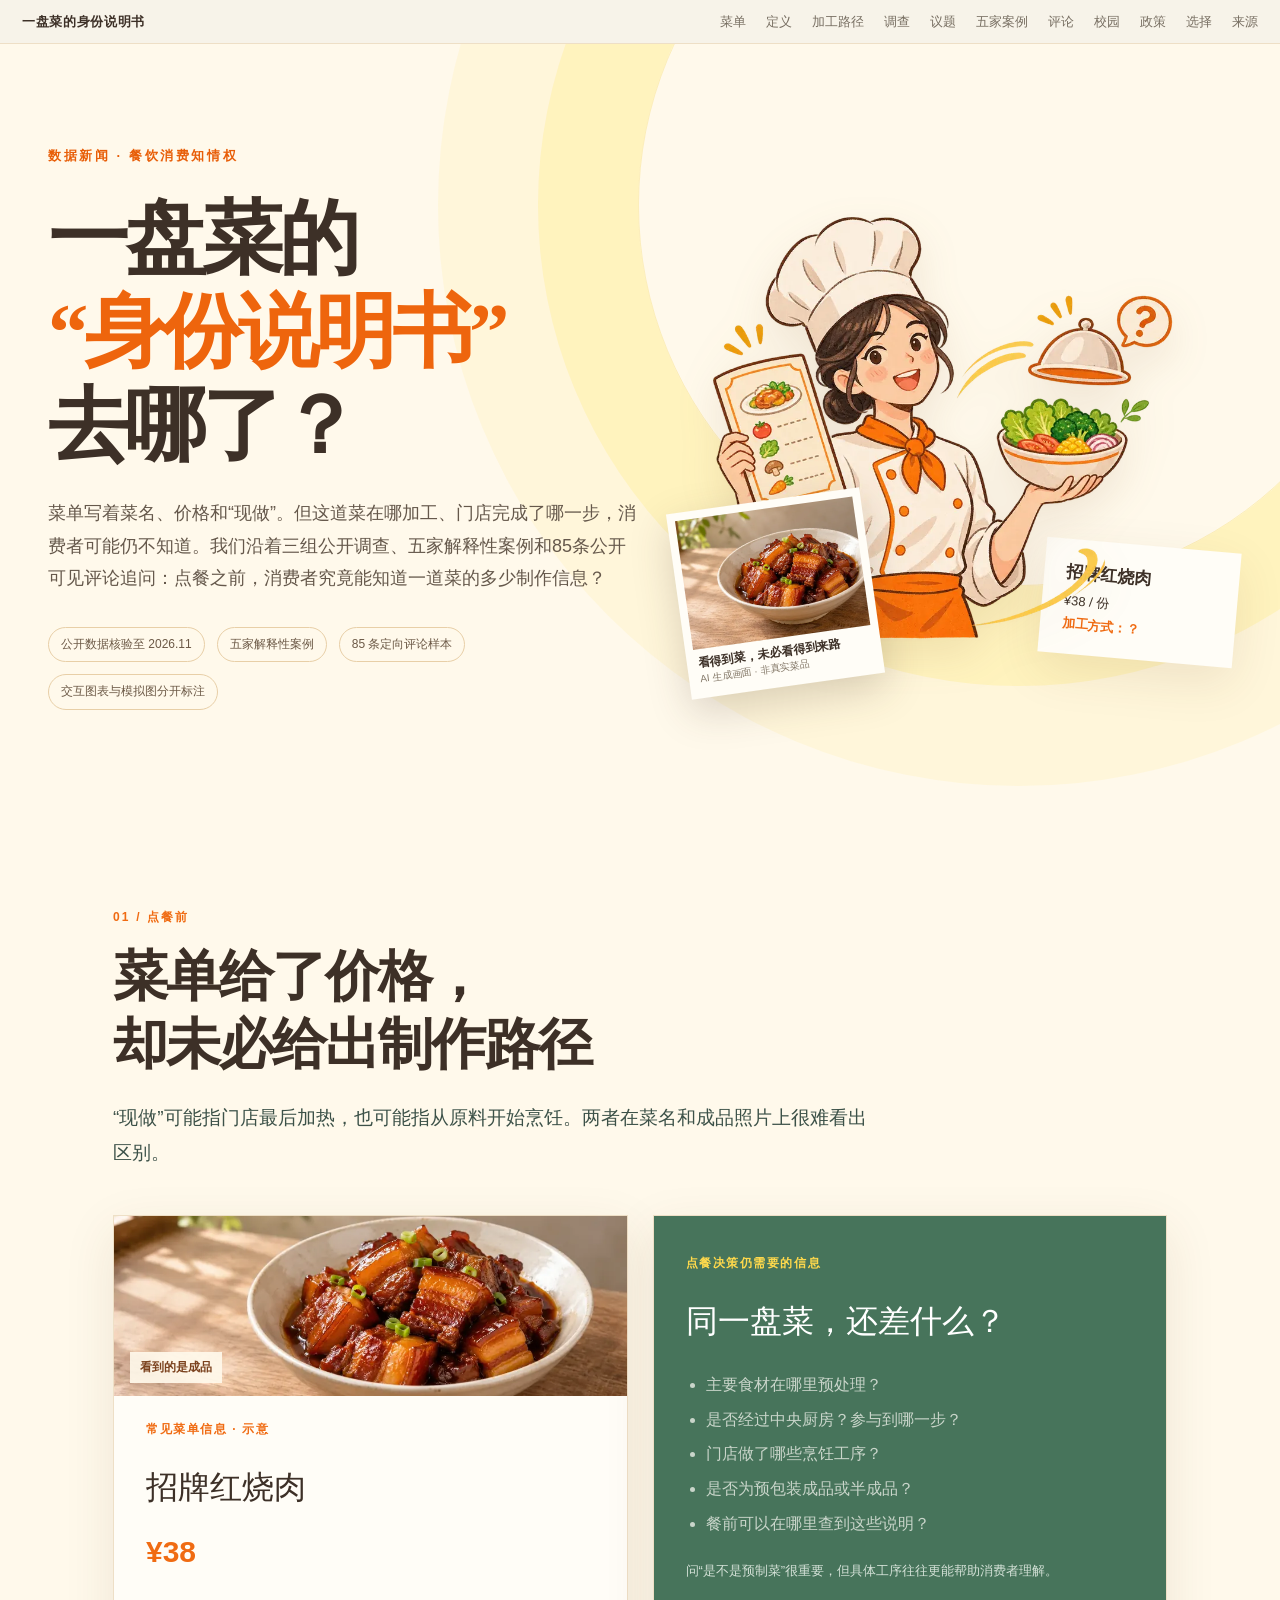
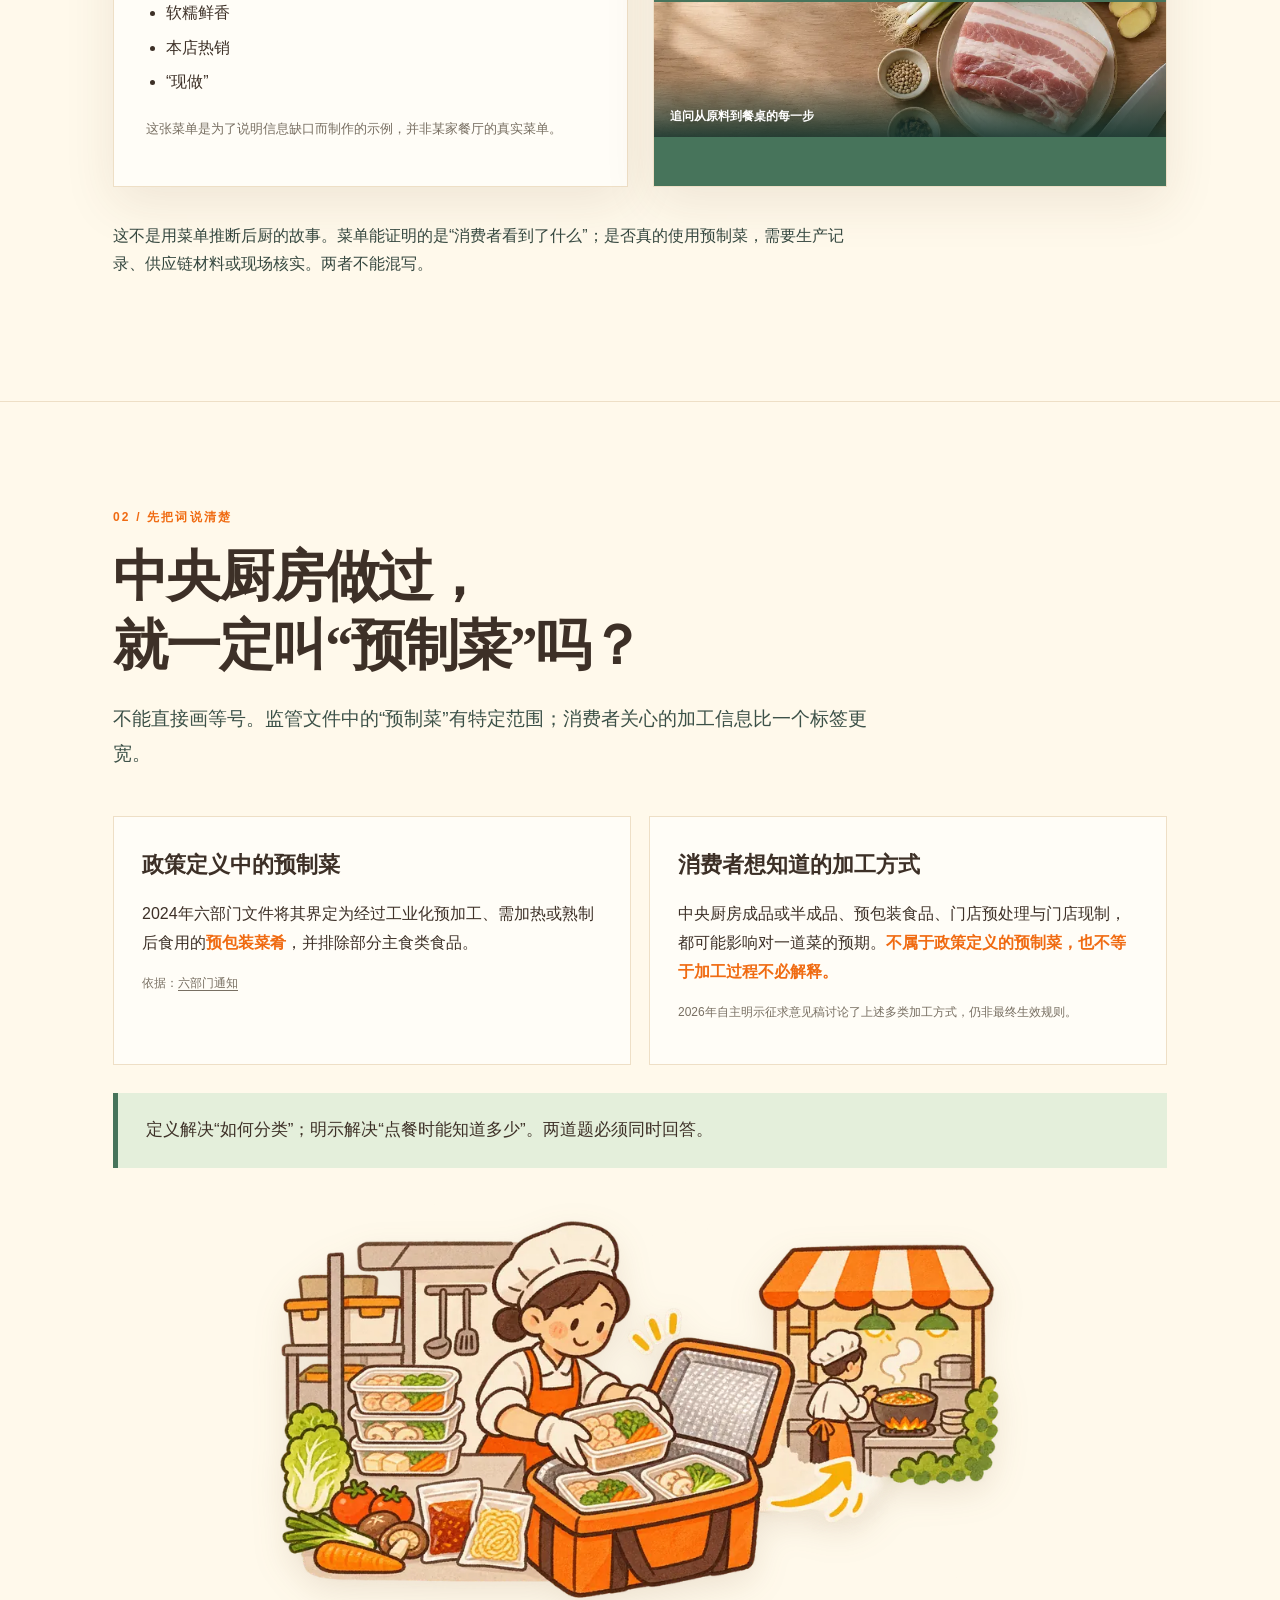
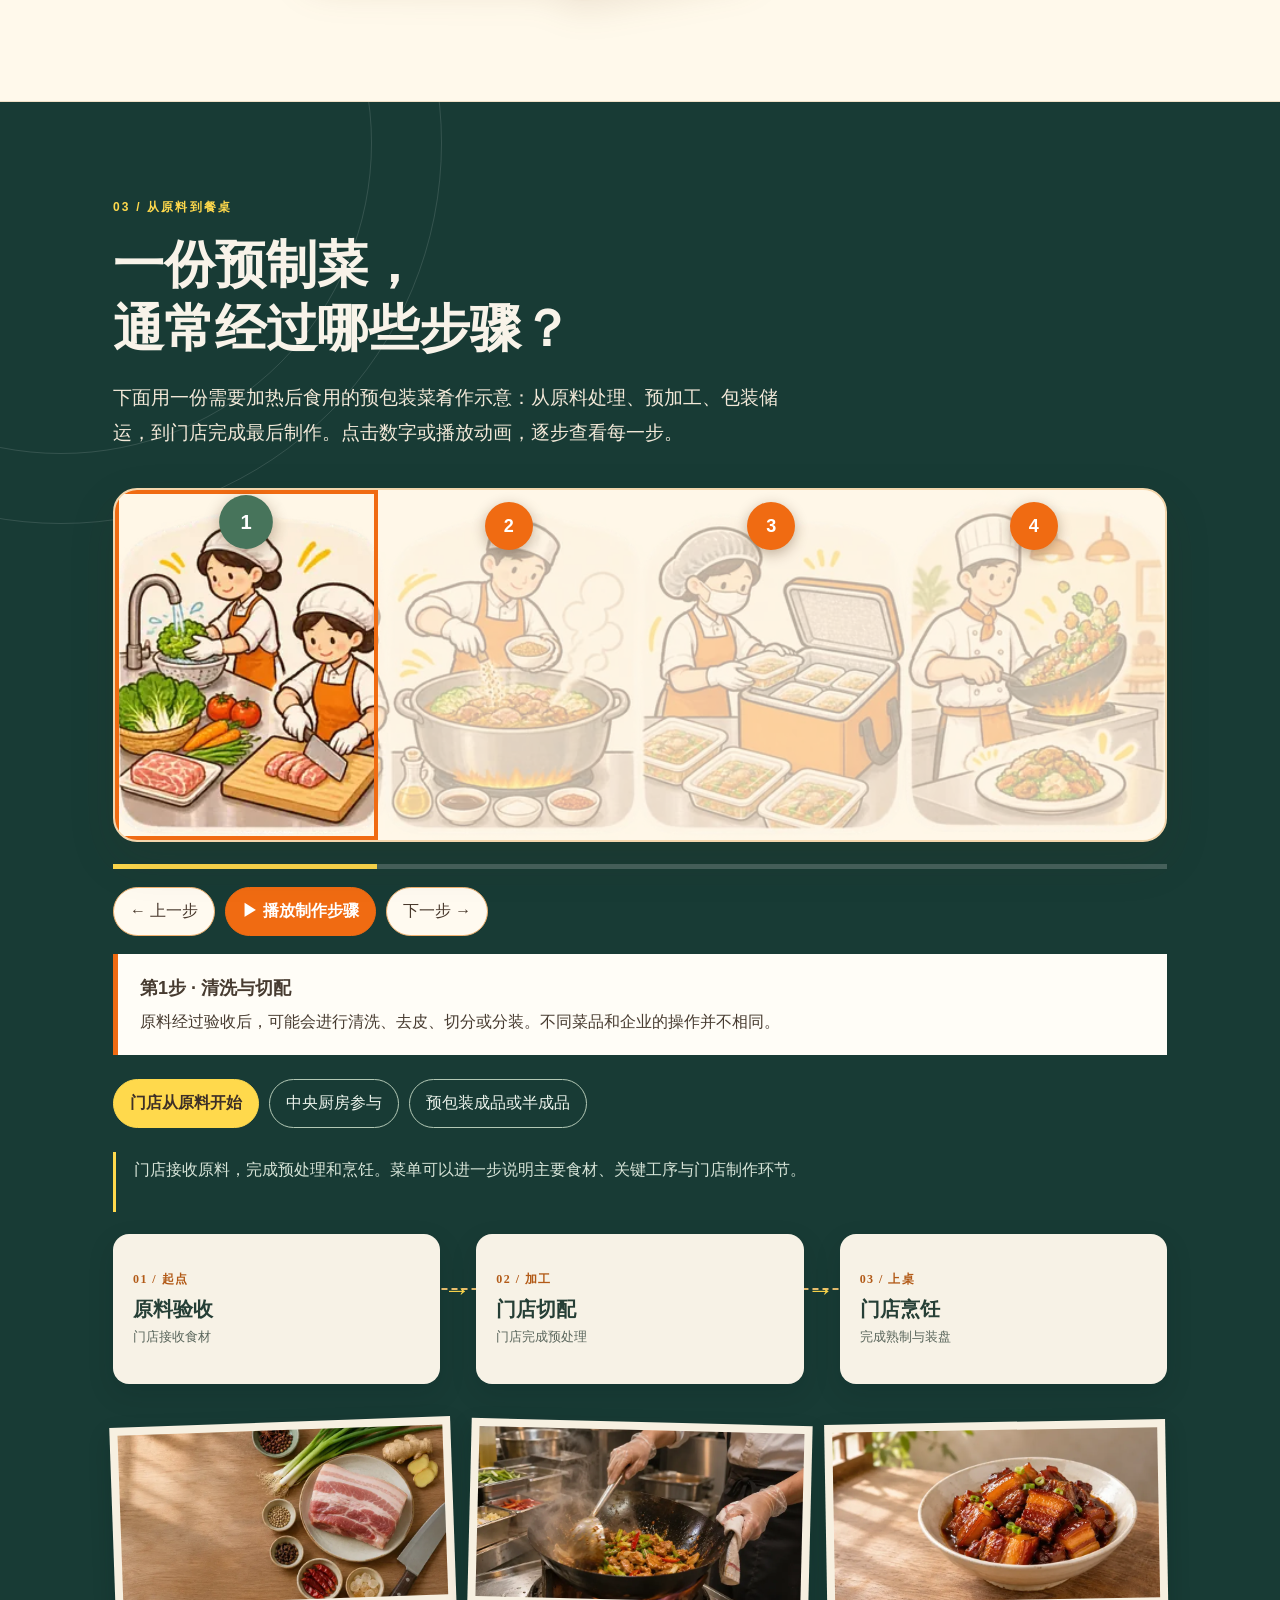
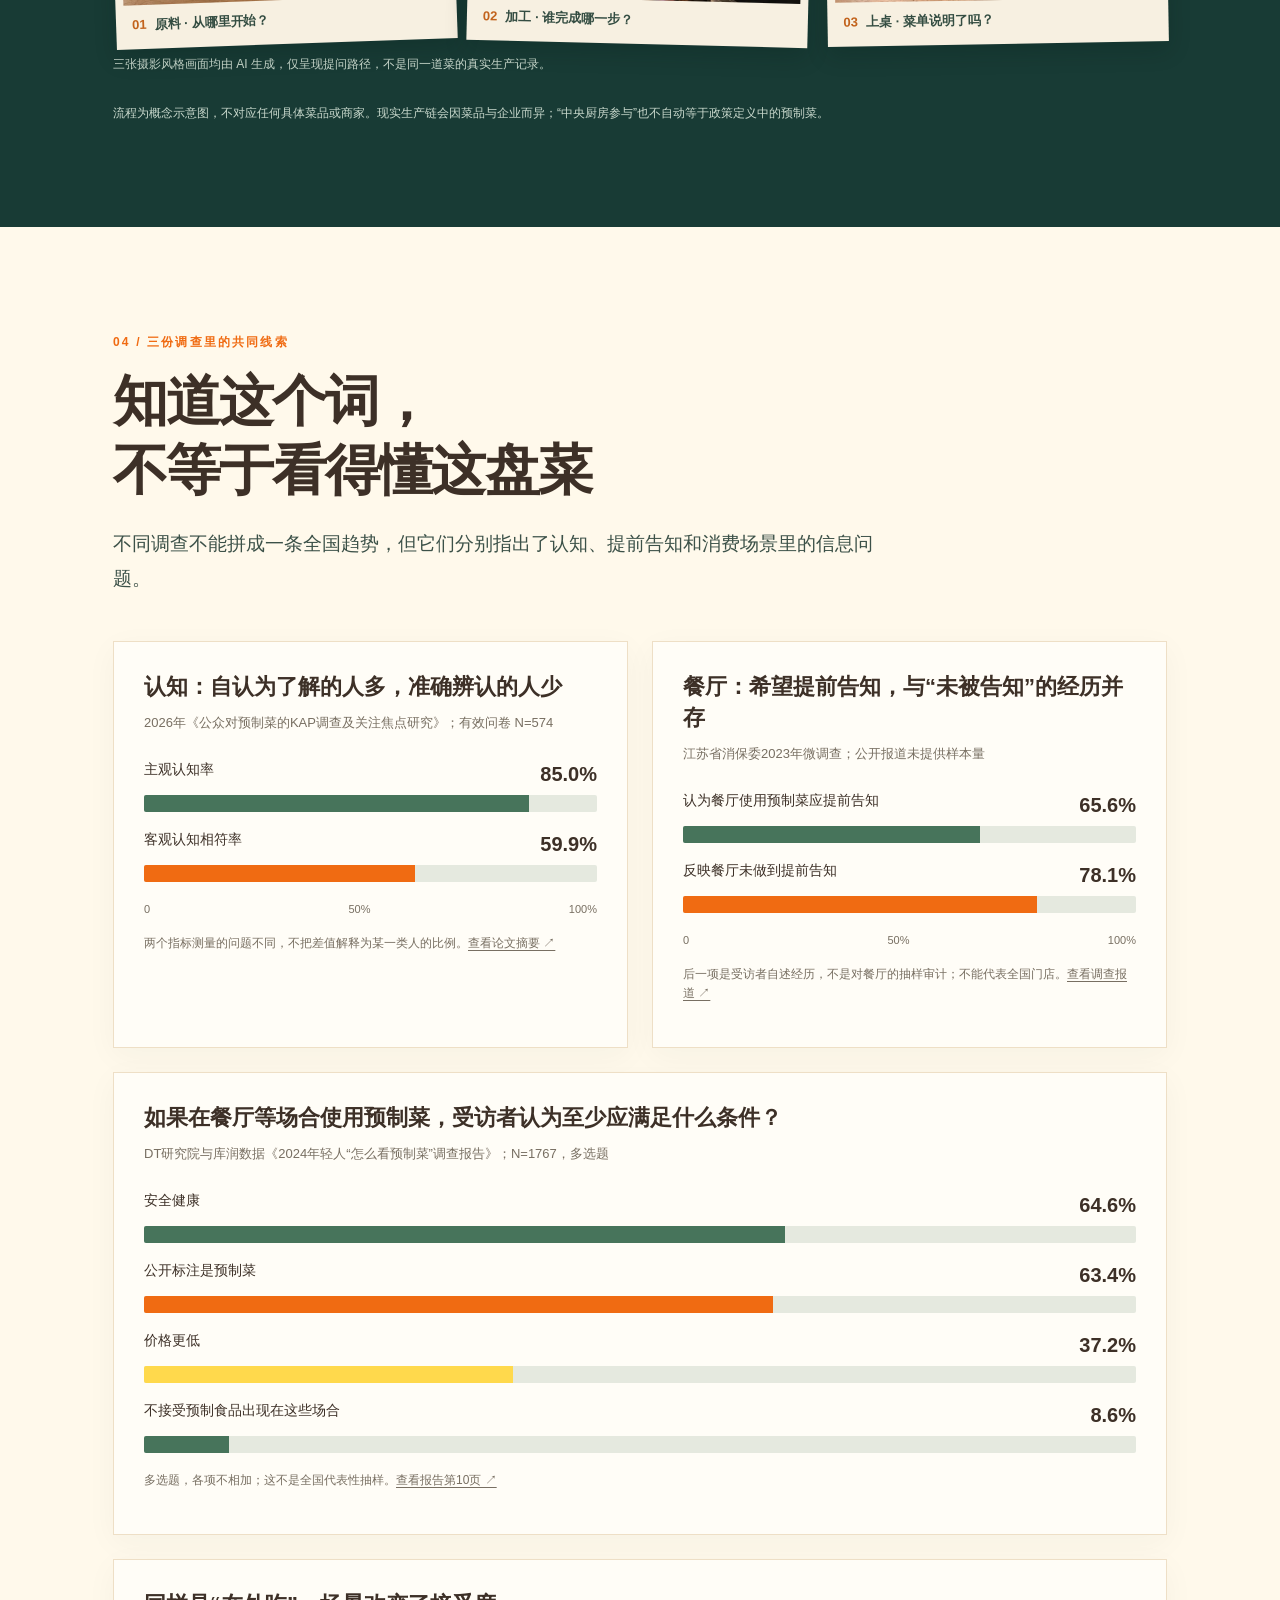
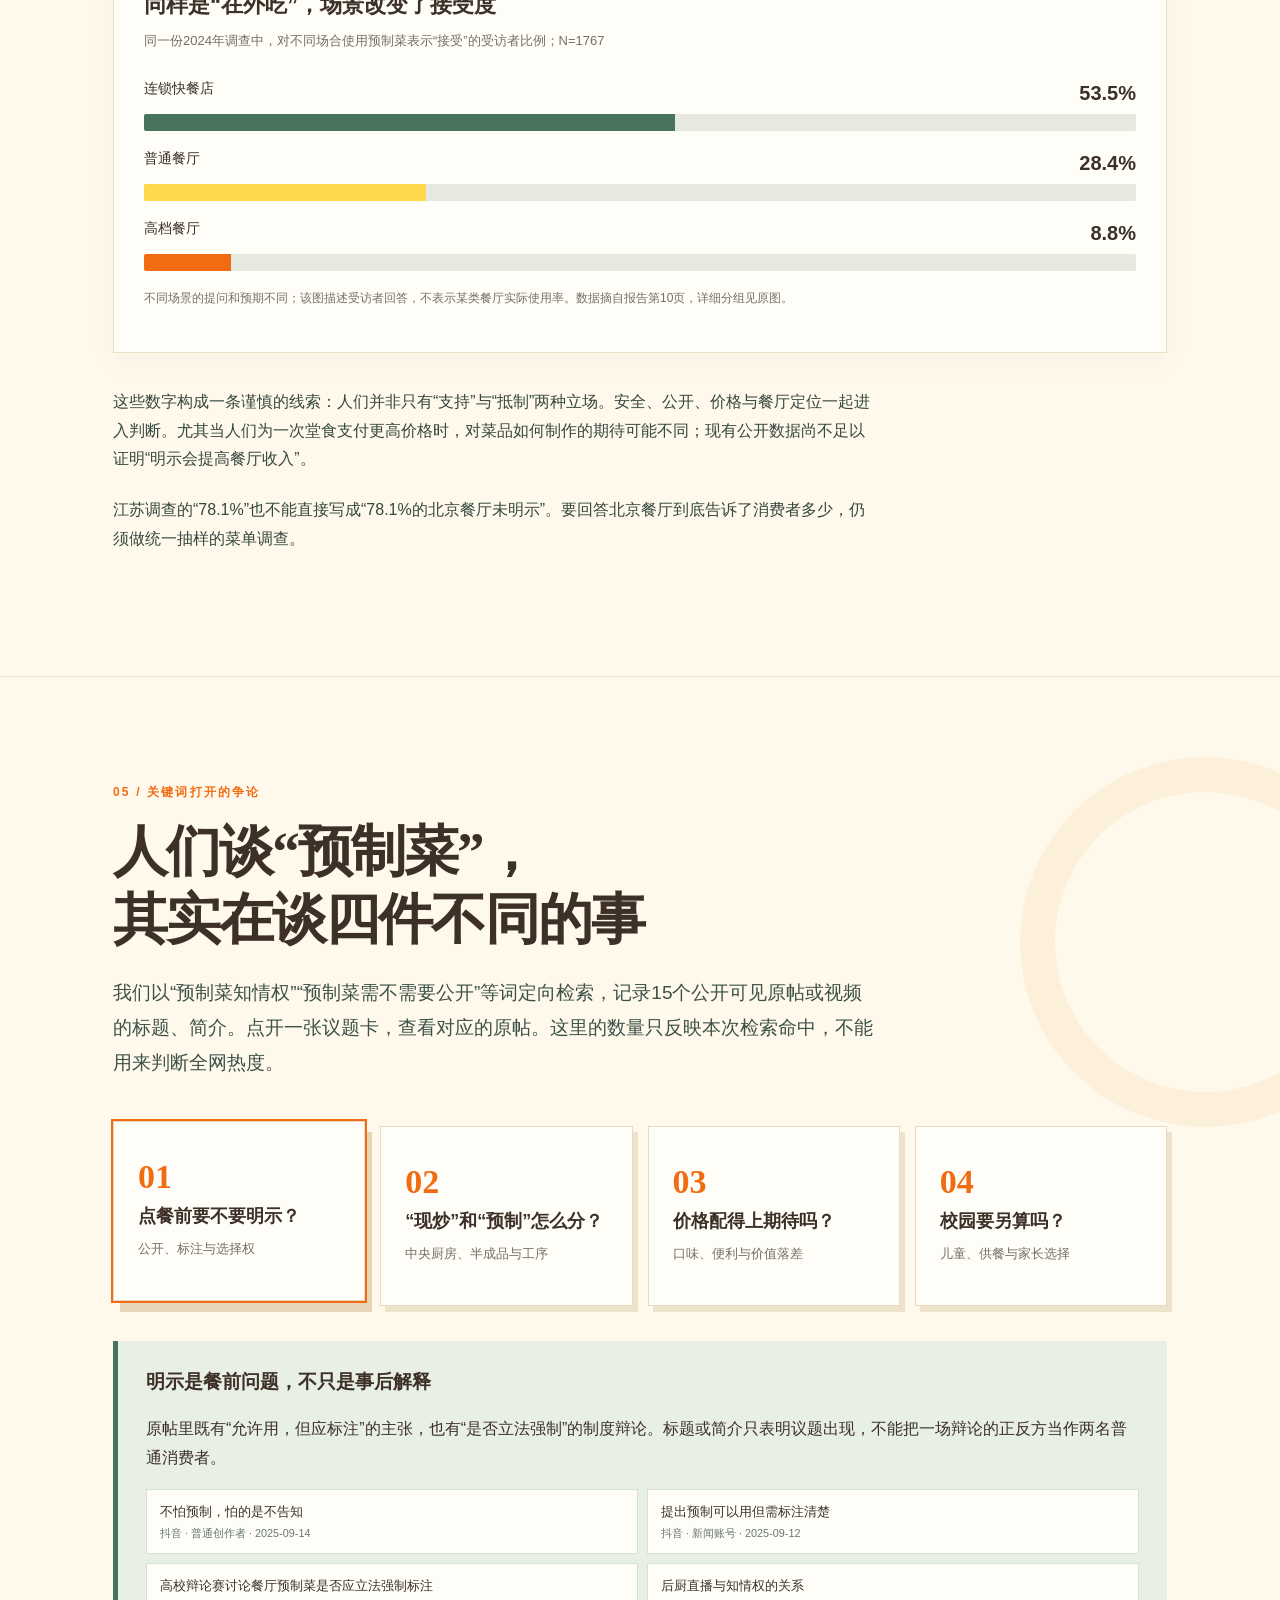
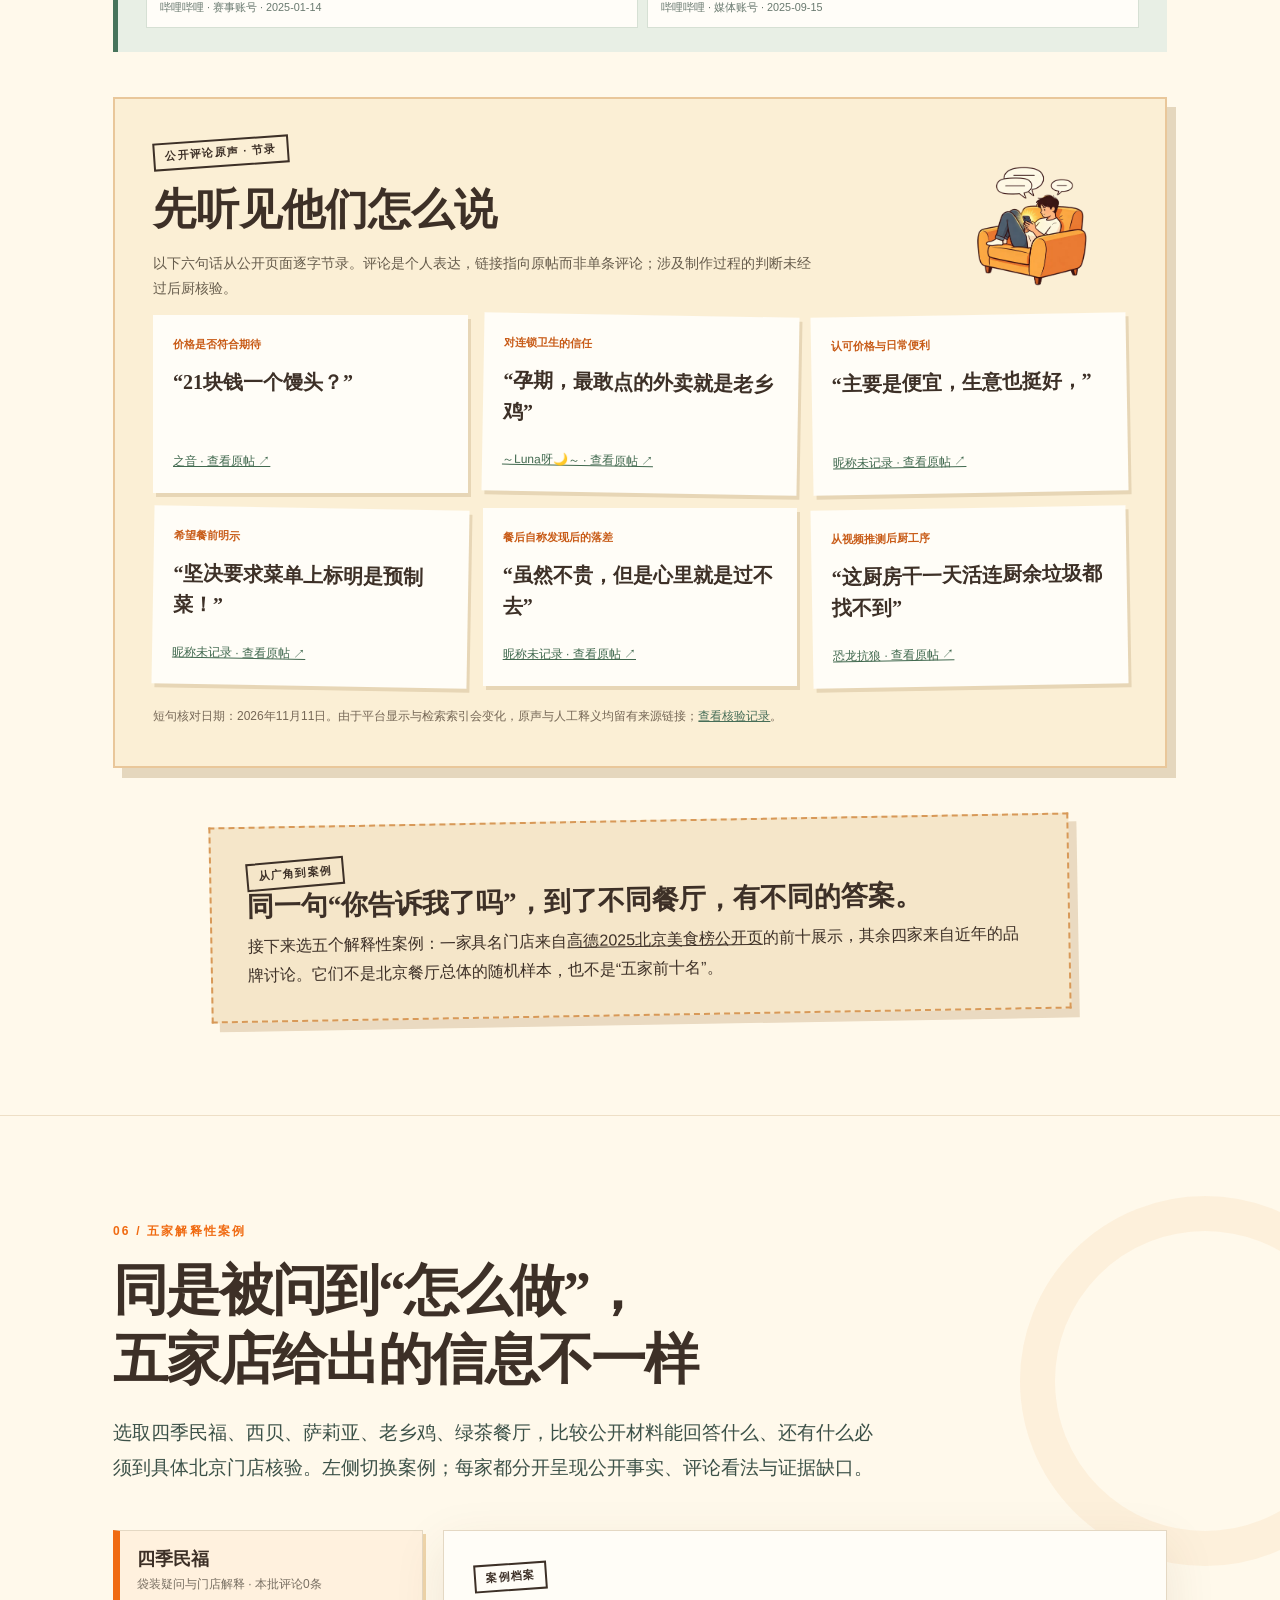
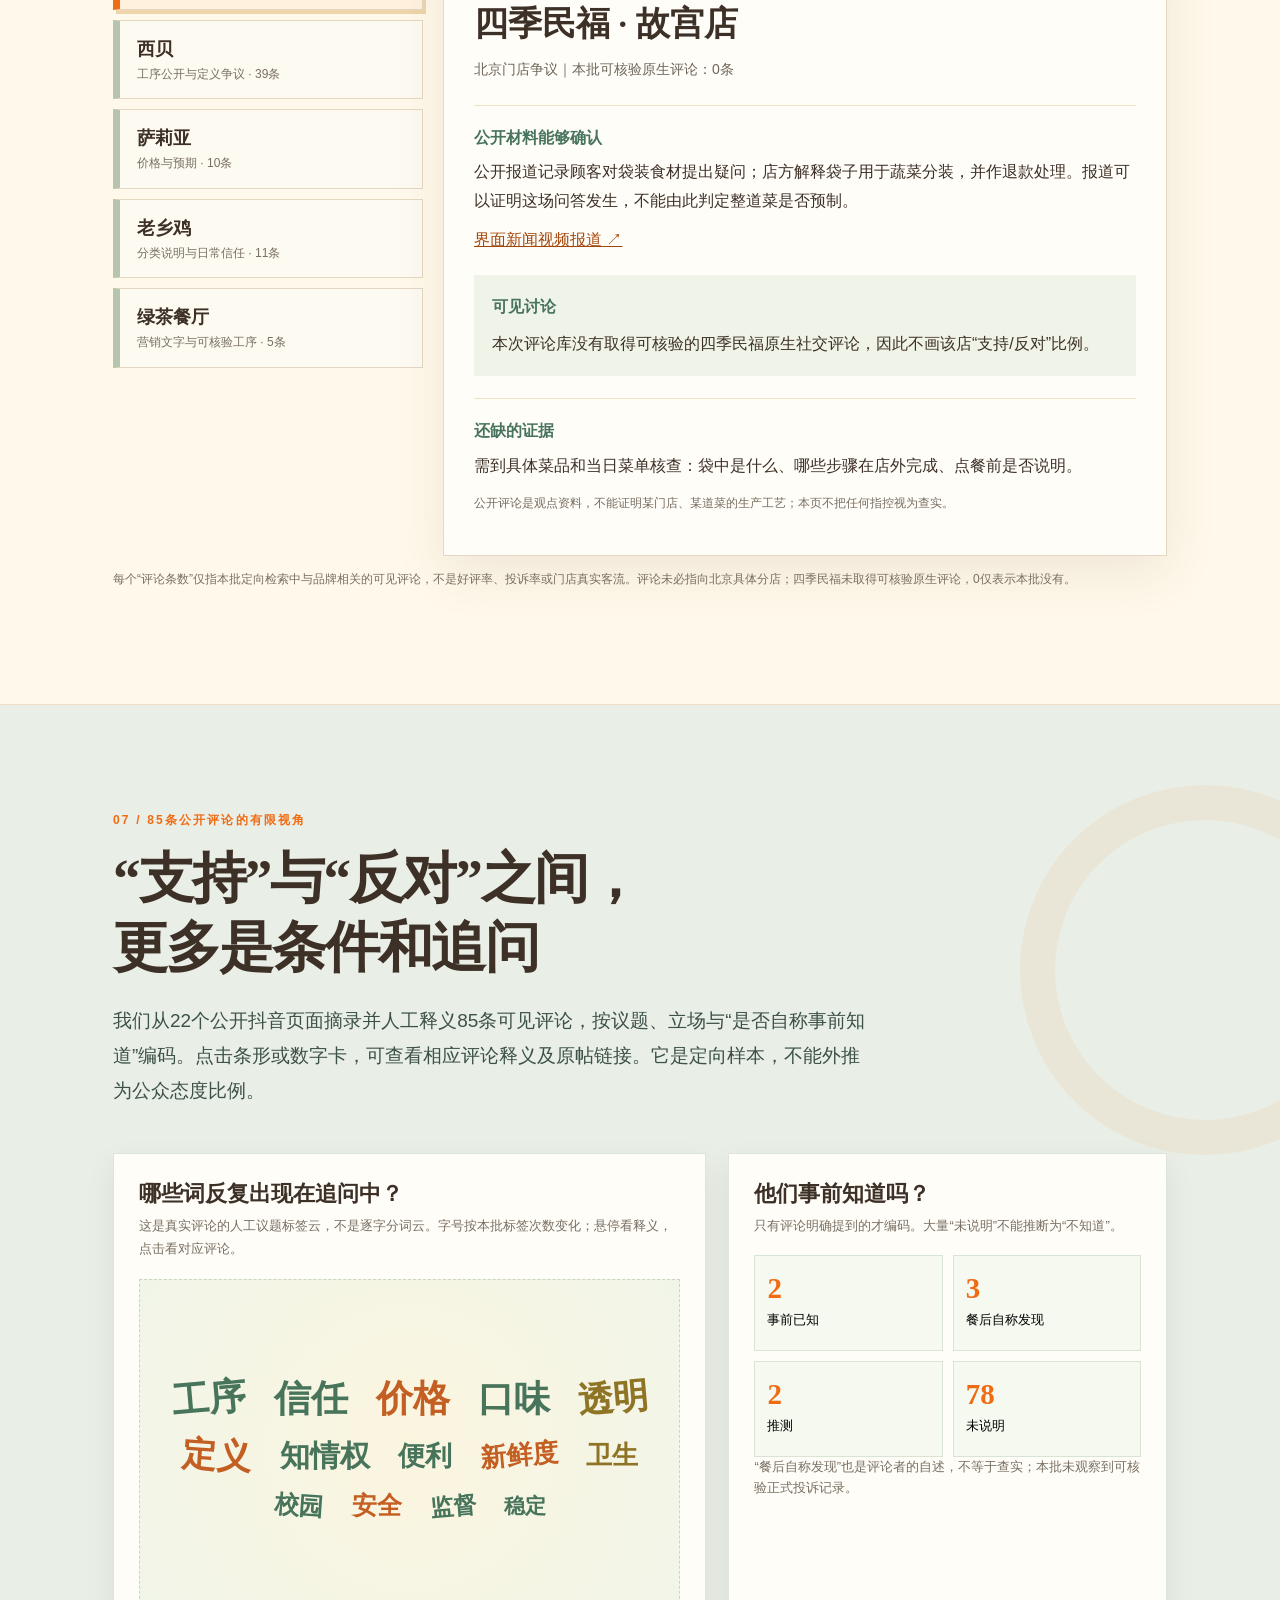
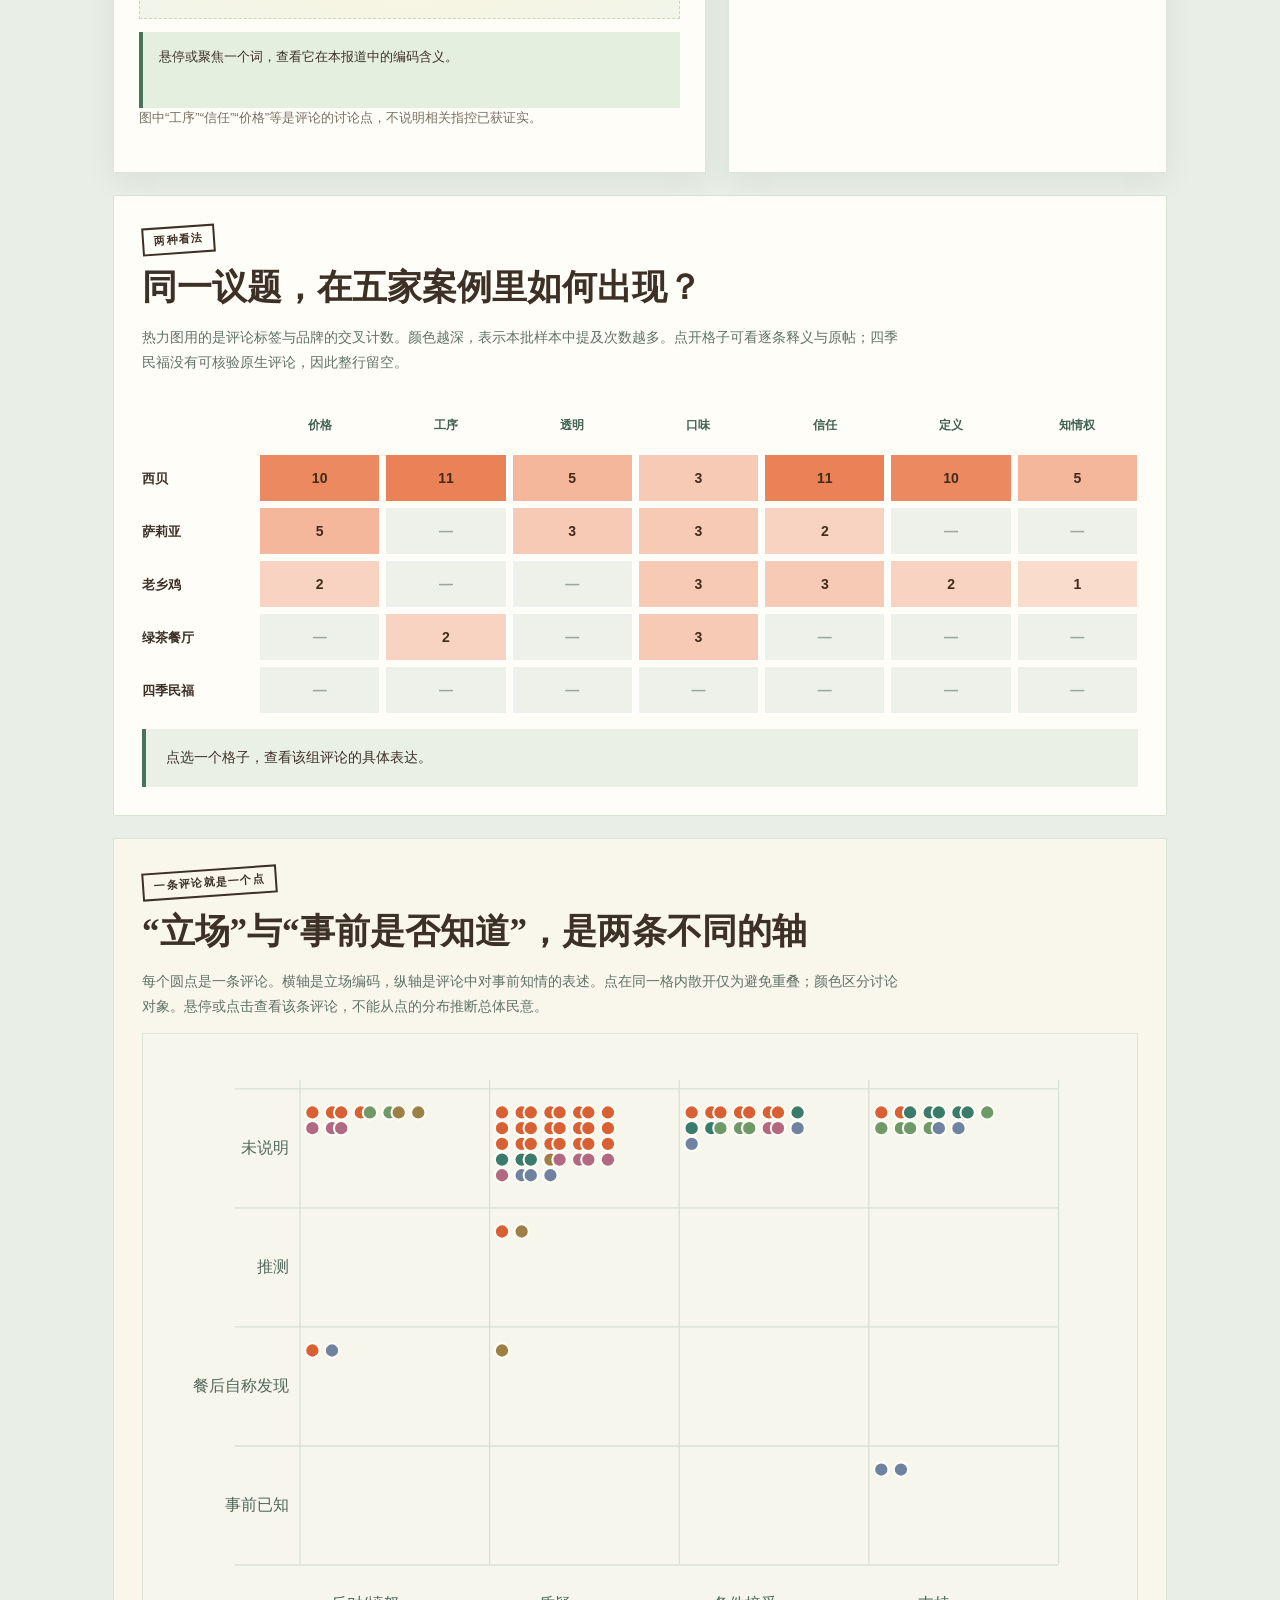
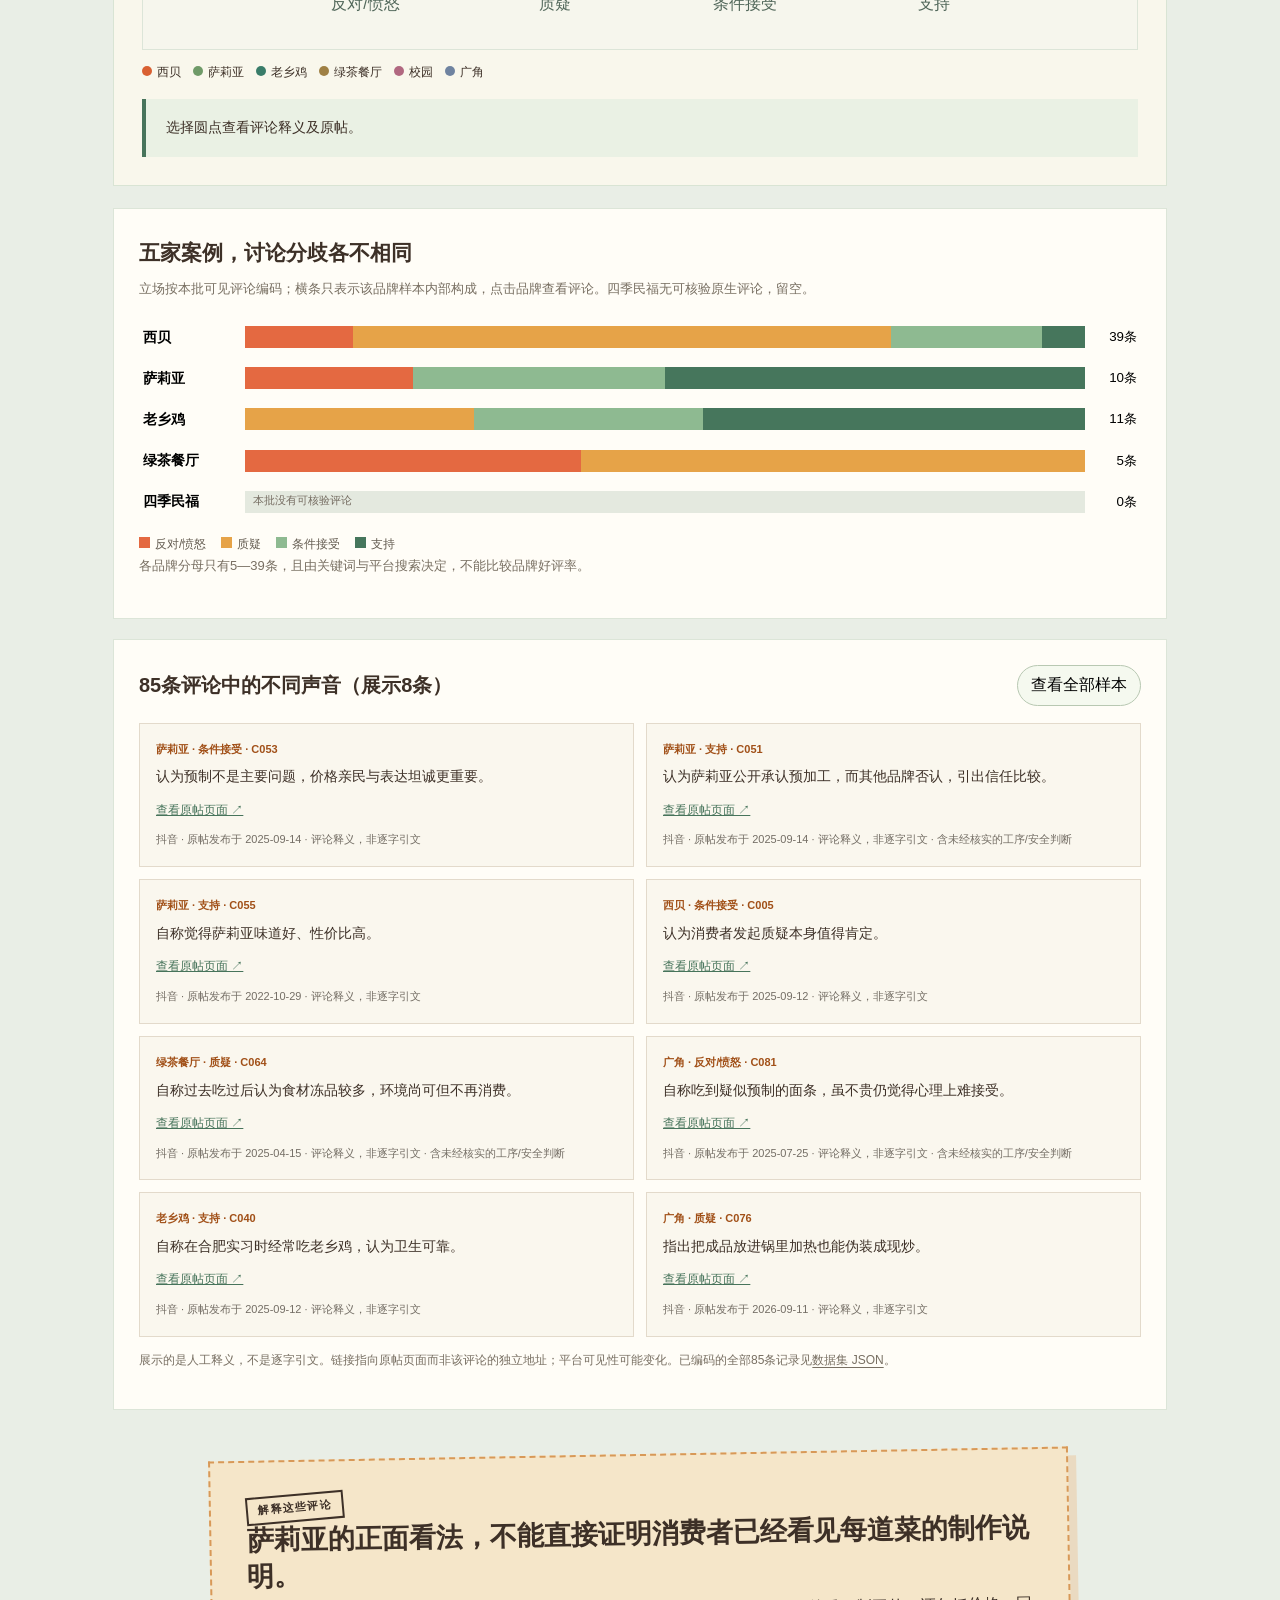
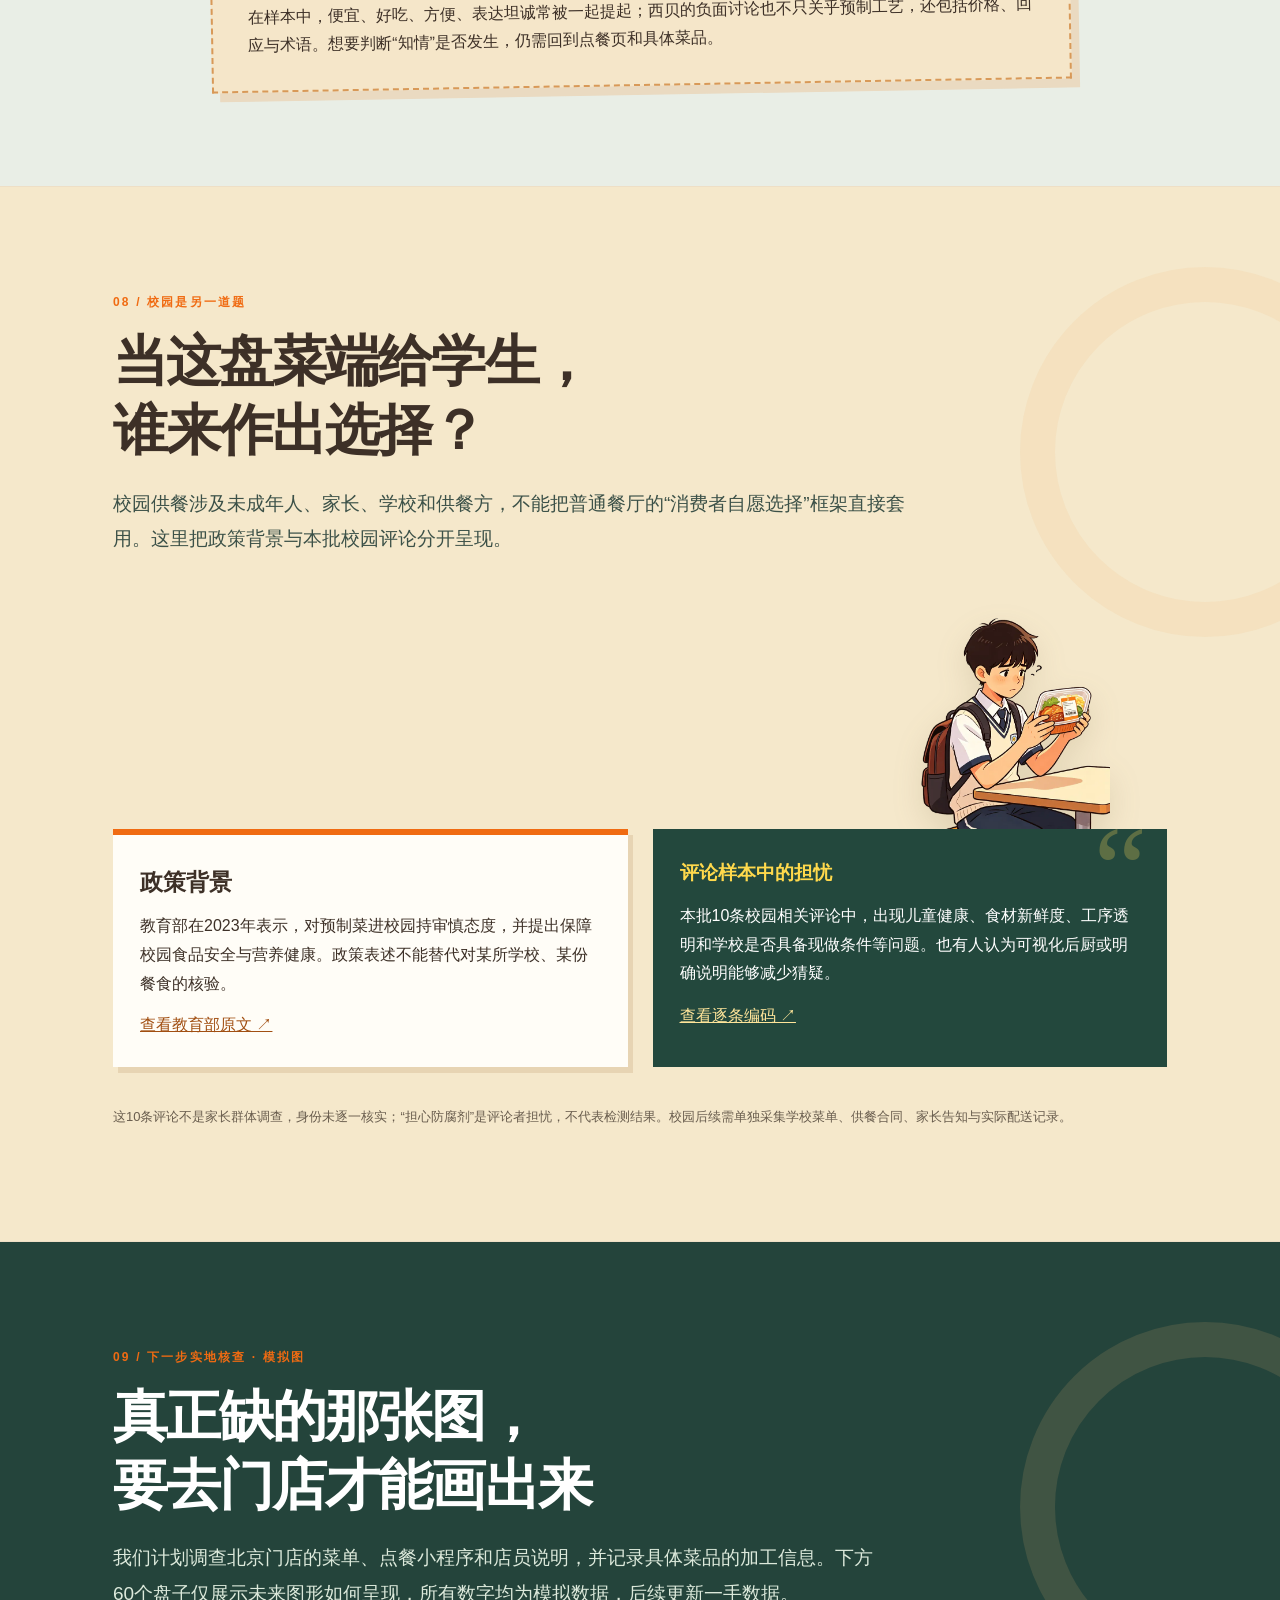
==== commit d4d45889: "Fix cover visibility in Safari" ====
--- a/yuzhicai/index.html
+++ b/yuzhicai/index.html
@@ -26,7 +26,7 @@
     @media(prefers-reduced-motion:reduce){html{scroll-behavior:auto}.choice{transition:none}}
 
     body{background-image:radial-gradient(#244f440a .7px,transparent .7px);background-size:12px 12px}
-    .hero h1,.hero p,.hero-visual{animation:rise .9s both}.hero-visual{animation-delay:.18s}.plate{animation:plate-in 1.2s cubic-bezier(.2,.8,.2,1) both}.receipt{animation:receipt-in 1.1s .4s both}
+    .hero h1,.hero p,.hero-visual,.plate,.receipt{animation:none}
     .section-head,.chart,.def-box,.time-item,.identity,.method-card{opacity:0;transform:translateY(24px);transition:opacity .75s ease,transform .75s cubic-bezier(.2,.8,.2,1)}.in-view{opacity:1!important;transform:translateY(0)!important}
     @keyframes rise{from{opacity:0;transform:translateY(24px)}to{opacity:1;transform:translateY(0)}}@keyframes plate-in{from{opacity:0;transform:translateY(35px) rotate(-24deg) scale(.82)}to{opacity:1;transform:rotate(-9deg) scale(1)}}@keyframes receipt-in{from{opacity:0;transform:translate(18px,15px) rotate(12deg)}to{opacity:1;transform:rotate(5deg)}}
     .journey{background:#183b35;color:#f8f3e9;padding:90px 0;position:relative;overflow:hidden}.journey:before,.journey:after{content:"";position:absolute;border:1px solid #ffffff20;border-radius:50%;width:620px;height:620px;top:-270px;left:-250px}.journey:after{width:760px;height:760px;top:-340px;left:-320px}.journey .wrap{position:relative;z-index:1}.journey .kicker{color:var(--gold)}.journey h2{font-family:"Songti SC","Noto Serif SC",serif;font-size:clamp(36px,4vw,56px);line-height:1.25;margin:12px 0}.journey .lead{color:#f3e9d9;max-width:700px}.journey-illustration{display:block;width:min(68%,620px);height:auto;margin:-15px 0 0 auto;filter:drop-shadow(0 15px 20px #071c1940)}.supply-illustration{display:block;width:min(72%,720px);height:auto;margin:28px auto 0;filter:drop-shadow(0 12px 16px #76502a20)}
@@ -44,7 +44,7 @@
 
     /* Photographic inserts keep the illustrated story grounded without implying field reporting. */
     .visual-note{font-size:12px;line-height:1.5;letter-spacing:.02em;color:#826f58}.visual-note.light{color:#c8d8cc}
-    .hero-photo-card{position:absolute;z-index:3;left:-20px;bottom:-25px;width:195px;padding:8px 8px 12px;background:#fffdf7;box-shadow:0 14px 40px #4f392c35;transform:rotate(-8deg);animation:photo-arrive 1s .45s both}.hero-photo-card img{display:block;width:100%;height:130px;object-fit:cover}.hero-photo-card span{display:block;padding:6px 3px 0;font-size:12px;font-weight:800;line-height:1.4}.hero-photo-card small{display:block;color:#857969;font-size:10px;font-weight:400}
+    .hero-photo-card{position:absolute;z-index:3;left:-20px;bottom:-25px;width:195px;padding:8px 8px 12px;background:#fffdf7;box-shadow:0 14px 40px #4f392c35;transform:rotate(-8deg);animation:none}.hero-photo-card img{display:block;width:100%;height:130px;object-fit:cover}.hero-photo-card span{display:block;padding:6px 3px 0;font-size:12px;font-weight:800;line-height:1.4}.hero-photo-card small{display:block;color:#857969;font-size:10px;font-weight:400}
     .demo-photo{position:relative;margin:-32px -32px 18px;height:180px;overflow:hidden;background:#dbb795}.demo-photo img{width:100%;height:100%;object-fit:cover;display:block;transition:transform .8s}.demo-card:hover .demo-photo img{transform:scale(1.05)}.demo-photo span{position:absolute;left:16px;bottom:13px;background:#fff9ebea;padding:5px 10px;font-size:12px;font-weight:900;color:#7b421e}.demo-card .dish-name{margin-top:16px}.ingredient-inset{margin:20px -32px -32px;position:relative;height:135px;overflow:hidden}.ingredient-inset img{width:100%;height:100%;object-fit:cover;object-position:65% 48%;display:block;filter:saturate(.85)}.ingredient-inset span{position:absolute;inset:auto 0 0;background:linear-gradient(transparent,#18372fe6);padding:30px 16px 10px;color:#fff;font-size:12px;font-weight:800}
     .photo-sequence{display:grid;grid-template-columns:repeat(3,1fr);gap:15px;margin:38px 0 10px}.photo-sequence figure{margin:0;background:#f7f0e1;padding:8px 8px 13px;color:#344d42;box-shadow:0 9px 22px #061a1633;transition:transform .25s}.photo-sequence figure:nth-child(1){transform:rotate(-2deg)}.photo-sequence figure:nth-child(2){transform:rotate(1.4deg)}.photo-sequence figure:nth-child(3){transform:rotate(-1deg)}.photo-sequence figure:hover{transform:rotate(0) translateY(-5px)}.photo-sequence img{display:block;width:100%;height:170px;object-fit:cover}.photo-sequence figcaption{padding:8px 8px 0;font-size:13px;font-weight:800}.photo-sequence figcaption b{color:#c2631d;margin-right:8px}.photo-sequence-note{margin:8px 0 28px;color:#c8d8cc;font-size:12px}
     .choice{padding:13px 13px 22px;overflow:hidden}.choice-photo{display:block;width:100%;height:172px;object-fit:cover;object-position:center 55%;margin:0 0 16px;filter:saturate(.97)}.choice .letter,.choice strong,.choice small,.choice .yen{margin-left:11px;margin-right:11px}.choice .letter{display:block}.choice strong{margin-top:7px}.choice small{display:block;min-height:54px}.choice .yen{margin-top:10px}.choice-photo-note{font-size:12px;color:#dbe9df;margin:-17px 0 22px}
